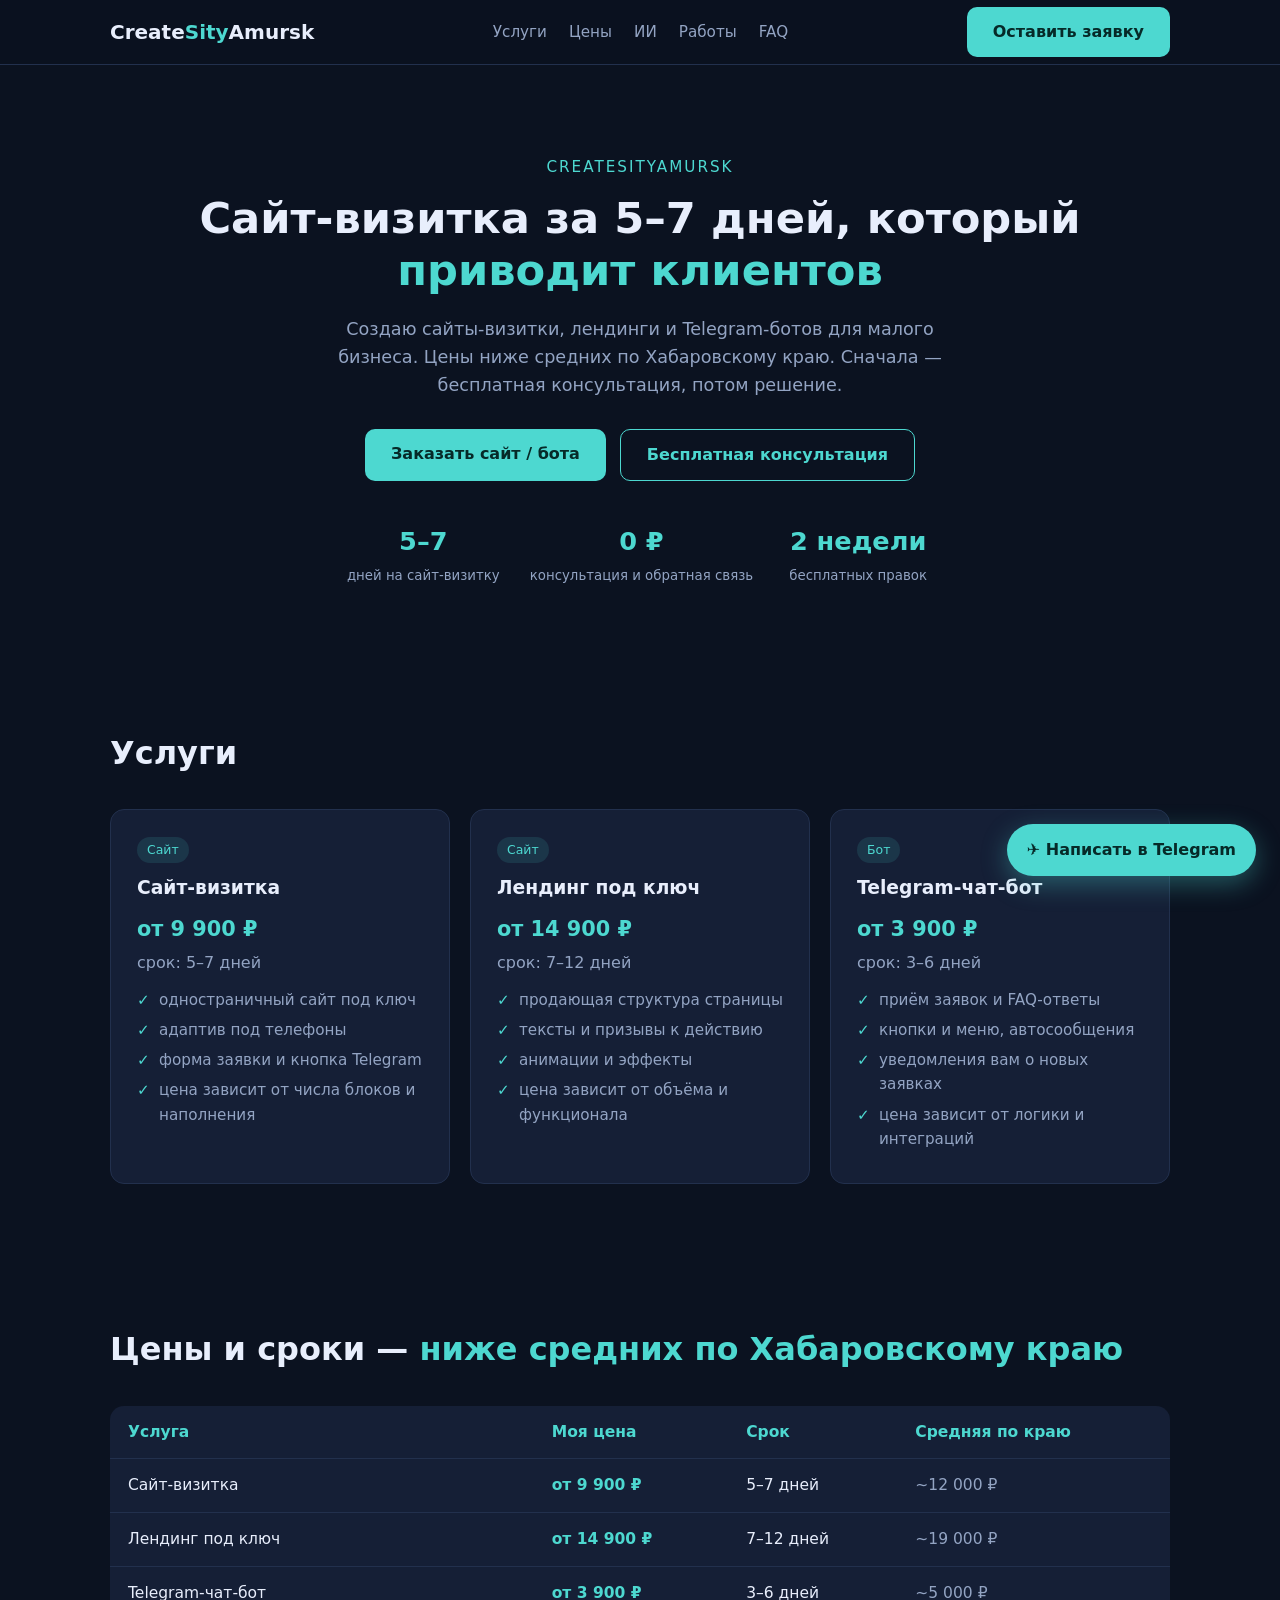
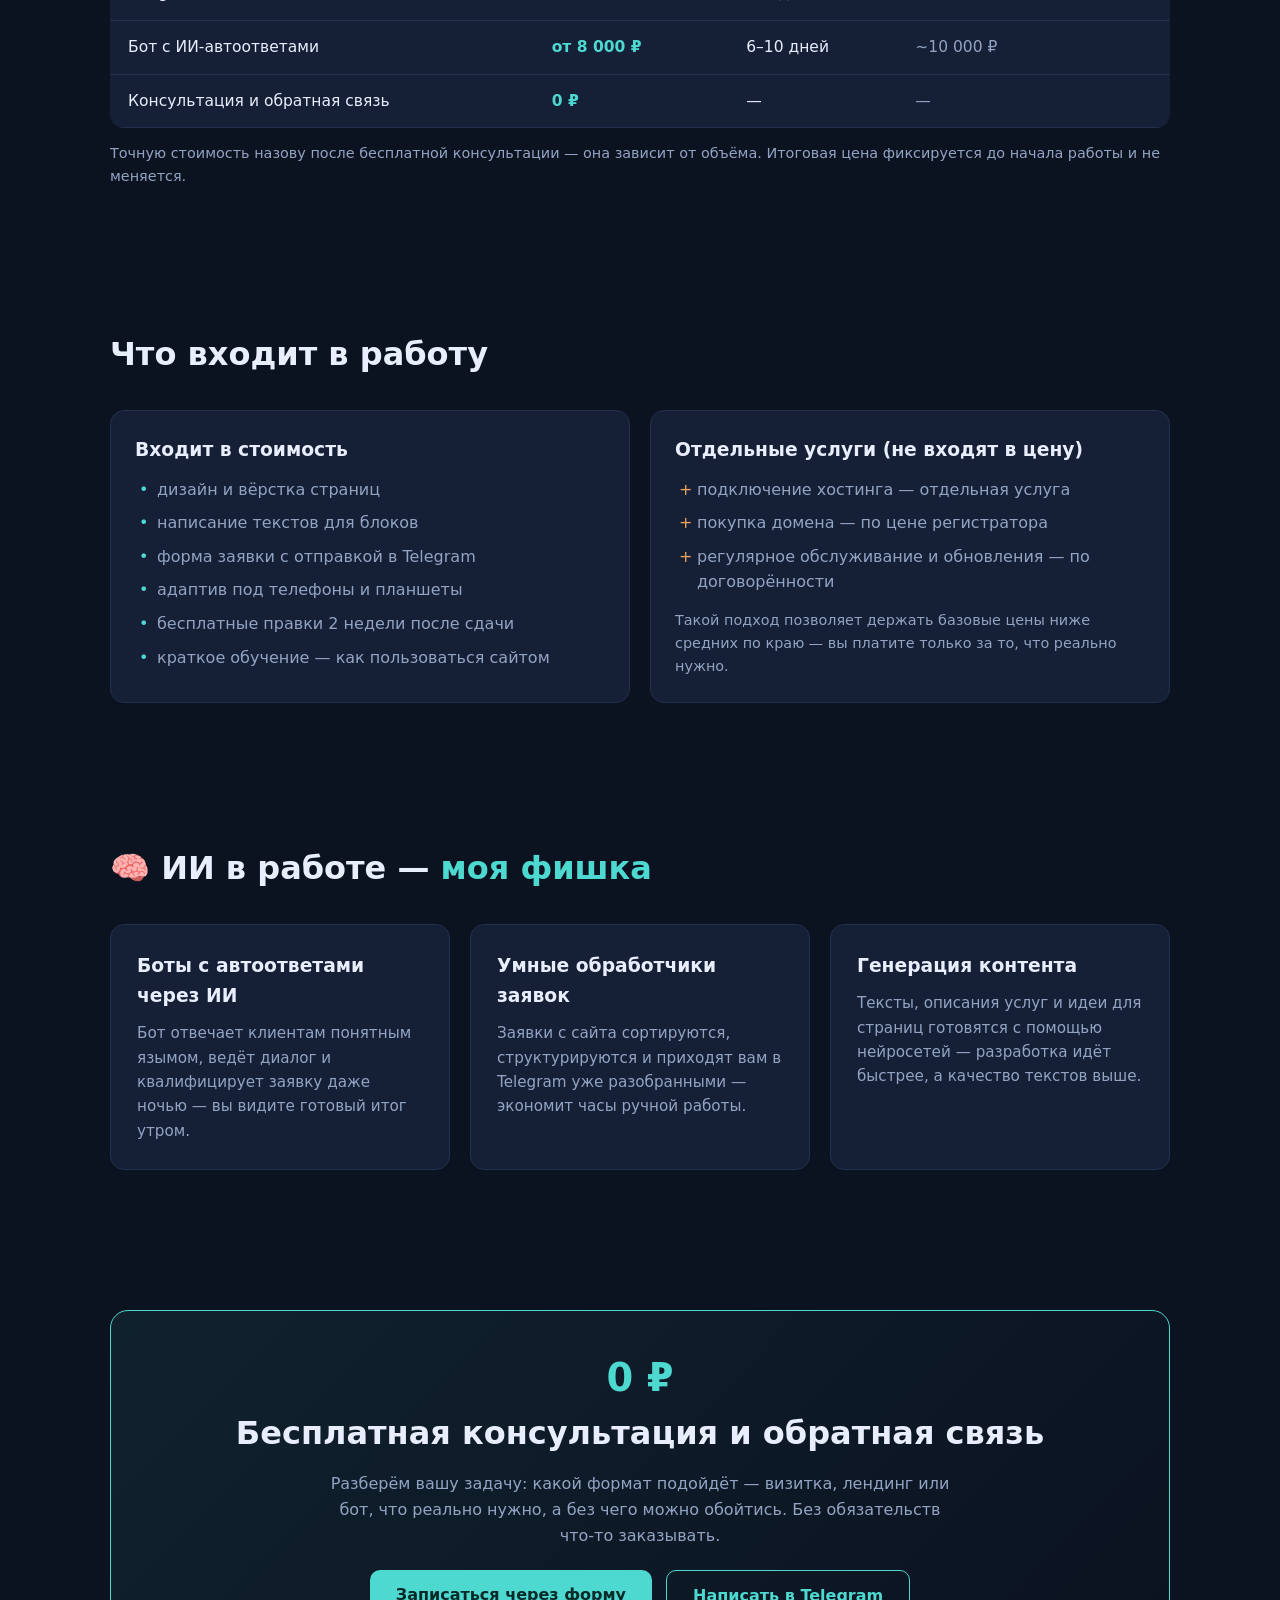
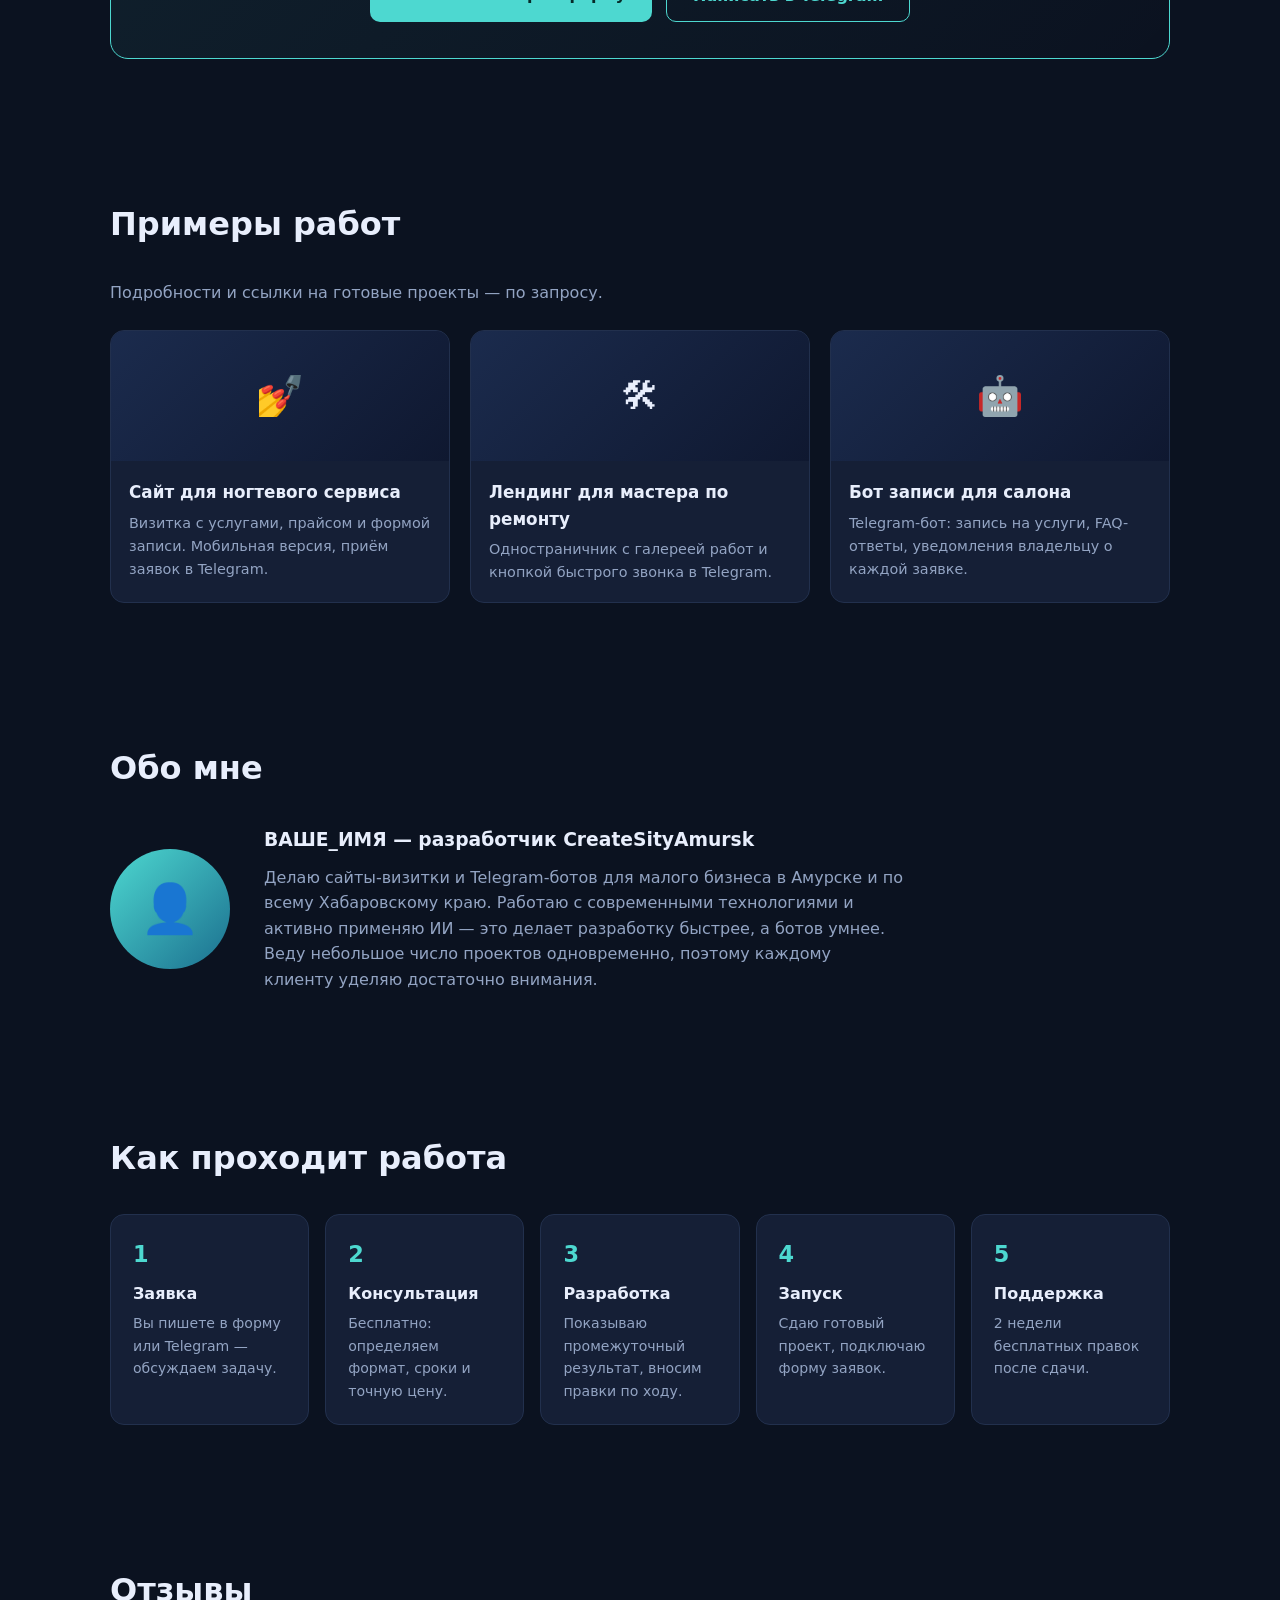
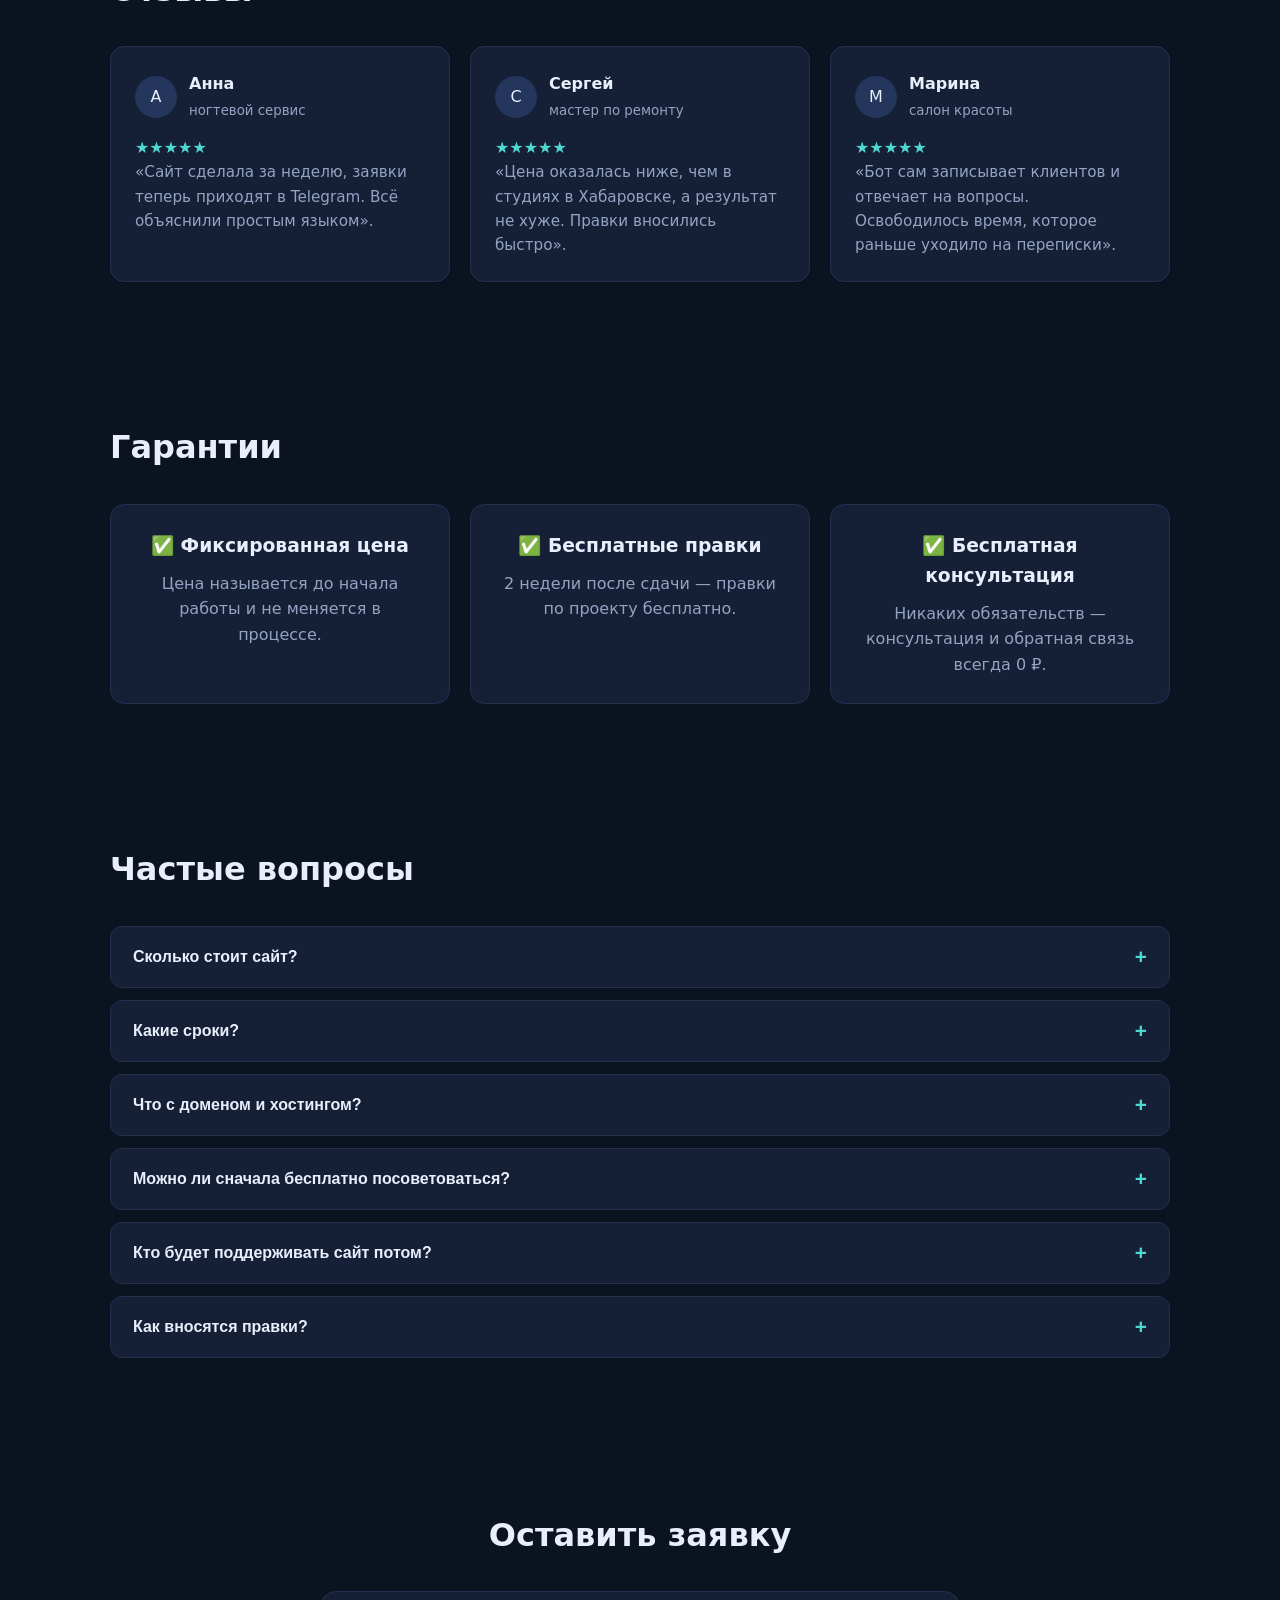
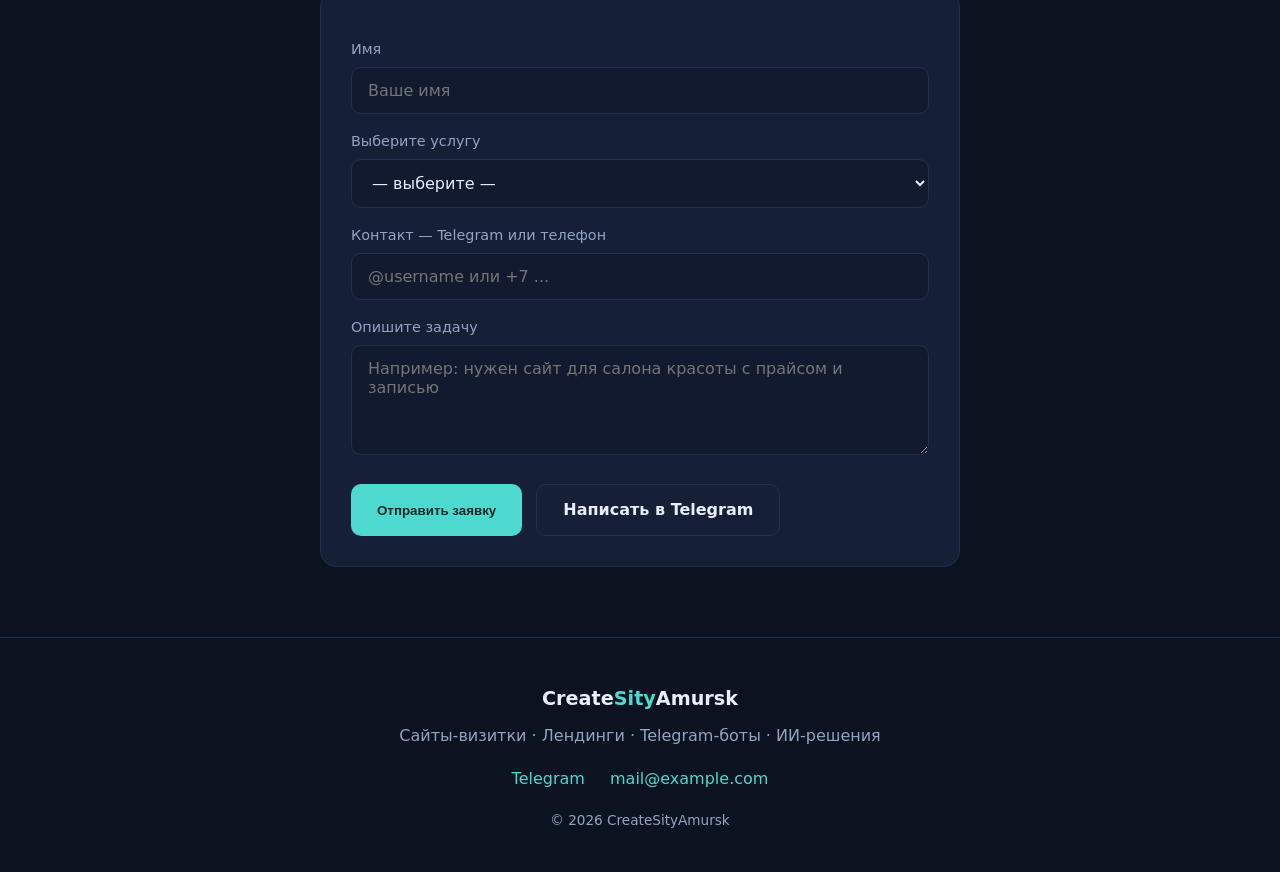
==== index.html @ b7671801 "Add files via upload" ====
<!DOCTYPE html>
<html lang="ru">
<head>
<meta charset="UTF-8">
<meta name="viewport" content="width=device-width, initial-scale=1.0">
<title>CreateSityAmursk — сайты-визитки, лендинги и Telegram-боты в Амурске</title>
<meta name="description" content="Разработка сайтов-визиток, лендингов и Telegram-ботов. ИИ-решения. Цены ниже средних по Хабаровскому краю. Бесплатная консультация.">
<style>
  :root{
    --bg:#0b1220; --bg2:#111a2e; --card:#151f36; --line:#22304d;
    --text:#e8eefc; --muted:#93a4c3; --accent:#4dd8d0; --accent2:#2bb8b0;
  }
  *{margin:0;padding:0;box-sizing:border-box}
  html{scroll-behavior:smooth}
  body{background:var(--bg);color:var(--text);font-family:'Segoe UI',system-ui,Arial,sans-serif;line-height:1.6}
  .wrap{max-width:1100px;margin:0 auto;padding:0 20px}
  section{padding:70px 0}
  h2{font-size:2rem;margin-bottom:30px}
  .accent{color:var(--accent)}
  .muted{color:var(--muted)}

  /* header */
  header{position:sticky;top:0;z-index:50;background:rgba(11,18,32,.92);backdrop-filter:blur(8px);border-bottom:1px solid var(--line)}
  .nav{display:flex;align-items:center;justify-content:space-between;height:64px}
  .logo{font-weight:800;font-size:1.25rem;text-decoration:none;color:var(--text)}
  .logo span{color:var(--accent)}
  .nav-links{display:flex;gap:22px}
  .nav-links a{color:var(--muted);text-decoration:none;font-size:.95rem}
  .nav-links a:hover{color:var(--text)}
  .btn{display:inline-block;background:var(--accent);color:#062a28;font-weight:700;padding:12px 26px;border-radius:10px;text-decoration:none;border:none;cursor:pointer;transition:transform .2s, box-shadow .2s}
  .btn:hover{transform:translateY(-2px);box-shadow:0 8px 24px rgba(77,216,208,.25)}
  .btn-outline{background:transparent;color:var(--accent);border:1.5px solid var(--accent)}
  .btn-ghost{background:transparent;color:var(--text);border:1.5px solid var(--line)}

  /* hero */
  .hero{padding:90px 0 70px;text-align:center}
  .hero .brand{font-size:.95rem;letter-spacing:2px;color:var(--accent);text-transform:uppercase;margin-bottom:14px}
  .hero h1{font-size:2.7rem;line-height:1.2;margin-bottom:18px}
  .hero p{max-width:640px;margin:0 auto 30px;color:var(--muted);font-size:1.1rem}
  .hero-btns{display:flex;gap:14px;justify-content:center;flex-wrap:wrap;margin-bottom:40px}
  .trust{display:flex;gap:30px;justify-content:center;flex-wrap:wrap}
  .trust div{min-width:150px}
  .trust b{display:block;font-size:1.6rem;color:var(--accent)}
  .trust small{color:var(--muted)}

  /* cards */
  .grid3{display:grid;grid-template-columns:repeat(auto-fit,minmax(280px,1fr));gap:20px}
  .card{background:var(--card);border:1px solid var(--line);border-radius:14px;padding:26px;transition:transform .25s, border-color .25s}
  .card:hover{transform:translateY(-4px);border-color:var(--accent)}
  .card h3{margin-bottom:10px}
  .card .price{font-size:1.3rem;font-weight:800;color:var(--accent);margin:10px 0 4px}
  .card ul{list-style:none;margin-top:12px}
  .card li{padding-left:22px;position:relative;margin-bottom:6px;color:var(--muted);font-size:.95rem}
  .card li::before{content:"✓";position:absolute;left:0;color:var(--accent)}
  .card .badge{display:inline-block;background:rgba(77,216,208,.12);color:var(--accent);font-size:.78rem;padding:3px 10px;border-radius:20px;margin-bottom:10px}

  /* table */
  table{width:100%;border-collapse:collapse;background:var(--card);border-radius:14px;overflow:hidden}
  th,td{padding:14px 18px;text-align:left;border-bottom:1px solid var(--line);font-size:.97rem}
  th{color:var(--accent);font-weight:700}
  td b{color:var(--accent)}
  .note{color:var(--muted);font-size:.9rem;margin-top:14px}

  /* two cols */
  .cols2{display:grid;grid-template-columns:1fr 1fr;gap:20px}
  @media(max-width:760px){.cols2{grid-template-columns:1fr}}
  .panel{background:var(--card);border:1px solid var(--line);border-radius:14px;padding:24px}
  .panel h3{margin-bottom:12px}
  .panel ul{list-style:none}
  .panel li{padding-left:22px;position:relative;margin-bottom:8px;color:var(--muted)}
  .panel li::before{content:"•";position:absolute;left:4px;color:var(--accent)}
  .panel.off li::before{content:"+";color:#f0a35e}

  /* ai */
  .ai-feat{display:grid;grid-template-columns:repeat(auto-fit,minmax(260px,1fr));gap:20px}
  .ai-feat .card p{color:var(--muted);font-size:.95rem}

  /* free consult */
  .free{background:linear-gradient(135deg,rgba(77,216,208,.08),rgba(77,216,208,0));border:1px solid var(--accent);border-radius:18px;padding:36px;text-align:center}
  .free .zero{font-size:2.4rem;font-weight:800;color:var(--accent)}
  .free p{max-width:620px;margin:12px auto 22px;color:var(--muted)}
  .free-btns{display:flex;gap:14px;justify-content:center;flex-wrap:wrap}

  /* works */
  .work{background:var(--card);border:1px solid var(--line);border-radius:14px;overflow:hidden}
  .work .thumb{height:130px;background:linear-gradient(135deg,#1b2b4d,#0f1830);display:flex;align-items:center;justify-content:center;font-size:2.4rem}
  .work .body{padding:18px}
  .work h3{font-size:1.05rem;margin-bottom:6px}
  .work p{color:var(--muted);font-size:.9rem}

  /* steps */
  .steps{display:grid;grid-template-columns:repeat(auto-fit,minmax(180px,1fr));gap:16px}
  .step{background:var(--card);border:1px solid var(--line);border-radius:14px;padding:22px}
  .step b{color:var(--accent);font-size:1.4rem;display:block;margin-bottom:8px}
  .step h4{font-size:1rem;margin-bottom:6px}
  .step p{color:var(--muted);font-size:.88rem}

  /* about */
  .about{display:flex;gap:34px;align-items:center;flex-wrap:wrap}
  .avatar{width:120px;height:120px;border-radius:50%;background:linear-gradient(135deg,var(--accent),#1b6f8f);display:flex;align-items:center;justify-content:center;font-size:3rem;flex-shrink:0}
  .about p{color:var(--muted);max-width:640px}

  /* reviews */
  .review{background:var(--card);border:1px solid var(--line);border-radius:14px;padding:24px}
  .review .who{display:flex;align-items:center;gap:12px;margin-bottom:12px}
  .review .ava{width:42px;height:42px;border-radius:50%;background:#24365c;display:flex;align-items:center;justify-content:center}
  .review p{color:var(--muted);font-size:.95rem}
  .review .stars{color:var(--accent)}

  /* faq */
  .faq-item{background:var(--card);border:1px solid var(--line);border-radius:12px;margin-bottom:12px;overflow:hidden}
  .faq-q{width:100%;background:none;border:none;color:var(--text);font-size:1rem;font-weight:600;padding:18px 22px;text-align:left;cursor:pointer;display:flex;justify-content:space-between;align-items:center}
  .faq-q::after{content:"+";color:var(--accent);font-size:1.3rem}
  .faq-item.open .faq-q::after{content:"−"}
  .faq-a{max-height:0;overflow:hidden;transition:max-height .3s ease;color:var(--muted);padding:0 22px}
  .faq-item.open .faq-a{padding-bottom:18px;max-height:300px}

  /* guarantee */
  .guar{display:grid;grid-template-columns:repeat(auto-fit,minmax(240px,1fr));gap:20px}
  .guar .card{text-align:center}

  /* form */
  .form-wrap{max-width:640px;margin:0 auto}
  form{background:var(--card);border:1px solid var(--line);border-radius:16px;padding:30px}
  label{display:block;color:var(--muted);font-size:.9rem;margin:16px 0 6px}
  input,select,textarea{width:100%;background:var(--bg2);border:1px solid var(--line);color:var(--text);border-radius:10px;padding:13px 16px;font-size:1rem;font-family:inherit}
  input:focus,select:focus,textarea:focus{outline:none;border-color:var(--accent)}
  textarea{min-height:110px;resize:vertical}
  .form-btns{display:flex;gap:14px;margin-top:22px;flex-wrap:wrap}
  .form-success{text-align:center;padding:30px 10px;color:var(--accent);font-size:1.05rem}

  /* footer */
  footer{border-top:1px solid var(--line);padding:46px 0 40px;text-align:center}
  footer .flogo{font-weight:800;font-size:1.2rem;margin-bottom:8px}
  footer .flogo span{color:var(--accent)}
  footer .tags{color:var(--muted);margin-bottom:18px}
  footer .flinks{margin-bottom:18px}
  footer .flinks a{color:var(--accent);text-decoration:none;margin:0 10px}
  footer .copy{color:var(--muted);font-size:.85rem}

  /* floating TG */
  .tg-float{position:fixed;bottom:24px;right:24px;z-index:60;background:var(--accent);color:#062a28;font-weight:700;padding:13px 20px;border-radius:30px;text-decoration:none;box-shadow:0 8px 26px rgba(77,216,208,.35);transition:transform .2s}
  .tg-float:hover{transform:scale(1.05)}

  /* reveal */
  .reveal{opacity:0;transform:translateY(26px);transition:opacity .6s ease, transform .6s ease}
  .reveal.on{opacity:1;transform:none}

  @media(max-width:760px){
    .nav-links{display:none}
    .hero h1{font-size:1.9rem}
    h2{font-size:1.55rem}
  }
</style>
</head>
<body>

<!-- ============================================================
  ИНСТРУКЦИЯ ПО НАСТРОЙКЕ (этот текст посетители не видят)

  1) ЗАЯВКИ В TELEGRAM — найдите ниже блок с пометкой
     >>> НАСТРОЙКА ЗАЯВОК <<< и вставьте туда:
       BOT_TOKEN — токен от @BotFather (вашего бота-приёмника)
       CHAT_ID   — ваш chat_id (узнать: @userinfobot)

  2) ССЫЛКА НА TELEGRAM — ГОТОВО: ваш ник Bloor_ujooce уже
     вписан во все ссылки (форма, футер, консультация,
     плавающая кнопка). Ничего менять не нужно.

  3) ПОЧТА — найдите mail@example.com и замените на свою.

  4) ИМЯ И ФОТО — секция «Обо мне» (найдите ВАШЕ_ИМЯ).

  5) Публикация: загрузите файл на GitHub как index.html,
     включите GitHub Pages — сайт заработает автоматически.
============================================================ -->

<header>
  <div class="wrap nav">
    <a class="logo" href="#">Create<span>Sity</span>Amursk</a>
    <nav class="nav-links">
      <a href="#services">Услуги</a>
      <a href="#prices">Цены</a>
      <a href="#ai">ИИ</a>
      <a href="#works">Работы</a>
      <a href="#faq">FAQ</a>
    </nav>
    <a class="btn" href="#order">Оставить заявку</a>
  </div>
</header>

<section class="hero">
  <div class="wrap">
    <div class="brand">CreateSityAmursk</div>
    <h1>Сайт-визитка за 5–7 дней, который <span class="accent">приводит клиентов</span></h1>
    <p>Создаю сайты-визитки, лендинги и Telegram-ботов для малого бизнеса. Цены ниже средних по Хабаровскому краю. Сначала — бесплатная консультация, потом решение.</p>
    <div class="hero-btns">
      <a class="btn" href="#order">Заказать сайт / бота</a>
      <a class="btn btn-outline" href="#free">Бесплатная консультация</a>
    </div>
    <div class="trust">
      <div><b>5–7</b><small>дней на сайт-визитку</small></div>
      <div><b>0 ₽</b><small>консультация и обратная связь</small></div>
      <div><b>2 недели</b><small>бесплатных правок</small></div>
    </div>
  </div>
</section>

<section id="services">
  <div class="wrap">
    <h2>Услуги</h2>
    <div class="grid3">
      <div class="card reveal">
        <span class="badge">Сайт</span>
        <h3>Сайт-визитка</h3>
        <div class="price">от 9 900 ₽</div>
        <div class="muted">срок: 5–7 дней</div>
        <ul>
          <li>одностраничный сайт под ключ</li>
          <li>адаптив под телефоны</li>
          <li>форма заявки и кнопка Telegram</li>
          <li>цена зависит от числа блоков и наполнения</li>
        </ul>
      </div>
      <div class="card reveal">
        <span class="badge">Сайт</span>
        <h3>Лендинг под ключ</h3>
        <div class="price">от 14 900 ₽</div>
        <div class="muted">срок: 7–12 дней</div>
        <ul>
          <li>продающая структура страницы</li>
          <li>тексты и призывы к действию</li>
          <li>анимации и эффекты</li>
          <li>цена зависит от объёма и функционала</li>
        </ul>
      </div>
      <div class="card reveal">
        <span class="badge">Бот</span>
        <h3>Telegram-чат-бот</h3>
        <div class="price">от 3 900 ₽</div>
        <div class="muted">срок: 3–6 дней</div>
        <ul>
          <li>приём заявок и FAQ-ответы</li>
          <li>кнопки и меню, автосообщения</li>
          <li>уведомления вам о новых заявках</li>
          <li>цена зависит от логики и интеграций</li>
        </ul>
      </div>
    </div>
  </div>
</section>

<section id="prices">
  <div class="wrap">
    <h2>Цены и сроки — <span class="accent">ниже средних по Хабаровскому краю</span></h2>
    <div class="reveal">
      <table>
        <tr><th>Услуга</th><th>Моя цена</th><th>Срок</th><th>Средняя по краю</th></tr>
        <tr><td>Сайт-визитка</td><td><b>от 9 900 ₽</b></td><td>5–7 дней</td><td class="muted">~12 000 ₽</td></tr>
        <tr><td>Лендинг под ключ</td><td><b>от 14 900 ₽</b></td><td>7–12 дней</td><td class="muted">~19 000 ₽</td></tr>
        <tr><td>Telegram-чат-бот</td><td><b>от 3 900 ₽</b></td><td>3–6 дней</td><td class="muted">~5 000 ₽</td></tr>
        <tr><td>Бот с ИИ-автоответами</td><td><b>от 8 000 ₽</b></td><td>6–10 дней</td><td class="muted">~10 000 ₽</td></tr>
        <tr><td>Консультация и обратная связь</td><td><b>0 ₽</b></td><td>—</td><td class="muted">—</td></tr>
      </table>
      <p class="note">Точную стоимость назову после бесплатной консультации — она зависит от объёма. Итоговая цена фиксируется до начала работы и не меняется.</p>
    </div>
  </div>
</section>

<section>
  <div class="wrap">
    <h2>Что входит в работу</h2>
    <div class="cols2">
      <div class="panel reveal">
        <h3>Входит в стоимость</h3>
        <ul>
          <li>дизайн и вёрстка страниц</li>
          <li>написание текстов для блоков</li>
          <li>форма заявки с отправкой в Telegram</li>
          <li>адаптив под телефоны и планшеты</li>
          <li>бесплатные правки 2 недели после сдачи</li>
          <li>краткое обучение — как пользоваться сайтом</li>
        </ul>
      </div>
      <div class="panel off reveal">
        <h3>Отдельные услуги (не входят в цену)</h3>
        <ul>
          <li>подключение хостинга — отдельная услуга</li>
          <li>покупка домена — по цене регистратора</li>
          <li>регулярное обслуживание и обновления — по договорённости</li>
        </ul>
        <p class="note">Такой подход позволяет держать базовые цены ниже средних по краю — вы платите только за то, что реально нужно.</p>
      </div>
    </div>
  </div>
</section>

<section id="ai">
  <div class="wrap">
    <h2>🧠 ИИ в работе — <span class="accent">моя фишка</span></h2>
    <div class="ai-feat">
      <div class="card reveal">
        <h3>Боты с автоответами через ИИ</h3>
        <p>Бот отвечает клиентам понятным язымом, ведёт диалог и квалифицирует заявку даже ночью — вы видите готовый итог утром.</p>
      </div>
      <div class="card reveal">
        <h3>Умные обработчики заявок</h3>
        <p>Заявки с сайта сортируются, структурируются и приходят вам в Telegram уже разобранными — экономит часы ручной работы.</p>
      </div>
      <div class="card reveal">
        <h3>Генерация контента</h3>
        <p>Тексты, описания услуг и идеи для страниц готовятся с помощью нейросетей — разработка идёт быстрее, а качество текстов выше.</p>
      </div>
    </div>
  </div>
</section>

<section id="free">
  <div class="wrap">
    <div class="free reveal">
      <div class="zero">0 ₽</div>
      <h2 style="margin-bottom:8px">Бесплатная консультация и обратная связь</h2>
      <p>Разберём вашу задачу: какой формат подойдёт — визитка, лендинг или бот, что реально нужно, а без чего можно обойтись. Без обязательств что-то заказывать.</p>
      <div class="free-btns">
        <a class="btn" href="#order">Записаться через форму</a>
        <a class="btn btn-outline" href="https://t.me/Bloor_ujooce" target="_blank">Написать в Telegram</a>
      </div>
    </div>
  </div>
</section>

<section id="works">
  <div class="wrap">
    <h2>Примеры работ</h2>
    <p class="muted" style="margin-bottom:24px">Подробности и ссылки на готовые проекты — по запросу.</p>
    <div class="grid3">
      <div class="work reveal">
        <div class="thumb">💅</div>
        <div class="body"><h3>Сайт для ногтевого сервиса</h3><p>Визитка с услугами, прайсом и формой записи. Мобильная версия, приём заявок в Telegram.</p></div>
      </div>
      <div class="work reveal">
        <div class="thumb">🛠</div>
        <div class="body"><h3>Лендинг для мастера по ремонту</h3><p>Одностраничник с галереей работ и кнопкой быстрого звонка в Telegram.</p></div>
      </div>
      <div class="work reveal">
        <div class="thumb">🤖</div>
        <div class="body"><h3>Бот записи для салона</h3><p>Telegram-бот: запись на услуги, FAQ-ответы, уведомления владельцу о каждой заявке.</p></div>
      </div>
    </div>
  </div>
</section>

<section>
  <div class="wrap">
    <h2>Обо мне</h2>
    <div class="about reveal">
      <div class="avatar">👤</div>
      <div>
        <h3 style="margin-bottom:10px">ВАШЕ_ИМЯ — разработчик CreateSityAmursk</h3>
        <p>Делаю сайты-визитки и Telegram-ботов для малого бизнеса в Амурске и по всему Хабаровскому краю. Работаю с современными технологиями и активно применяю ИИ — это делает разработку быстрее, а ботов умнее. Веду небольшое число проектов одновременно, поэтому каждому клиенту уделяю достаточно внимания.</p>
      </div>
    </div>
  </div>
</section>

<section>
  <div class="wrap">
    <h2>Как проходит работа</h2>
    <div class="steps">
      <div class="step reveal"><b>1</b><h4>Заявка</h4><p>Вы пишете в форму или Telegram — обсуждаем задачу.</p></div>
      <div class="step reveal"><b>2</b><h4>Консультация</h4><p>Бесплатно: определяем формат, сроки и точную цену.</p></div>
      <div class="step reveal"><b>3</b><h4>Разработка</h4><p>Показываю промежуточный результат, вносим правки по ходу.</p></div>
      <div class="step reveal"><b>4</b><h4>Запуск</h4><p>Сдаю готовый проект, подключаю форму заявок.</p></div>
      <div class="step reveal"><b>5</b><h4>Поддержка</h4><p>2 недели бесплатных правок после сдачи.</p></div>
    </div>
  </div>
</section>

<section>
  <div class="wrap">
    <h2>Отзывы</h2>
    <div class="grid3">
      <div class="review reveal">
        <div class="who"><div class="ava">А</div><div><b>Анна</b><br><small class="muted">ногтевой сервис</small></div></div>
        <div class="stars">★★★★★</div>
        <p>«Сайт сделала за неделю, заявки теперь приходят в Telegram. Всё объяснили простым языком».</p>
      </div>
      <div class="review reveal">
        <div class="who"><div class="ava">С</div><div><b>Сергей</b><br><small class="muted">мастер по ремонту</small></div></div>
        <div class="stars">★★★★★</div>
        <p>«Цена оказалась ниже, чем в студиях в Хабаровске, а результат не хуже. Правки вносились быстро».</p>
      </div>
      <div class="review reveal">
        <div class="who"><div class="ava">М</div><div><b>Марина</b><br><small class="muted">салон красоты</small></div></div>
        <div class="stars">★★★★★</div>
        <p>«Бот сам записывает клиентов и отвечает на вопросы. Освободилось время, которое раньше уходило на переписки».</p>
      </div>
    </div>
  </div>
</section>

<section>
  <div class="wrap">
    <h2>Гарантии</h2>
    <div class="guar">
      <div class="card reveal"><h3>✅ Фиксированная цена</h3><p class="muted">Цена называется до начала работы и не меняется в процессе.</p></div>
      <div class="card reveal"><h3>✅ Бесплатные правки</h3><p class="muted">2 недели после сдачи — правки по проекту бесплатно.</p></div>
      <div class="card reveal"><h3>✅ Бесплатная консультация</h3><p class="muted">Никаких обязательств — консультация и обратная связь всегда 0 ₽.</p></div>
    </div>
  </div>
</section>

<section id="faq">
  <div class="wrap">
    <h2>Частые вопросы</h2>
    <div class="faq-item reveal"><button class="faq-q">Сколько стоит сайт?</button><div class="faq-a"><p>Сайт-визитка — от 9 900 ₽, лендинг — от 14 900 ₽, бот — от 3 900 ₽. Точная цена зависит от объёма и называется после консультации. Итог фиксируется до старта и не меняется.</p></div></div>
    <div class="faq-item reveal"><button class="faq-q">Какие сроки?</button><div class="faq-a"><p>Сайт-визитка — 5–7 дней, лендинг — 7–12 дней, бот — 3–6 дней. Точные сроки фиксируем в начале работы.</p></div></div>
    <div class="faq-item reveal"><button class="faq-q">Что с доменом и хостингом?</button><div class="faq-a"><p>Подключение хостинга — отдельная услуга, домен приобретается по цене регистратора. Это позволяет держать базовые цены ниже средних по краю — вы платите только за то, что нужно.</p></div></div>
    <div class="faq-item reveal"><button class="faq-q">Можно ли сначала бесплатно посоветоваться?</button><div class="faq-a"><p>Да. Консультация и обратная связь — всегда бесплатные (0 ₽) и без обязательств что-то заказывать. Напишите в форму или Telegram.</p></div></div>
    <div class="faq-item reveal"><button class="faq-q">Кто будет поддерживать сайт потом?</button><div class="faq-a"><p>Я веду небольшое число проектов одновременно, поэтому качественно поддерживаю каждого клиента. Обслуживание — по договорённости, отдельным соглашением.</p></div></div>
    <div class="faq-item reveal"><button class="faq-q">Как вносятся правки?</button><div class="faq-a"><p>2 недели после сдачи — бесплатно и без ограничений по количеству. Дальше — по договорённости.</p></div></div>
  </div>
</section>

<section id="order">
  <div class="wrap">
    <h2 style="text-align:center">Оставить заявку</h2>
    <div class="form-wrap">
      <form id="leadForm">
        <label for="name">Имя</label>
        <input type="text" id="name" name="name" placeholder="Ваше имя" required>
        <label for="service">Выберите услугу</label>
        <select id="service" name="service" required>
          <option value="">— выберите —</option>
          <option>🌐 Сайт-визитка</option>
          <option>🚀 Лендинг под ключ</option>
          <option>🤖 Telegram-чат-бот</option>
          <option>🧠 Бот с ИИ-автоответами</option>
          <option>💬 Бесплатная консультация</option>
          <option>❔ Другое / пока не знаю</option>
        </select>
        <label for="contact">Контакт — Telegram или телефон</label>
        <input type="text" id="contact" name="contact" placeholder="@username или +7 ..." required>
        <label for="message">Опишите задачу</label>
        <textarea id="message" name="message" placeholder="Например: нужен сайт для салона красоты с прайсом и записью"></textarea>
        <div class="form-btns">
          <button type="submit" class="btn">Отправить заявку</button>
          <a class="btn btn-ghost" href="https://t.me/Bloor_ujooce" target="_blank">Написать в Telegram</a>
        </div>
      </form>
    </div>
  </div>
</section>

<footer>
  <div class="wrap">
    <div class="flogo">Create<span>Sity</span>Amursk</div>
    <div class="tags">Сайты-визитки · Лендинги · Telegram-боты · ИИ-решения</div>
    <div class="flinks">
      <a href="https://t.me/Bloor_ujooce" target="_blank">Telegram</a>
      <a href="mailto:mail@example.com">mail@example.com</a>
    </div>
    <div class="copy">© 2026 CreateSityAmursk</div>
  </div>
</footer>

<a class="tg-float" href="https://t.me/Bloor_ujooce" target="_blank">✈️ Написать в Telegram</a>

<script>
/* ============================================================
   >>> НАСТРОЙКА ЗАЯВОК <<<

   1. BOT_TOKEN: создайте бота через @BotFather (/newbot),
      скопируйте токен вида 123456789:AA... и вставьте ниже.

   2. CHAT_ID: напишите своему новому боту любое сообщение,
      затем узнайте свой ID через @userinfobot и вставьте ниже.

   3. Откройте сайт, отправьте тестовую заявку — она придёт
      вам в Telegram от бота-приёмника.
============================================================ */
const BOT_TOKEN = "9072290804:AAHaHcsl7CM1Yi4NHt_j0_JkLChgW71d9_I";
const CHAT_ID   = "7760185057";

document.getElementById("leadForm").addEventListener("submit", async function(e){
  e.preventDefault();
  const f = e.target;
  const text =
    "🔔 Новая заявка с сайта CreateSityAmursk\n\n" +
    "Услуга: " + f.service.value + "\n" +
    "Имя: " + f.name.value + "\n" +
    "Контакт: " + f.contact.value + "\n" +
    "Задача: " + f.message.value;

  const btn = f.querySelector("button[type=submit]");
  btn.disabled = true; btn.textContent = "Отправляю…";

  try{
    const res = await fetch("https://api.telegram.org/bot" + BOT_TOKEN + "/sendMessage", {
      method: "POST",
      headers: {"Content-Type": "application/json"},
      body: JSON.stringify({chat_id: CHAT_ID, text: text})
    });
    if(!res.ok) throw new Error("send failed");
    f.innerHTML = '<p class="form-success">✅ Заявка отправлена! Отвечу в ближайшее время.</p>';
  }catch(err){
    btn.disabled = false; btn.textContent = "Отправить заявку";
    alert("Не удалось отправить заявку. Напишите мне напрямую в Telegram.");
  }
});

/* FAQ аккордеон */
document.querySelectorAll(".faq-q").forEach(function(q){
  q.addEventListener("click", function(){
    q.parentElement.classList.toggle("open");
  });
});

/* анимация при прокрутке */
const io = new IntersectionObserver(function(entries){
  entries.forEach(function(en){
    if(en.isIntersecting){ en.target.classList.add("on"); io.unobserve(en.target); }
  });
},{threshold:.12});
document.querySelectorAll(".reveal").forEach(function(el){ io.observe(el); });
</script>
</body>
</html>
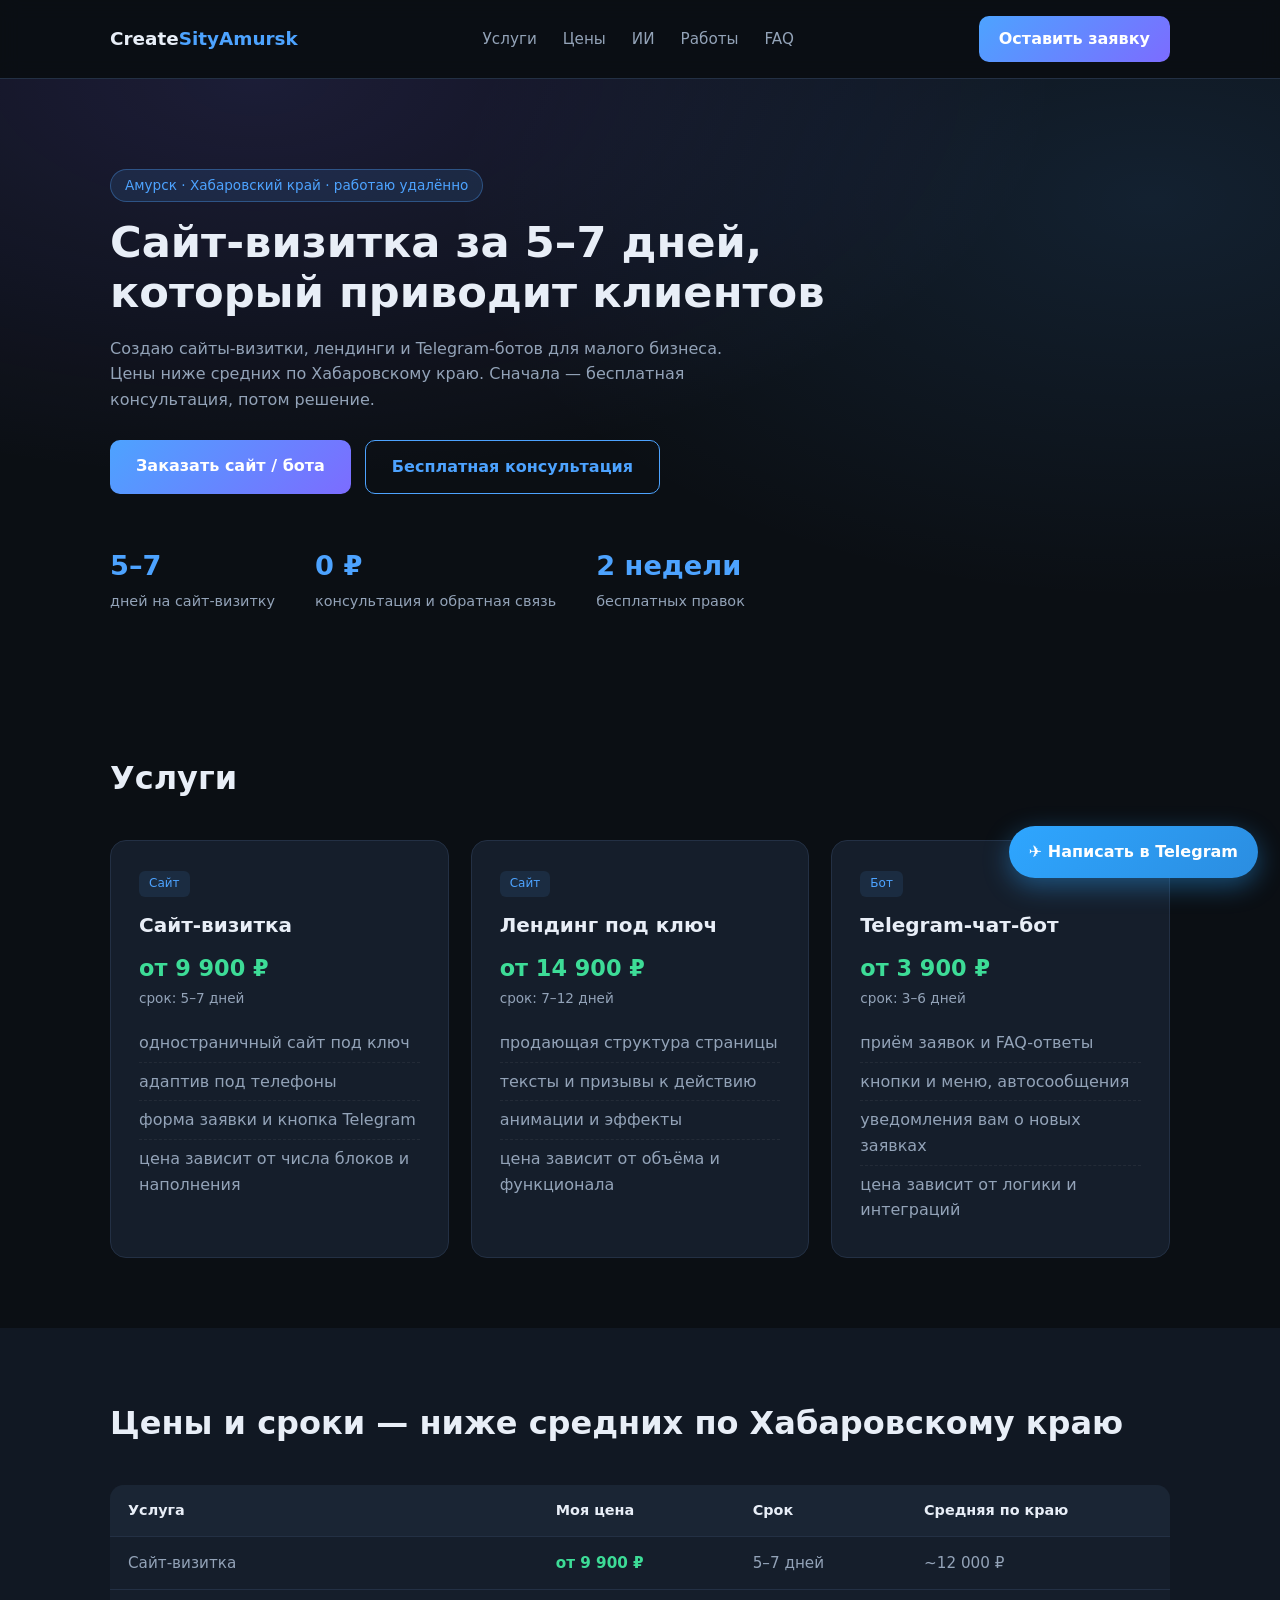
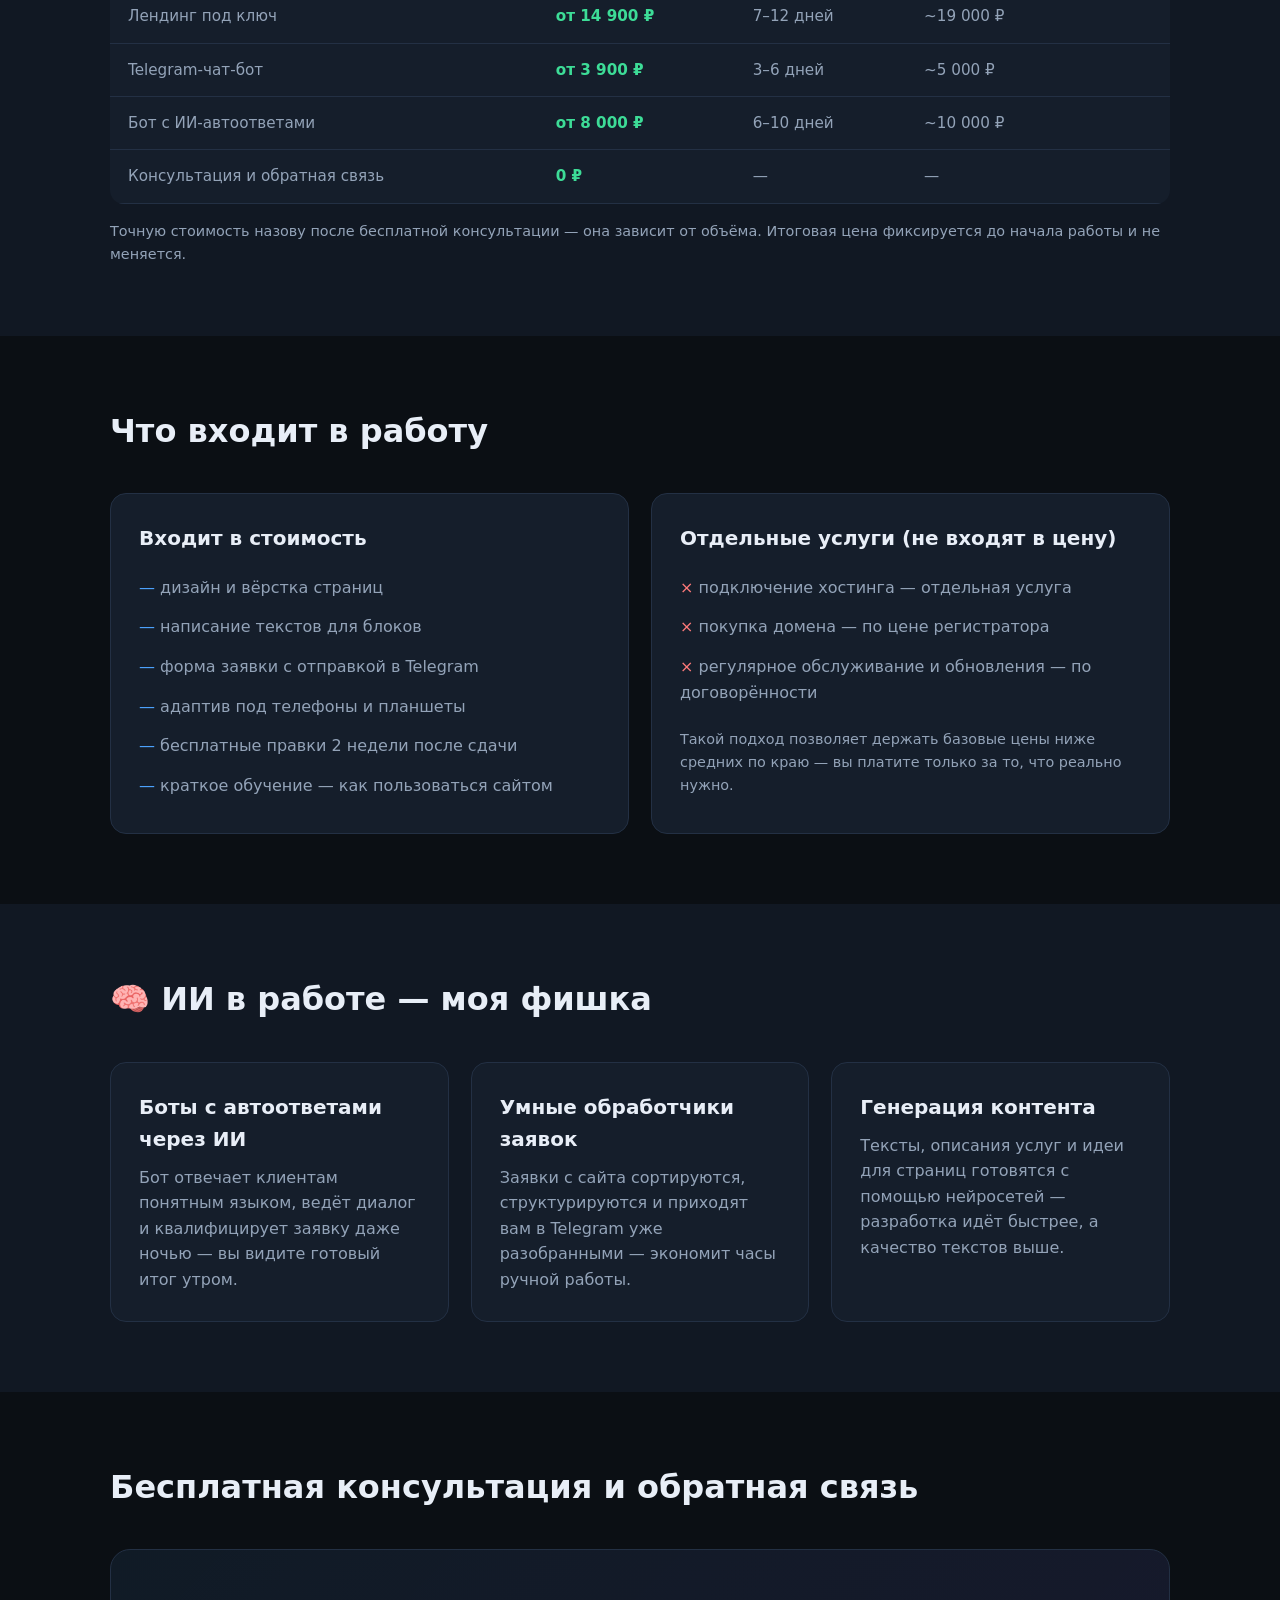
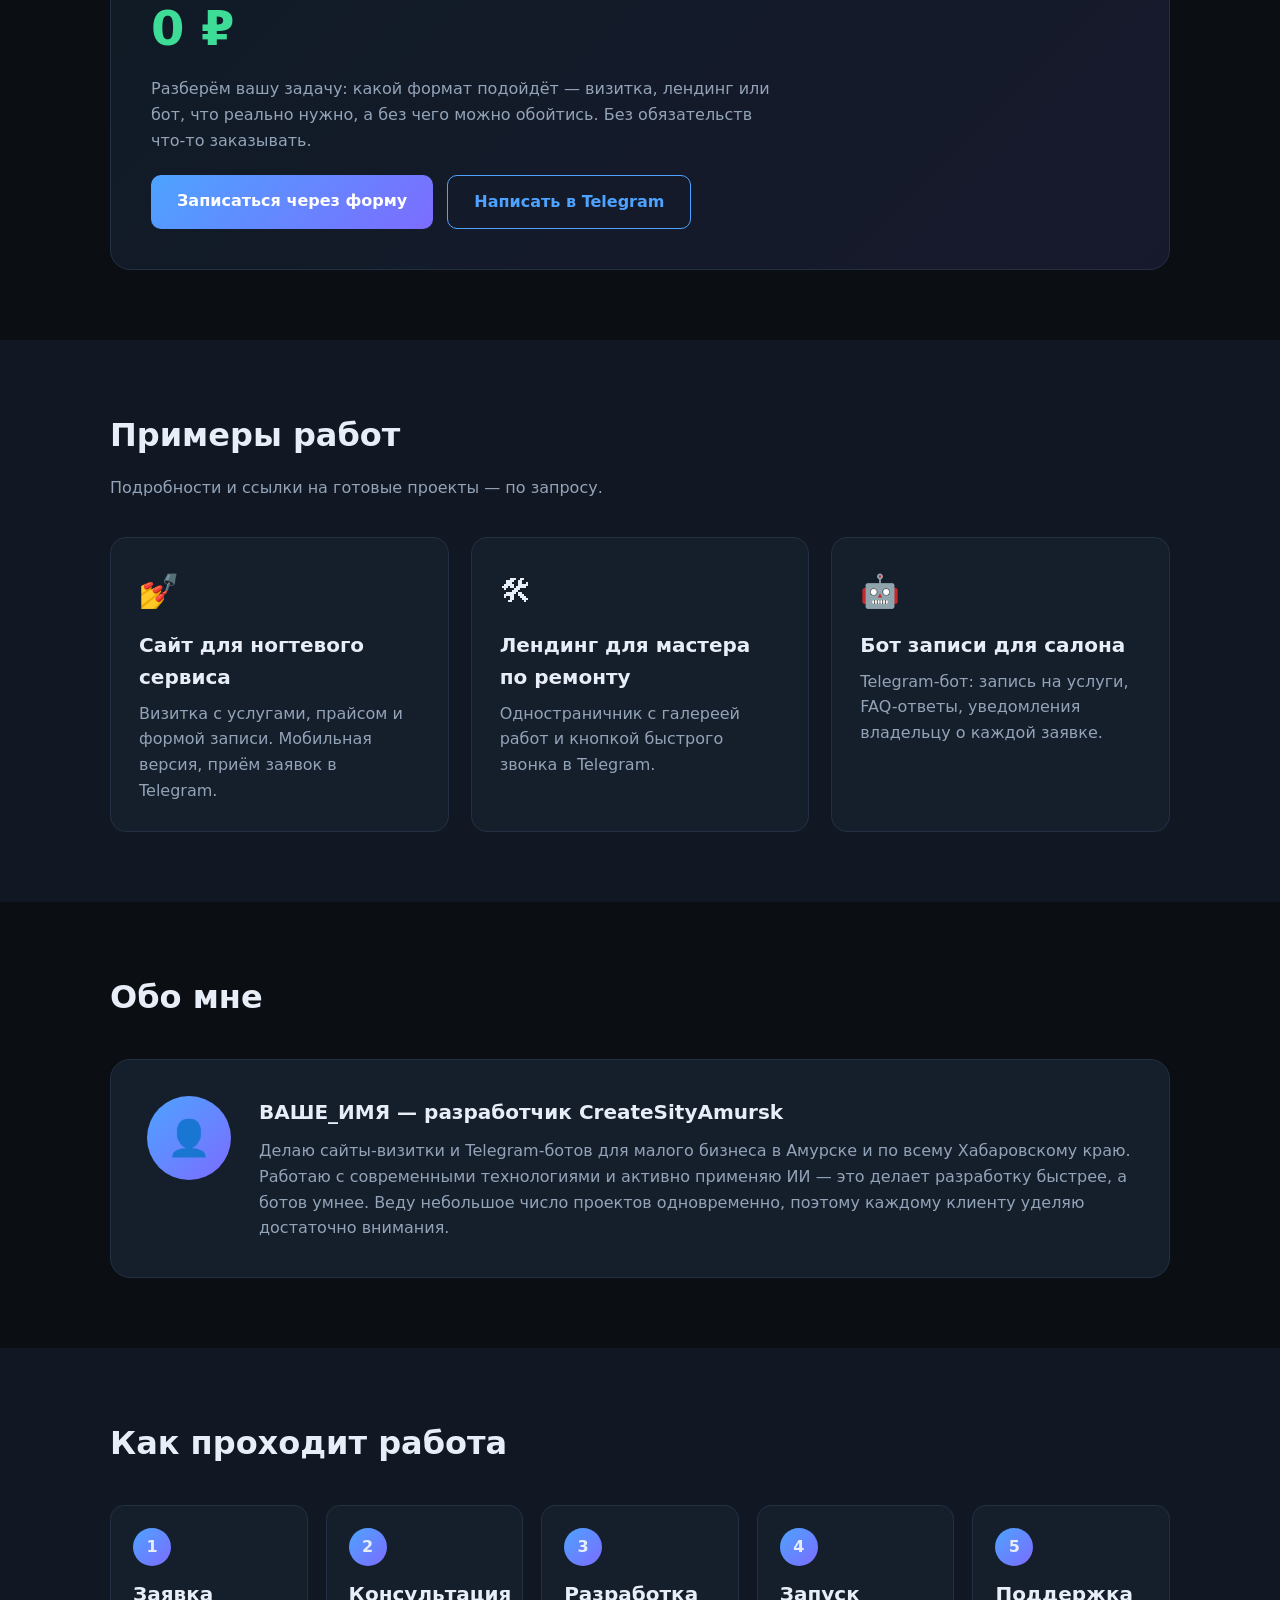
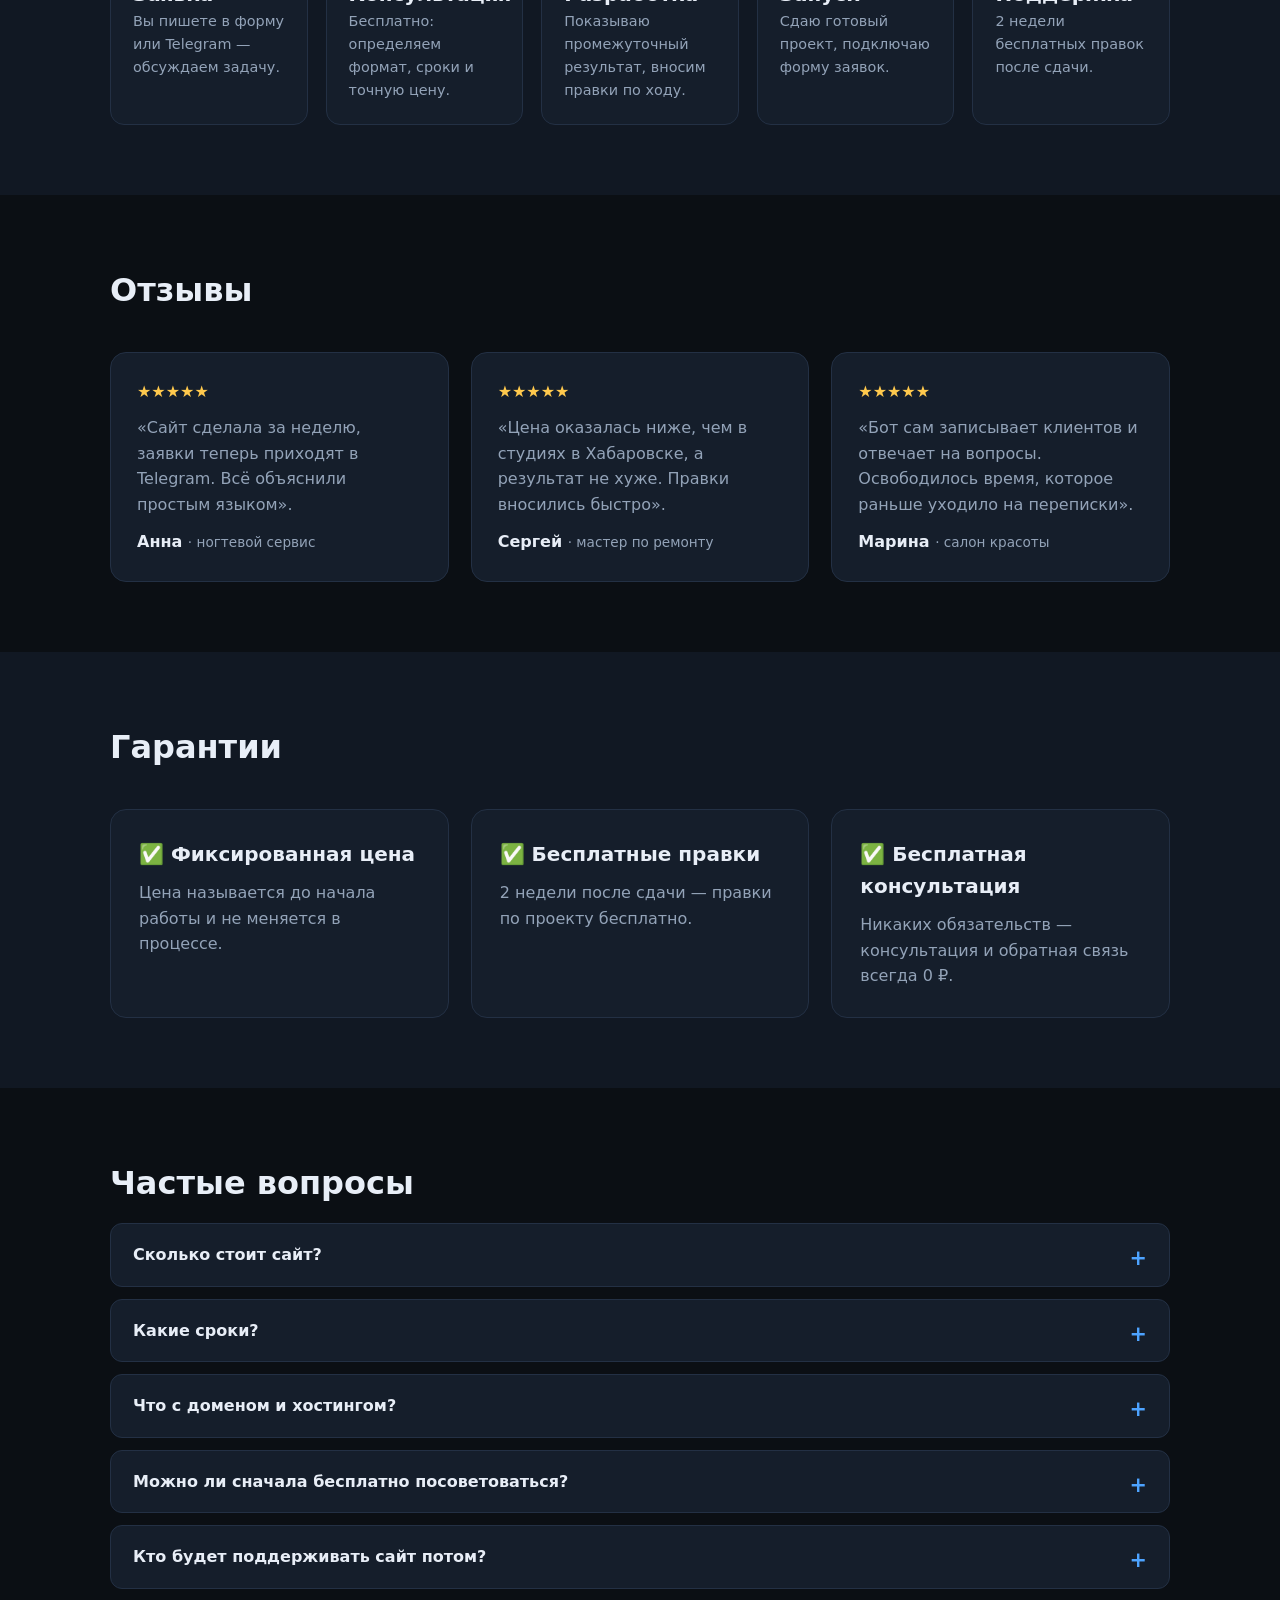
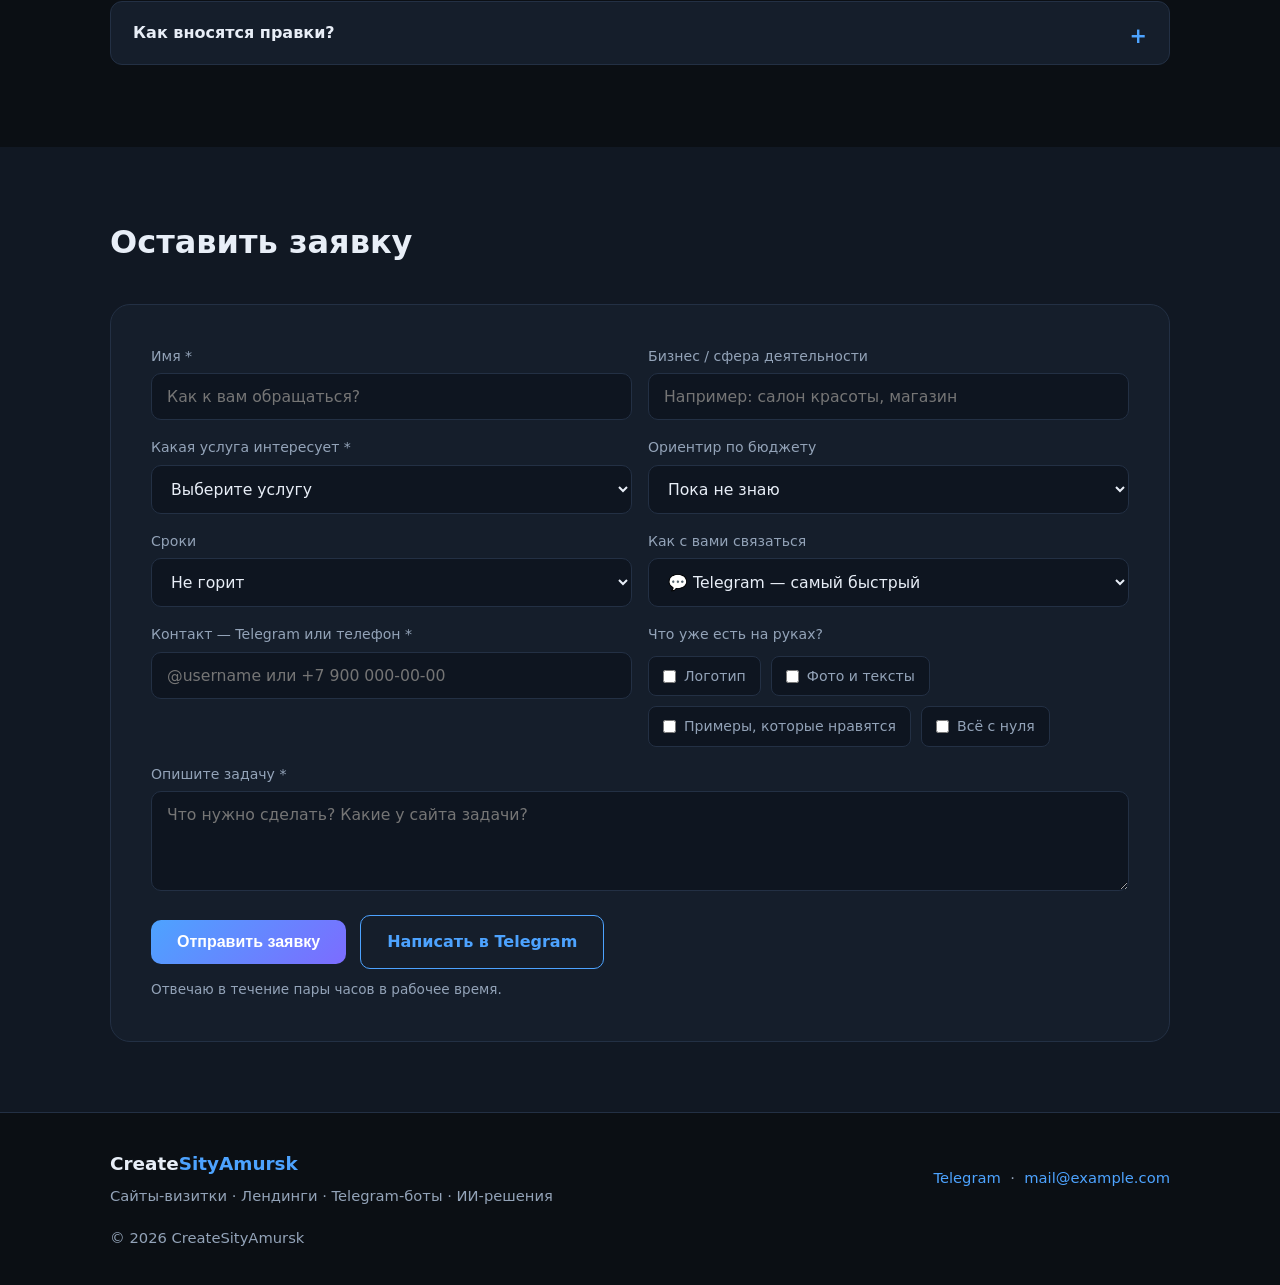
==== commit 2b10ddf5: "Add files via upload" ====
--- a/index.html
+++ b/index.html
@@ -4,217 +4,211 @@
 <meta charset="UTF-8">
 <meta name="viewport" content="width=device-width, initial-scale=1.0">
 <title>CreateSityAmursk — сайты-визитки, лендинги и Telegram-боты в Амурске</title>
-<meta name="description" content="Разработка сайтов-визиток, лендингов и Telegram-ботов. ИИ-решения. Цены ниже средних по Хабаровскому краю. Бесплатная консультация.">
+
+<!-- ================= SEO-БЛОК ================= -->
+<meta name="description" content="Создаю сайты-визитки, лендинги и Telegram-ботов для малого бизнеса в Амурске и Хабаровском крае. Сайт от 9 900 ₽ за 5–7 дней. Бесплатная консультация.">
+<meta name="keywords" content="создание сайтов Амурск, сайт-визитка Амурск, лендинг Хабаровский край, telegram бот Амурск, заказать сайт недорого Хабаровск">
+<meta name="geo.region" content="RU-KHA">
+<meta name="geo.placename" content="Амурск, Хабаровский край">
+<meta property="og:title" content="CreateSityAmursk — сайты и боты для малого бизнеса в Амурске">
+<meta property="og:description" content="Сайт-визитка от 9 900 ₽ за 5–7 дней. Лендинги, Telegram-боты. Бесплатная консультация — 0 ₽.">
+<meta property="og:type" content="website">
+<meta property="og:locale" content="ru_RU">
+<script type="application/ld+json">
+{
+  "@context": "https://schema.org",
+  "@type": "ProfessionalService",
+  "name": "CreateSityAmursk",
+  "description": "Разработка сайтов-визиток, лендингов и Telegram-ботов для малого бизнеса",
+  "areaServed": "Хабаровский край",
+  "address": {
+    "@type": "PostalAddress",
+    "addressLocality": "Амурск",
+    "addressRegion": "Хабаровский край",
+    "addressCountry": "RU"
+  },
+  "priceRange": "от 3 900 ₽"
+}
+</script>
+<!-- =============== КОНЕЦ SEO-БЛОКА ============ -->
+
 <style>
-  :root{
-    --bg:#0b1220; --bg2:#111a2e; --card:#151f36; --line:#22304d;
-    --text:#e8eefc; --muted:#93a4c3; --accent:#4dd8d0; --accent2:#2bb8b0;
-  }
-  *{margin:0;padding:0;box-sizing:border-box}
-  html{scroll-behavior:smooth}
-  body{background:var(--bg);color:var(--text);font-family:'Segoe UI',system-ui,Arial,sans-serif;line-height:1.6}
-  .wrap{max-width:1100px;margin:0 auto;padding:0 20px}
-  section{padding:70px 0}
-  h2{font-size:2rem;margin-bottom:30px}
-  .accent{color:var(--accent)}
-  .muted{color:var(--muted)}
-
-  /* header */
-  header{position:sticky;top:0;z-index:50;background:rgba(11,18,32,.92);backdrop-filter:blur(8px);border-bottom:1px solid var(--line)}
-  .nav{display:flex;align-items:center;justify-content:space-between;height:64px}
-  .logo{font-weight:800;font-size:1.25rem;text-decoration:none;color:var(--text)}
-  .logo span{color:var(--accent)}
-  .nav-links{display:flex;gap:22px}
-  .nav-links a{color:var(--muted);text-decoration:none;font-size:.95rem}
-  .nav-links a:hover{color:var(--text)}
-  .btn{display:inline-block;background:var(--accent);color:#062a28;font-weight:700;padding:12px 26px;border-radius:10px;text-decoration:none;border:none;cursor:pointer;transition:transform .2s, box-shadow .2s}
-  .btn:hover{transform:translateY(-2px);box-shadow:0 8px 24px rgba(77,216,208,.25)}
-  .btn-outline{background:transparent;color:var(--accent);border:1.5px solid var(--accent)}
-  .btn-ghost{background:transparent;color:var(--text);border:1.5px solid var(--line)}
-
-  /* hero */
-  .hero{padding:90px 0 70px;text-align:center}
-  .hero .brand{font-size:.95rem;letter-spacing:2px;color:var(--accent);text-transform:uppercase;margin-bottom:14px}
-  .hero h1{font-size:2.7rem;line-height:1.2;margin-bottom:18px}
-  .hero p{max-width:640px;margin:0 auto 30px;color:var(--muted);font-size:1.1rem}
-  .hero-btns{display:flex;gap:14px;justify-content:center;flex-wrap:wrap;margin-bottom:40px}
-  .trust{display:flex;gap:30px;justify-content:center;flex-wrap:wrap}
-  .trust div{min-width:150px}
-  .trust b{display:block;font-size:1.6rem;color:var(--accent)}
-  .trust small{color:var(--muted)}
-
-  /* cards */
-  .grid3{display:grid;grid-template-columns:repeat(auto-fit,minmax(280px,1fr));gap:20px}
-  .card{background:var(--card);border:1px solid var(--line);border-radius:14px;padding:26px;transition:transform .25s, border-color .25s}
-  .card:hover{transform:translateY(-4px);border-color:var(--accent)}
-  .card h3{margin-bottom:10px}
-  .card .price{font-size:1.3rem;font-weight:800;color:var(--accent);margin:10px 0 4px}
-  .card ul{list-style:none;margin-top:12px}
-  .card li{padding-left:22px;position:relative;margin-bottom:6px;color:var(--muted);font-size:.95rem}
-  .card li::before{content:"✓";position:absolute;left:0;color:var(--accent)}
-  .card .badge{display:inline-block;background:rgba(77,216,208,.12);color:var(--accent);font-size:.78rem;padding:3px 10px;border-radius:20px;margin-bottom:10px}
-
-  /* table */
-  table{width:100%;border-collapse:collapse;background:var(--card);border-radius:14px;overflow:hidden}
-  th,td{padding:14px 18px;text-align:left;border-bottom:1px solid var(--line);font-size:.97rem}
-  th{color:var(--accent);font-weight:700}
-  td b{color:var(--accent)}
-  .note{color:var(--muted);font-size:.9rem;margin-top:14px}
-
-  /* two cols */
-  .cols2{display:grid;grid-template-columns:1fr 1fr;gap:20px}
-  @media(max-width:760px){.cols2{grid-template-columns:1fr}}
-  .panel{background:var(--card);border:1px solid var(--line);border-radius:14px;padding:24px}
-  .panel h3{margin-bottom:12px}
-  .panel ul{list-style:none}
-  .panel li{padding-left:22px;position:relative;margin-bottom:8px;color:var(--muted)}
-  .panel li::before{content:"•";position:absolute;left:4px;color:var(--accent)}
-  .panel.off li::before{content:"+";color:#f0a35e}
-
-  /* ai */
-  .ai-feat{display:grid;grid-template-columns:repeat(auto-fit,minmax(260px,1fr));gap:20px}
-  .ai-feat .card p{color:var(--muted);font-size:.95rem}
-
-  /* free consult */
-  .free{background:linear-gradient(135deg,rgba(77,216,208,.08),rgba(77,216,208,0));border:1px solid var(--accent);border-radius:18px;padding:36px;text-align:center}
-  .free .zero{font-size:2.4rem;font-weight:800;color:var(--accent)}
-  .free p{max-width:620px;margin:12px auto 22px;color:var(--muted)}
-  .free-btns{display:flex;gap:14px;justify-content:center;flex-wrap:wrap}
-
-  /* works */
-  .work{background:var(--card);border:1px solid var(--line);border-radius:14px;overflow:hidden}
-  .work .thumb{height:130px;background:linear-gradient(135deg,#1b2b4d,#0f1830);display:flex;align-items:center;justify-content:center;font-size:2.4rem}
-  .work .body{padding:18px}
-  .work h3{font-size:1.05rem;margin-bottom:6px}
-  .work p{color:var(--muted);font-size:.9rem}
-
-  /* steps */
-  .steps{display:grid;grid-template-columns:repeat(auto-fit,minmax(180px,1fr));gap:16px}
-  .step{background:var(--card);border:1px solid var(--line);border-radius:14px;padding:22px}
-  .step b{color:var(--accent);font-size:1.4rem;display:block;margin-bottom:8px}
-  .step h4{font-size:1rem;margin-bottom:6px}
-  .step p{color:var(--muted);font-size:.88rem}
-
-  /* about */
-  .about{display:flex;gap:34px;align-items:center;flex-wrap:wrap}
-  .avatar{width:120px;height:120px;border-radius:50%;background:linear-gradient(135deg,var(--accent),#1b6f8f);display:flex;align-items:center;justify-content:center;font-size:3rem;flex-shrink:0}
-  .about p{color:var(--muted);max-width:640px}
-
-  /* reviews */
-  .review{background:var(--card);border:1px solid var(--line);border-radius:14px;padding:24px}
-  .review .who{display:flex;align-items:center;gap:12px;margin-bottom:12px}
-  .review .ava{width:42px;height:42px;border-radius:50%;background:#24365c;display:flex;align-items:center;justify-content:center}
-  .review p{color:var(--muted);font-size:.95rem}
-  .review .stars{color:var(--accent)}
-
-  /* faq */
-  .faq-item{background:var(--card);border:1px solid var(--line);border-radius:12px;margin-bottom:12px;overflow:hidden}
-  .faq-q{width:100%;background:none;border:none;color:var(--text);font-size:1rem;font-weight:600;padding:18px 22px;text-align:left;cursor:pointer;display:flex;justify-content:space-between;align-items:center}
-  .faq-q::after{content:"+";color:var(--accent);font-size:1.3rem}
-  .faq-item.open .faq-q::after{content:"−"}
-  .faq-a{max-height:0;overflow:hidden;transition:max-height .3s ease;color:var(--muted);padding:0 22px}
-  .faq-item.open .faq-a{padding-bottom:18px;max-height:300px}
-
-  /* guarantee */
-  .guar{display:grid;grid-template-columns:repeat(auto-fit,minmax(240px,1fr));gap:20px}
-  .guar .card{text-align:center}
-
-  /* form */
-  .form-wrap{max-width:640px;margin:0 auto}
-  form{background:var(--card);border:1px solid var(--line);border-radius:16px;padding:30px}
-  label{display:block;color:var(--muted);font-size:.9rem;margin:16px 0 6px}
-  input,select,textarea{width:100%;background:var(--bg2);border:1px solid var(--line);color:var(--text);border-radius:10px;padding:13px 16px;font-size:1rem;font-family:inherit}
-  input:focus,select:focus,textarea:focus{outline:none;border-color:var(--accent)}
-  textarea{min-height:110px;resize:vertical}
-  .form-btns{display:flex;gap:14px;margin-top:22px;flex-wrap:wrap}
-  .form-success{text-align:center;padding:30px 10px;color:var(--accent);font-size:1.05rem}
-
-  /* footer */
-  footer{border-top:1px solid var(--line);padding:46px 0 40px;text-align:center}
-  footer .flogo{font-weight:800;font-size:1.2rem;margin-bottom:8px}
-  footer .flogo span{color:var(--accent)}
-  footer .tags{color:var(--muted);margin-bottom:18px}
-  footer .flinks{margin-bottom:18px}
-  footer .flinks a{color:var(--accent);text-decoration:none;margin:0 10px}
-  footer .copy{color:var(--muted);font-size:.85rem}
-
-  /* floating TG */
-  .tg-float{position:fixed;bottom:24px;right:24px;z-index:60;background:var(--accent);color:#062a28;font-weight:700;padding:13px 20px;border-radius:30px;text-decoration:none;box-shadow:0 8px 26px rgba(77,216,208,.35);transition:transform .2s}
-  .tg-float:hover{transform:scale(1.05)}
-
-  /* reveal */
-  .reveal{opacity:0;transform:translateY(26px);transition:opacity .6s ease, transform .6s ease}
-  .reveal.on{opacity:1;transform:none}
-
-  @media(max-width:760px){
-    .nav-links{display:none}
-    .hero h1{font-size:1.9rem}
-    h2{font-size:1.55rem}
-  }
+:root{
+  --bg:#0b0f14; --bg2:#111823; --card:#151e2b; --border:#233044;
+  --text:#e8eef7; --muted:#93a3b8; --accent:#4da3ff; --accent2:#7c6cff; --green:#3ddc97;
+}
+*{margin:0;padding:0;box-sizing:border-box}
+html{scroll-behavior:smooth}
+body{background:var(--bg);color:var(--text);font-family:'Segoe UI',system-ui,Arial,sans-serif;line-height:1.6}
+a{color:var(--accent);text-decoration:none}
+img{max-width:100%}
+.container{max-width:1100px;margin:0 auto;padding:0 20px}
+section{padding:70px 0}
+h2{font-size:2rem;margin-bottom:14px}
+h3{font-size:1.25rem}
+.lead{color:var(--muted);max-width:640px}
+.badge{display:inline-block;background:rgba(77,163,255,.12);color:var(--accent);border:1px solid rgba(77,163,255,.35);padding:5px 14px;border-radius:999px;font-size:.85rem;margin-bottom:16px}
+
+header{position:sticky;top:0;z-index:50;background:rgba(11,15,20,.85);backdrop-filter:blur(10px);border-bottom:1px solid var(--border)}
+.nav{display:flex;align-items:center;justify-content:space-between;padding:16px 20px;max-width:1100px;margin:0 auto}
+.logo{font-weight:700;font-size:1.15rem;color:var(--text)}
+.logo span{color:var(--accent)}
+nav ul{display:flex;gap:26px;list-style:none}
+nav a{color:var(--muted);font-size:.95rem}
+nav a:hover{color:var(--text)}
+.btn{display:inline-block;padding:13px 26px;border-radius:10px;font-weight:600;border:none;cursor:pointer;font-size:1rem;transition:.2s}
+.btn-primary{background:linear-gradient(135deg,var(--accent),var(--accent2));color:#fff}
+.btn-primary:hover{transform:translateY(-2px);box-shadow:0 8px 24px rgba(77,163,255,.35)}
+.btn-outline{background:transparent;color:var(--accent);border:1.5px solid var(--accent)}
+.btn-outline:hover{background:rgba(77,163,255,.1)}
+.menu-btn{display:none;background:none;border:none;color:var(--text);font-size:1.6rem;cursor:pointer}
+
+.hero{padding:90px 0 70px;background:radial-gradient(800px 400px at 20% 0%,rgba(124,108,255,.15),transparent),radial-gradient(700px 400px at 90% 20%,rgba(77,163,255,.12),transparent)}
+.hero h1{font-size:2.7rem;line-height:1.15;margin-bottom:18px;max-width:760px}
+.hero .btns{display:flex;gap:14px;flex-wrap:wrap;margin-top:28px}
+.stats{display:flex;gap:40px;flex-wrap:wrap;margin-top:50px}
+.stat b{font-size:1.7rem;color:var(--accent);display:block}
+.stat span{color:var(--muted);font-size:.9rem}
+
+.grid3{display:grid;grid-template-columns:repeat(auto-fit,minmax(280px,1fr));gap:22px;margin-top:36px}
+.card{background:var(--card);border:1px solid var(--border);border-radius:16px;padding:28px;transition:.2s}
+.card:hover{transform:translateY(-4px);border-color:var(--accent)}
+.tag{display:inline-block;font-size:.75rem;color:var(--accent);background:rgba(77,163,255,.1);padding:3px 10px;border-radius:6px;margin-bottom:12px}
+.price{font-size:1.4rem;font-weight:700;color:var(--green);margin:10px 0 2px}
+.term{color:var(--muted);font-size:.85rem;margin-bottom:14px}
+.card ul{list-style:none;margin-top:6px}
+.card li{padding:6px 0;color:var(--muted);border-bottom:1px dashed rgba(255,255,255,.06)}
+.card li:last-child{border:none}
+
+.table-wrap{overflow-x:auto;margin-top:36px}
+table{width:100%;border-collapse:collapse;background:var(--card);border-radius:14px;overflow:hidden}
+th,td{padding:14px 18px;text-align:left;border-bottom:1px solid var(--border)}
+th{background:#1a2534;color:var(--text);font-size:.9rem}
+td{color:var(--muted);font-size:.95rem}
+td.my{color:var(--green);font-weight:600}
+.note{color:var(--muted);font-size:.9rem;margin-top:16px}
+
+.two{display:grid;grid-template-columns:1fr 1fr;gap:22px;margin-top:36px}
+.panel{background:var(--card);border:1px solid var(--border);border-radius:16px;padding:28px}
+.panel h3{margin-bottom:14px}
+.panel ul{list-style:none}
+.panel li{padding:7px 0;color:var(--muted)}
+.panel li::before{content:"— ";color:var(--accent)}
+.panel li.excl::before{content:"× ";color:#ff7a7a}
+
+.consult{background:linear-gradient(135deg,rgba(77,163,255,.08),rgba(124,108,255,.1));border:1px solid var(--border);border-radius:20px;padding:40px;margin-top:36px}
+.consult .zero{font-size:3rem;font-weight:800;color:var(--green)}
+.consult .btns{display:flex;gap:14px;flex-wrap:wrap;margin-top:22px}
+
+.works .card h3{margin-bottom:8px}
+.works .emoji{font-size:2rem;margin-bottom:12px;display:block}
+
+.about-card{display:flex;gap:28px;align-items:flex-start;background:var(--card);border:1px solid var(--border);border-radius:20px;padding:36px;margin-top:36px}
+.avatar{width:84px;height:84px;border-radius:50%;background:linear-gradient(135deg,var(--accent),var(--accent2));display:flex;align-items:center;justify-content:center;font-size:2.2rem;flex-shrink:0}
+.about-card p{color:var(--muted)}
+
+.steps{display:grid;grid-template-columns:repeat(auto-fit,minmax(180px,1fr));gap:18px;margin-top:36px}
+.step{background:var(--card);border:1px solid var(--border);border-radius:14px;padding:22px}
+.step .num{width:38px;height:38px;border-radius:50%;background:linear-gradient(135deg,var(--accent),var(--accent2));display:flex;align-items:center;justify-content:center;font-weight:700;margin-bottom:12px}
+.step p{color:var(--muted);font-size:.9rem}
+
+.review{background:var(--card);border:1px solid var(--border);border-radius:16px;padding:26px}
+.review .stars{color:#ffc94d;margin-bottom:10px}
+.review .who{font-weight:600;margin-top:12px}
+.review .who span{color:var(--muted);font-weight:400;font-size:.85rem}
+.review p{color:var(--muted)}
+
+details{background:var(--card);border:1px solid var(--border);border-radius:12px;margin-bottom:12px;overflow:hidden}
+summary{padding:18px 22px;cursor:pointer;font-weight:600;list-style:none}
+summary::after{content:"+";float:right;color:var(--accent);font-size:1.3rem}
+details[open] summary::after{content:"–"}
+details p{padding:0 22px 18px;color:var(--muted)}
+
+.form-wrap{background:var(--card);border:1px solid var(--border);border-radius:20px;padding:40px;margin-top:36px}
+.form-grid{display:grid;grid-template-columns:1fr 1fr;gap:16px}
+.fg{display:flex;flex-direction:column;gap:6px}
+.fg.full{grid-column:1/-1}
+.fg label{font-size:.88rem;color:var(--muted)}
+.fg input,.fg select,.fg textarea{background:#0e1520;border:1px solid var(--border);border-radius:10px;padding:13px 15px;color:var(--text);font-size:.98rem;font-family:inherit}
+.fg input:focus,.fg select:focus,.fg textarea:focus{outline:none;border-color:var(--accent)}
+.fg textarea{min-height:100px;resize:vertical}
+.checks{display:flex;flex-wrap:wrap;gap:10px;margin-top:4px}
+.checks label{display:flex;align-items:center;gap:8px;background:#0e1520;border:1px solid var(--border);border-radius:8px;padding:8px 14px;font-size:.88rem;color:var(--muted);cursor:pointer}
+.checks input{accent-color:var(--accent)}
+.form-actions{display:flex;gap:14px;flex-wrap:wrap;margin-top:24px;align-items:center}
+.form-success{color:var(--green);font-weight:600}
+.hint{color:var(--muted);font-size:.85rem;margin-top:10px}
+
+footer{border-top:1px solid var(--border);padding:36px 0;color:var(--muted);font-size:.92rem}
+footer .cols{display:flex;justify-content:space-between;flex-wrap:wrap;gap:18px;align-items:center}
+
+.fab{position:fixed;right:22px;bottom:22px;z-index:60;background:linear-gradient(135deg,#2ea6ff,#2b8de0);color:#fff;padding:13px 20px;border-radius:999px;font-weight:600;box-shadow:0 8px 26px rgba(46,166,255,.4);transition:.2s}
+.fab:hover{transform:translateY(-3px)}
+
+@media(max-width:820px){
+  .hero h1{font-size:2rem}
+  nav ul{display:none}
+  nav ul.open{display:flex;flex-direction:column;position:absolute;top:100%;left:0;right:0;background:var(--bg2);padding:20px;gap:16px;border-bottom:1px solid var(--border)}
+  .menu-btn{display:block}
+  .two,.form-grid{grid-template-columns:1fr}
+  .about-card{flex-direction:column}
+  section{padding:50px 0}
+}
 </style>
 </head>
 <body>
 
-<!-- ============================================================
-  ИНСТРУКЦИЯ ПО НАСТРОЙКЕ (этот текст посетители не видят)
-
-  1) ЗАЯВКИ В TELEGRAM — найдите ниже блок с пометкой
-     >>> НАСТРОЙКА ЗАЯВОК <<< и вставьте туда:
-       BOT_TOKEN — токен от @BotFather (вашего бота-приёмника)
-       CHAT_ID   — ваш chat_id (узнать: @userinfobot)
-
-  2) ССЫЛКА НА TELEGRAM — ГОТОВО: ваш ник Bloor_ujooce уже
-     вписан во все ссылки (форма, футер, консультация,
-     плавающая кнопка). Ничего менять не нужно.
-
-  3) ПОЧТА — найдите mail@example.com и замените на свою.
-
-  4) ИМЯ И ФОТО — секция «Обо мне» (найдите ВАШЕ_ИМЯ).
-
-  5) Публикация: загрузите файл на GitHub как index.html,
-     включите GitHub Pages — сайт заработает автоматически.
-============================================================ -->
-
+<!-- >>> НАСТРОЙКА ЗАЯВОК <<<
+     Токен бота и chat_id уже вшиты ниже (в блоке скрипта LEAD FORM).
+     Если поменяете бота — обновите BOT_TOKEN и CHAT_ID там. -->
+
+<!-- HEADER SECTION -->
 <header>
-  <div class="wrap nav">
-    <a class="logo" href="#">Create<span>Sity</span>Amursk</a>
-    <nav class="nav-links">
-      <a href="#services">Услуги</a>
-      <a href="#prices">Цены</a>
-      <a href="#ai">ИИ</a>
-      <a href="#works">Работы</a>
-      <a href="#faq">FAQ</a>
+  <div class="nav">
+    <div class="logo">Create<span>SityAmursk</span></div>
+    <button class="menu-btn" id="menuBtn">☰</button>
+    <nav>
+      <ul id="menu">
+        <li><a href="#uslugi">Услуги</a></li>
+        <li><a href="#ceny">Цены</a></li>
+        <li><a href="#ai">ИИ</a></li>
+        <li><a href="#raboty">Работы</a></li>
+        <li><a href="#faq">FAQ</a></li>
+      </ul>
     </nav>
-    <a class="btn" href="#order">Оставить заявку</a>
+    <a href="#zayavka" class="btn btn-primary" style="padding:10px 20px">Оставить заявку</a>
   </div>
 </header>
-
+<!-- END NAV SECTION -->
+
+<!-- HERO -->
 <section class="hero">
-  <div class="wrap">
-    <div class="brand">CreateSityAmursk</div>
-    <h1>Сайт-визитка за 5–7 дней, который <span class="accent">приводит клиентов</span></h1>
-    <p>Создаю сайты-визитки, лендинги и Telegram-ботов для малого бизнеса. Цены ниже средних по Хабаровскому краю. Сначала — бесплатная консультация, потом решение.</p>
-    <div class="hero-btns">
-      <a class="btn" href="#order">Заказать сайт / бота</a>
-      <a class="btn btn-outline" href="#free">Бесплатная консультация</a>
-    </div>
-    <div class="trust">
-      <div><b>5–7</b><small>дней на сайт-визитку</small></div>
-      <div><b>0 ₽</b><small>консультация и обратная связь</small></div>
-      <div><b>2 недели</b><small>бесплатных правок</small></div>
-    </div>
-  </div>
-</section>
-
-<section id="services">
-  <div class="wrap">
+  <div class="container">
+    <span class="badge">Амурск · Хабаровский край · работаю удалённо</span>
+    <h1>Сайт-визитка за 5–7 дней, который приводит клиентов</h1>
+    <p class="lead">Создаю сайты-визитки, лендинги и Telegram-ботов для малого бизнеса. Цены ниже средних по Хабаровскому краю. Сначала — бесплатная консультация, потом решение.</p>
+    <div class="btns">
+      <a href="#zayavka" class="btn btn-primary">Заказать сайт / бота</a>
+      <a href="#consult" class="btn btn-outline">Бесплатная консультация</a>
+    </div>
+    <div class="stats">
+      <div class="stat"><b>5–7</b><span>дней на сайт-визитку</span></div>
+      <div class="stat"><b>0 ₽</b><span>консультация и обратная связь</span></div>
+      <div class="stat"><b>2 недели</b><span>бесплатных правок</span></div>
+    </div>
+  </div>
+</section>
+
+<!-- УСЛУГИ -->
+<section id="uslugi">
+  <div class="container">
     <h2>Услуги</h2>
     <div class="grid3">
-      <div class="card reveal">
-        <span class="badge">Сайт</span>
+      <div class="card">
+        <span class="tag">Сайт</span>
         <h3>Сайт-визитка</h3>
         <div class="price">от 9 900 ₽</div>
-        <div class="muted">срок: 5–7 дней</div>
+        <div class="term">срок: 5–7 дней</div>
         <ul>
           <li>одностраничный сайт под ключ</li>
           <li>адаптив под телефоны</li>
@@ -222,11 +216,11 @@
           <li>цена зависит от числа блоков и наполнения</li>
         </ul>
       </div>
-      <div class="card reveal">
-        <span class="badge">Сайт</span>
+      <div class="card">
+        <span class="tag">Сайт</span>
         <h3>Лендинг под ключ</h3>
         <div class="price">от 14 900 ₽</div>
-        <div class="muted">срок: 7–12 дней</div>
+        <div class="term">срок: 7–12 дней</div>
         <ul>
           <li>продающая структура страницы</li>
           <li>тексты и призывы к действию</li>
@@ -234,11 +228,11 @@
           <li>цена зависит от объёма и функционала</li>
         </ul>
       </div>
-      <div class="card reveal">
-        <span class="badge">Бот</span>
+      <div class="card">
+        <span class="tag">Бот</span>
         <h3>Telegram-чат-бот</h3>
         <div class="price">от 3 900 ₽</div>
-        <div class="muted">срок: 3–6 дней</div>
+        <div class="term">срок: 3–6 дней</div>
         <ul>
           <li>приём заявок и FAQ-ответы</li>
           <li>кнопки и меню, автосообщения</li>
@@ -250,28 +244,30 @@
   </div>
 </section>
 
-<section id="prices">
-  <div class="wrap">
-    <h2>Цены и сроки — <span class="accent">ниже средних по Хабаровскому краю</span></h2>
-    <div class="reveal">
+<!-- ЦЕНЫ -->
+<section id="ceny" style="background:var(--bg2)">
+  <div class="container">
+    <h2>Цены и сроки — ниже средних по Хабаровскому краю</h2>
+    <div class="table-wrap">
       <table>
         <tr><th>Услуга</th><th>Моя цена</th><th>Срок</th><th>Средняя по краю</th></tr>
-        <tr><td>Сайт-визитка</td><td><b>от 9 900 ₽</b></td><td>5–7 дней</td><td class="muted">~12 000 ₽</td></tr>
-        <tr><td>Лендинг под ключ</td><td><b>от 14 900 ₽</b></td><td>7–12 дней</td><td class="muted">~19 000 ₽</td></tr>
-        <tr><td>Telegram-чат-бот</td><td><b>от 3 900 ₽</b></td><td>3–6 дней</td><td class="muted">~5 000 ₽</td></tr>
-        <tr><td>Бот с ИИ-автоответами</td><td><b>от 8 000 ₽</b></td><td>6–10 дней</td><td class="muted">~10 000 ₽</td></tr>
-        <tr><td>Консультация и обратная связь</td><td><b>0 ₽</b></td><td>—</td><td class="muted">—</td></tr>
+        <tr><td>Сайт-визитка</td><td class="my">от 9 900 ₽</td><td>5–7 дней</td><td>~12 000 ₽</td></tr>
+        <tr><td>Лендинг под ключ</td><td class="my">от 14 900 ₽</td><td>7–12 дней</td><td>~19 000 ₽</td></tr>
+        <tr><td>Telegram-чат-бот</td><td class="my">от 3 900 ₽</td><td>3–6 дней</td><td>~5 000 ₽</td></tr>
+        <tr><td>Бот с ИИ-автоответами</td><td class="my">от 8 000 ₽</td><td>6–10 дней</td><td>~10 000 ₽</td></tr>
+        <tr><td>Консультация и обратная связь</td><td class="my">0 ₽</td><td>—</td><td>—</td></tr>
       </table>
-      <p class="note">Точную стоимость назову после бесплатной консультации — она зависит от объёма. Итоговая цена фиксируется до начала работы и не меняется.</p>
-    </div>
-  </div>
-</section>
-
+    </div>
+    <p class="note">Точную стоимость назову после бесплатной консультации — она зависит от объёма. Итоговая цена фиксируется до начала работы и не меняется.</p>
+  </div>
+</section>
+
+<!-- ЧТО ВХОДИТ -->
 <section>
-  <div class="wrap">
+  <div class="container">
     <h2>Что входит в работу</h2>
-    <div class="cols2">
-      <div class="panel reveal">
+    <div class="two">
+      <div class="panel">
         <h3>Входит в стоимость</h3>
         <ul>
           <li>дизайн и вёрстка страниц</li>
@@ -282,12 +278,12 @@
           <li>краткое обучение — как пользоваться сайтом</li>
         </ul>
       </div>
-      <div class="panel off reveal">
+      <div class="panel">
         <h3>Отдельные услуги (не входят в цену)</h3>
         <ul>
-          <li>подключение хостинга — отдельная услуга</li>
-          <li>покупка домена — по цене регистратора</li>
-          <li>регулярное обслуживание и обновления — по договорённости</li>
+          <li class="excl">подключение хостинга — отдельная услуга</li>
+          <li class="excl">покупка домена — по цене регистратора</li>
+          <li class="excl">регулярное обслуживание и обновления — по договорённости</li>
         </ul>
         <p class="note">Такой подход позволяет держать базовые цены ниже средних по краю — вы платите только за то, что реально нужно.</p>
       </div>
@@ -295,234 +291,291 @@
   </div>
 </section>
 
-<section id="ai">
-  <div class="wrap">
-    <h2>🧠 ИИ в работе — <span class="accent">моя фишка</span></h2>
-    <div class="ai-feat">
-      <div class="card reveal">
+<!-- ИИ -->
+<section id="ai" style="background:var(--bg2)">
+  <div class="container">
+    <h2>🧠 ИИ в работе — моя фишка</h2>
+    <div class="grid3">
+      <div class="card">
         <h3>Боты с автоответами через ИИ</h3>
-        <p>Бот отвечает клиентам понятным язымом, ведёт диалог и квалифицирует заявку даже ночью — вы видите готовый итог утром.</p>
-      </div>
-      <div class="card reveal">
+        <p style="color:var(--muted);margin-top:10px">Бот отвечает клиентам понятным языком, ведёт диалог и квалифицирует заявку даже ночью — вы видите готовый итог утром.</p>
+      </div>
+      <div class="card">
         <h3>Умные обработчики заявок</h3>
-        <p>Заявки с сайта сортируются, структурируются и приходят вам в Telegram уже разобранными — экономит часы ручной работы.</p>
-      </div>
-      <div class="card reveal">
+        <p style="color:var(--muted);margin-top:10px">Заявки с сайта сортируются, структурируются и приходят вам в Telegram уже разобранными — экономит часы ручной работы.</p>
+      </div>
+      <div class="card">
         <h3>Генерация контента</h3>
-        <p>Тексты, описания услуг и идеи для страниц готовятся с помощью нейросетей — разработка идёт быстрее, а качество текстов выше.</p>
-      </div>
-    </div>
-  </div>
-</section>
-
-<section id="free">
-  <div class="wrap">
-    <div class="free reveal">
+        <p style="color:var(--muted);margin-top:10px">Тексты, описания услуг и идеи для страниц готовятся с помощью нейросетей — разработка идёт быстрее, а качество текстов выше.</p>
+      </div>
+    </div>
+  </div>
+</section>
+
+<!-- БЕСПЛАТНАЯ КОНСУЛЬТАЦИЯ -->
+<section id="consult">
+  <div class="container">
+    <h2>Бесплатная консультация и обратная связь</h2>
+    <div class="consult">
       <div class="zero">0 ₽</div>
-      <h2 style="margin-bottom:8px">Бесплатная консультация и обратная связь</h2>
-      <p>Разберём вашу задачу: какой формат подойдёт — визитка, лендинг или бот, что реально нужно, а без чего можно обойтись. Без обязательств что-то заказывать.</p>
-      <div class="free-btns">
-        <a class="btn" href="#order">Записаться через форму</a>
-        <a class="btn btn-outline" href="https://t.me/Bloor_ujooce" target="_blank">Написать в Telegram</a>
-      </div>
-    </div>
-  </div>
-</section>
-
-<section id="works">
-  <div class="wrap">
+      <p class="lead" style="margin-top:10px">Разберём вашу задачу: какой формат подойдёт — визитка, лендинг или бот, что реально нужно, а без чего можно обойтись. Без обязательств что-то заказывать.</p>
+      <div class="btns">
+        <a href="#zayavka" class="btn btn-primary">Записаться через форму</a>
+        <a href="https://t.me/Bloor_ujooce" target="_blank" class="btn btn-outline">Написать в Telegram</a>
+      </div>
+    </div>
+  </div>
+</section>
+
+<!-- ПРИМЕРЫ РАБОТ -->
+<section id="raboty" class="works" style="background:var(--bg2)">
+  <div class="container">
     <h2>Примеры работ</h2>
-    <p class="muted" style="margin-bottom:24px">Подробности и ссылки на готовые проекты — по запросу.</p>
+    <p class="lead">Подробности и ссылки на готовые проекты — по запросу.</p>
     <div class="grid3">
-      <div class="work reveal">
-        <div class="thumb">💅</div>
-        <div class="body"><h3>Сайт для ногтевого сервиса</h3><p>Визитка с услугами, прайсом и формой записи. Мобильная версия, приём заявок в Telegram.</p></div>
-      </div>
-      <div class="work reveal">
-        <div class="thumb">🛠</div>
-        <div class="body"><h3>Лендинг для мастера по ремонту</h3><p>Одностраничник с галереей работ и кнопкой быстрого звонка в Telegram.</p></div>
-      </div>
-      <div class="work reveal">
-        <div class="thumb">🤖</div>
-        <div class="body"><h3>Бот записи для салона</h3><p>Telegram-бот: запись на услуги, FAQ-ответы, уведомления владельцу о каждой заявке.</p></div>
-      </div>
-    </div>
-  </div>
-</section>
-
-<section>
-  <div class="wrap">
+      <div class="card">
+        <span class="emoji">💅</span>
+        <h3>Сайт для ногтевого сервиса</h3>
+        <p style="color:var(--muted)">Визитка с услугами, прайсом и формой записи. Мобильная версия, приём заявок в Telegram.</p>
+      </div>
+      <div class="card">
+        <span class="emoji">🛠</span>
+        <h3>Лендинг для мастера по ремонту</h3>
+        <p style="color:var(--muted)">Одностраничник с галереей работ и кнопкой быстрого звонка в Telegram.</p>
+      </div>
+      <div class="card">
+        <span class="emoji">🤖</span>
+        <h3>Бот записи для салона</h3>
+        <p style="color:var(--muted)">Telegram-бот: запись на услуги, FAQ-ответы, уведомления владельцу о каждой заявке.</p>
+      </div>
+    </div>
+  </div>
+</section>
+
+<!-- ОБО МНЕ -->
+<section id="about">
+  <div class="container">
     <h2>Обо мне</h2>
-    <div class="about reveal">
+    <div class="about-card">
       <div class="avatar">👤</div>
       <div>
-        <h3 style="margin-bottom:10px">ВАШЕ_ИМЯ — разработчик CreateSityAmursk</h3>
-        <p>Делаю сайты-визитки и Telegram-ботов для малого бизнеса в Амурске и по всему Хабаровскому краю. Работаю с современными технологиями и активно применяю ИИ — это делает разработку быстрее, а ботов умнее. Веду небольшое число проектов одновременно, поэтому каждому клиенту уделяю достаточно внимания.</p>
-      </div>
-    </div>
-  </div>
-</section>
-
-<section>
-  <div class="wrap">
+        <h3>ВАШЕ_ИМЯ — разработчик CreateSityAmursk</h3>
+        <p style="margin-top:10px">Делаю сайты-визитки и Telegram-ботов для малого бизнеса в Амурске и по всему Хабаровскому краю. Работаю с современными технологиями и активно применяю ИИ — это делает разработку быстрее, а ботов умнее. Веду небольшое число проектов одновременно, поэтому каждому клиенту уделяю достаточно внимания.</p>
+      </div>
+    </div>
+  </div>
+</section>
+
+<!-- КАК ПРОХОДИТ РАБОТА -->
+<section style="background:var(--bg2)">
+  <div class="container">
     <h2>Как проходит работа</h2>
     <div class="steps">
-      <div class="step reveal"><b>1</b><h4>Заявка</h4><p>Вы пишете в форму или Telegram — обсуждаем задачу.</p></div>
-      <div class="step reveal"><b>2</b><h4>Консультация</h4><p>Бесплатно: определяем формат, сроки и точную цену.</p></div>
-      <div class="step reveal"><b>3</b><h4>Разработка</h4><p>Показываю промежуточный результат, вносим правки по ходу.</p></div>
-      <div class="step reveal"><b>4</b><h4>Запуск</h4><p>Сдаю готовый проект, подключаю форму заявок.</p></div>
-      <div class="step reveal"><b>5</b><h4>Поддержка</h4><p>2 недели бесплатных правок после сдачи.</p></div>
-    </div>
-  </div>
-</section>
-
+      <div class="step"><div class="num">1</div><h3>Заявка</h3><p>Вы пишете в форму или Telegram — обсуждаем задачу.</p></div>
+      <div class="step"><div class="num">2</div><h3>Консультация</h3><p>Бесплатно: определяем формат, сроки и точную цену.</p></div>
+      <div class="step"><div class="num">3</div><h3>Разработка</h3><p>Показываю промежуточный результат, вносим правки по ходу.</p></div>
+      <div class="step"><div class="num">4</div><h3>Запуск</h3><p>Сдаю готовый проект, подключаю форму заявок.</p></div>
+      <div class="step"><div class="num">5</div><h3>Поддержка</h3><p>2 недели бесплатных правок после сдачи.</p></div>
+    </div>
+  </div>
+</section>
+
+<!-- ОТЗЫВЫ -->
 <section>
-  <div class="wrap">
+  <div class="container">
     <h2>Отзывы</h2>
     <div class="grid3">
-      <div class="review reveal">
-        <div class="who"><div class="ava">А</div><div><b>Анна</b><br><small class="muted">ногтевой сервис</small></div></div>
+      <div class="review">
         <div class="stars">★★★★★</div>
         <p>«Сайт сделала за неделю, заявки теперь приходят в Telegram. Всё объяснили простым языком».</p>
-      </div>
-      <div class="review reveal">
-        <div class="who"><div class="ava">С</div><div><b>Сергей</b><br><small class="muted">мастер по ремонту</small></div></div>
+        <div class="who">Анна <span>· ногтевой сервис</span></div>
+      </div>
+      <div class="review">
         <div class="stars">★★★★★</div>
         <p>«Цена оказалась ниже, чем в студиях в Хабаровске, а результат не хуже. Правки вносились быстро».</p>
-      </div>
-      <div class="review reveal">
-        <div class="who"><div class="ava">М</div><div><b>Марина</b><br><small class="muted">салон красоты</small></div></div>
+        <div class="who">Сергей <span>· мастер по ремонту</span></div>
+      </div>
+      <div class="review">
         <div class="stars">★★★★★</div>
         <p>«Бот сам записывает клиентов и отвечает на вопросы. Освободилось время, которое раньше уходило на переписки».</p>
-      </div>
-    </div>
-  </div>
-</section>
-
-<section>
-  <div class="wrap">
+        <div class="who">Марина <span>· салон красоты</span></div>
+      </div>
+    </div>
+  </div>
+</section>
+
+<!-- ГАРАНТИИ -->
+<section style="background:var(--bg2)">
+  <div class="container">
     <h2>Гарантии</h2>
-    <div class="guar">
-      <div class="card reveal"><h3>✅ Фиксированная цена</h3><p class="muted">Цена называется до начала работы и не меняется в процессе.</p></div>
-      <div class="card reveal"><h3>✅ Бесплатные правки</h3><p class="muted">2 недели после сдачи — правки по проекту бесплатно.</p></div>
-      <div class="card reveal"><h3>✅ Бесплатная консультация</h3><p class="muted">Никаких обязательств — консультация и обратная связь всегда 0 ₽.</p></div>
-    </div>
-  </div>
-</section>
-
+    <div class="grid3">
+      <div class="card"><h3>✅ Фиксированная цена</h3><p style="color:var(--muted);margin-top:10px">Цена называется до начала работы и не меняется в процессе.</p></div>
+      <div class="card"><h3>✅ Бесплатные правки</h3><p style="color:var(--muted);margin-top:10px">2 недели после сдачи — правки по проекту бесплатно.</p></div>
+      <div class="card"><h3>✅ Бесплатная консультация</h3><p style="color:var(--muted);margin-top:10px">Никаких обязательств — консультация и обратная связь всегда 0 ₽.</p></div>
+    </div>
+  </div>
+</section>
+
+<!-- FAQ -->
 <section id="faq">
-  <div class="wrap">
+  <div class="container">
     <h2>Частые вопросы</h2>
-    <div class="faq-item reveal"><button class="faq-q">Сколько стоит сайт?</button><div class="faq-a"><p>Сайт-визитка — от 9 900 ₽, лендинг — от 14 900 ₽, бот — от 3 900 ₽. Точная цена зависит от объёма и называется после консультации. Итог фиксируется до старта и не меняется.</p></div></div>
-    <div class="faq-item reveal"><button class="faq-q">Какие сроки?</button><div class="faq-a"><p>Сайт-визитка — 5–7 дней, лендинг — 7–12 дней, бот — 3–6 дней. Точные сроки фиксируем в начале работы.</p></div></div>
-    <div class="faq-item reveal"><button class="faq-q">Что с доменом и хостингом?</button><div class="faq-a"><p>Подключение хостинга — отдельная услуга, домен приобретается по цене регистратора. Это позволяет держать базовые цены ниже средних по краю — вы платите только за то, что нужно.</p></div></div>
-    <div class="faq-item reveal"><button class="faq-q">Можно ли сначала бесплатно посоветоваться?</button><div class="faq-a"><p>Да. Консультация и обратная связь — всегда бесплатные (0 ₽) и без обязательств что-то заказывать. Напишите в форму или Telegram.</p></div></div>
-    <div class="faq-item reveal"><button class="faq-q">Кто будет поддерживать сайт потом?</button><div class="faq-a"><p>Я веду небольшое число проектов одновременно, поэтому качественно поддерживаю каждого клиента. Обслуживание — по договорённости, отдельным соглашением.</p></div></div>
-    <div class="faq-item reveal"><button class="faq-q">Как вносятся правки?</button><div class="faq-a"><p>2 недели после сдачи — бесплатно и без ограничений по количеству. Дальше — по договорённости.</p></div></div>
-  </div>
-</section>
-
-<section id="order">
-  <div class="wrap">
-    <h2 style="text-align:center">Оставить заявку</h2>
+    <details><summary>Сколько стоит сайт?</summary><p>Сайт-визитка — от 9 900 ₽, лендинг — от 14 900 ₽, бот — от 3 900 ₽. Точная цена зависит от объёма и называется после консультации. Итог фиксируется до старта и не меняется.</p></details>
+    <details><summary>Какие сроки?</summary><p>Сайт-визитка — 5–7 дней, лендинг — 7–12 дней, бот — 3–6 дней. Точные сроки фиксируем в начале работы.</p></details>
+    <details><summary>Что с доменом и хостингом?</summary><p>Подключение хостинга — отдельная услуга, домен приобретается по цене регистратора. Это позволяет держать базовые цены ниже средних по краю — вы платите только за то, что нужно.</p></details>
+    <details><summary>Можно ли сначала бесплатно посоветоваться?</summary><p>Да. Консультация и обратная связь — всегда бесплатные (0 ₽) и без обязательств что-то заказывать. Напишите в форму или <a href="https://t.me/Bloor_ujooce" target="_blank">Telegram</a>.</p></details>
+    <details><summary>Кто будет поддерживать сайт потом?</summary><p>Я веду небольшое число проектов одновременно, поэтому качественно поддерживаю каждого клиента. Обслуживание — по договорённости, отдельным соглашением.</p></details>
+    <details><summary>Как вносятся правки?</summary><p>2 недели после сдачи — бесплатно и без ограничений по количеству. Дальше — по договорённости.</p></details>
+  </div>
+</section>
+
+<!-- ЗАЯВКА -->
+<section id="zayavka" style="background:var(--bg2)">
+  <div class="container">
+    <h2>Оставить заявку</h2>
     <div class="form-wrap">
       <form id="leadForm">
-        <label for="name">Имя</label>
-        <input type="text" id="name" name="name" placeholder="Ваше имя" required>
-        <label for="service">Выберите услугу</label>
-        <select id="service" name="service" required>
-          <option value="">— выберите —</option>
-          <option>🌐 Сайт-визитка</option>
-          <option>🚀 Лендинг под ключ</option>
-          <option>🤖 Telegram-чат-бот</option>
-          <option>🧠 Бот с ИИ-автоответами</option>
-          <option>💬 Бесплатная консультация</option>
-          <option>❔ Другое / пока не знаю</option>
-        </select>
-        <label for="contact">Контакт — Telegram или телефон</label>
-        <input type="text" id="contact" name="contact" placeholder="@username или +7 ..." required>
-        <label for="message">Опишите задачу</label>
-        <textarea id="message" name="message" placeholder="Например: нужен сайт для салона красоты с прайсом и записью"></textarea>
-        <div class="form-btns">
-          <button type="submit" class="btn">Отправить заявку</button>
-          <a class="btn btn-ghost" href="https://t.me/Bloor_ujooce" target="_blank">Написать в Telegram</a>
+        <div class="form-grid">
+          <div class="fg">
+            <label for="f-name">Имя *</label>
+            <input id="f-name" name="name" type="text" placeholder="Как к вам обращаться?" required>
+          </div>
+          <div class="fg">
+            <label for="f-sphere">Бизнес / сфера деятельности</label>
+            <input id="f-sphere" name="sphere" type="text" placeholder="Например: салон красоты, магазин">
+          </div>
+          <div class="fg">
+            <label for="f-service">Какая услуга интересует *</label>
+            <select id="f-service" name="service" required>
+              <option value="">Выберите услугу</option>
+              <option>💬 Бесплатная консультация</option>
+              <option>🌐 Сайт-визитка</option>
+              <option>🚀 Лендинг под ключ</option>
+              <option>🤖 Telegram-чат-бот</option>
+              <option>🧠 Бот с ИИ-автоответами</option>
+              <option>🔧 Правки / доработка сайта</option>
+              <option>❓ Пока не знаю — нужен совет</option>
+            </select>
+          </div>
+          <div class="fg">
+            <label for="f-budget">Ориентир по бюджету</label>
+            <select id="f-budget" name="budget">
+              <option value="Пока не знаю">Пока не знаю</option>
+              <option>до 10 000 ₽</option>
+              <option>10 000 – 20 000 ₽</option>
+              <option>больше 20 000 ₽</option>
+            </select>
+          </div>
+          <div class="fg">
+            <label for="f-timing">Сроки</label>
+            <select id="f-timing" name="timing">
+              <option value="Не горит">Не горит</option>
+              <option>🔥 Срочно (в ближайшие дни)</option>
+              <option>В течение недели</option>
+              <option>В течение месяца</option>
+            </select>
+          </div>
+          <div class="fg">
+            <label for="f-method">Как с вами связаться</label>
+            <select id="f-method" name="method">
+              <option value="Telegram">💬 Telegram — самый быстрый</option>
+              <option value="Звонок">📞 Позвонить на телефон</option>
+              <option value="WhatsApp">🟢 WhatsApp</option>
+              <option value="Любой способ">✨ На ваш выбор</option>
+            </select>
+          </div>
+          <div class="fg">
+            <label for="f-contact">Контакт — Telegram или телефон *</label>
+            <input id="f-contact" name="contact" type="text" placeholder="@username или +7 900 000-00-00" required>
+          </div>
+          <div class="fg">
+            <label>Что уже есть на руках?</label>
+            <div class="checks">
+              <label><input type="checkbox" name="have" value="логотип"> Логотип</label>
+              <label><input type="checkbox" name="have" value="фото и тексты"> Фото и тексты</label>
+              <label><input type="checkbox" name="have" value="примеры, которые нравятся"> Примеры, которые нравятся</label>
+              <label><input type="checkbox" name="have" value="всё с нуля"> Всё с нуля</label>
+            </div>
+          </div>
+          <div class="fg full">
+            <label for="f-msg">Опишите задачу *</label>
+            <textarea id="f-msg" name="message" placeholder="Что нужно сделать? Какие у сайта задачи?" required></textarea>
+          </div>
         </div>
+        <div class="form-actions">
+          <button type="submit" class="btn btn-primary">Отправить заявку</button>
+          <a href="https://t.me/Bloor_ujooce" target="_blank" class="btn btn-outline">Написать в Telegram</a>
+        </div>
+        <p class="hint">Отвечаю в течение пары часов в рабочее время.</p>
       </form>
     </div>
   </div>
 </section>
 
+<!-- FOOTER -->
 <footer>
-  <div class="wrap">
-    <div class="flogo">Create<span>Sity</span>Amursk</div>
-    <div class="tags">Сайты-визитки · Лендинги · Telegram-боты · ИИ-решения</div>
-    <div class="flinks">
-      <a href="https://t.me/Bloor_ujooce" target="_blank">Telegram</a>
+  <div class="container cols">
+    <div>
+      <div class="logo">Create<span>SityAmursk</span></div>
+      <p style="margin-top:6px">Сайты-визитки · Лендинги · Telegram-боты · ИИ-решения</p>
+    </div>
+    <div>
+      <a href="https://t.me/Bloor_ujooce" target="_blank">Telegram</a> &nbsp;·&nbsp;
       <a href="mailto:mail@example.com">mail@example.com</a>
     </div>
-    <div class="copy">© 2026 CreateSityAmursk</div>
-  </div>
+  </div>
+  <div class="container" style="margin-top:18px">© 2026 CreateSityAmursk</div>
 </footer>
 
-<a class="tg-float" href="https://t.me/Bloor_ujooce" target="_blank">✈️ Написать в Telegram</a>
+<!-- ПЛАВАЮЩАЯ КНОПКА -->
+<a href="https://t.me/Bloor_ujooce" target="_blank" class="fab">✈️ Написать в Telegram</a>
 
 <script>
-/* ============================================================
-   >>> НАСТРОЙКА ЗАЯВОК <<<
-
-   1. BOT_TOKEN: создайте бота через @BotFather (/newbot),
-      скопируйте токен вида 123456789:AA... и вставьте ниже.
-
-   2. CHAT_ID: напишите своему новому боту любое сообщение,
-      затем узнайте свой ID через @userinfobot и вставьте ниже.
-
-   3. Откройте сайт, отправьте тестовую заявку — она придёт
-      вам в Telegram от бота-приёмника.
-============================================================ */
-const BOT_TOKEN = "9072290804:AAHaHcsl7CM1Yi4NHt_j0_JkLChgW71d9_I";
-const CHAT_ID   = "7760185057";
-
-document.getElementById("leadForm").addEventListener("submit", async function(e){
+// Мобильное меню
+document.getElementById('menuBtn').addEventListener('click', () => {
+  document.getElementById('menu').classList.toggle('open');
+});
+document.querySelectorAll('#menu a').forEach(a =>
+  a.addEventListener('click', () => document.getElementById('menu').classList.remove('open'))
+);
+
+// ================= LEAD FORM → TELEGRAM =================
+// >>> НАСТРОЙКА ЗАЯВОК <<<
+const BOT_TOKEN = '9072290804:AAHaHcsl7CM1Yi4NHt_j0_JkLChgW71d9_I';
+const CHAT_ID   = '7760185057';
+
+document.getElementById('leadForm').addEventListener('submit', async (e) => {
   e.preventDefault();
   const f = e.target;
+  const have = [...f.querySelectorAll('[name="have"]:checked')].map(c => c.value).join(', ') || 'ничего нет — всё с нуля';
   const text =
-    "🔔 Новая заявка с сайта CreateSityAmursk\n\n" +
-    "Услуга: " + f.service.value + "\n" +
-    "Имя: " + f.name.value + "\n" +
-    "Контакт: " + f.contact.value + "\n" +
-    "Задача: " + f.message.value;
-
-  const btn = f.querySelector("button[type=submit]");
-  btn.disabled = true; btn.textContent = "Отправляю…";
-
-  try{
-    const res = await fetch("https://api.telegram.org/bot" + BOT_TOKEN + "/sendMessage", {
-      method: "POST",
-      headers: {"Content-Type": "application/json"},
-      body: JSON.stringify({chat_id: CHAT_ID, text: text})
+    `🔔 Новая заявка с сайта CreateSityAmursk\n\n` +
+    `👤 Имя: ${f.name.value}\n` +
+    `🏢 Сфера/бизнес: ${f.sphere.value || '—'}\n` +
+    `🛠 Услуга: ${f.service.value}\n` +
+    `💰 Бюджет: ${f.budget.value}\n` +
+    `⏰ Сроки: ${f.timing.value}\n` +
+    `📞 Связаться: ${f.method.value}\n` +
+    `✉️ Контакт: ${f.contact.value}\n` +
+    `📦 Есть на руках: ${have}\n\n` +
+    `📝 Задача: ${f.message.value}`;
+
+  const btn = f.querySelector('button[type="submit"]');
+  btn.disabled = true; btn.textContent = 'Отправляю…';
+
+  try {
+    const res = await fetch(`https://api.telegram.org/bot${BOT_TOKEN}/sendMessage`, {
+      method: 'POST',
+      headers: { 'Content-Type': 'application/json' },
+      body: JSON.stringify({ chat_id: CHAT_ID, text: text })
     });
-    if(!res.ok) throw new Error("send failed");
+    if (!res.ok) throw new Error('HTTP ' + res.status);
     f.innerHTML = '<p class="form-success">✅ Заявка отправлена! Отвечу в ближайшее время.</p>';
-  }catch(err){
-    btn.disabled = false; btn.textContent = "Отправить заявку";
-    alert("Не удалось отправить заявку. Напишите мне напрямую в Telegram.");
+  } catch (err) {
+    btn.disabled = false; btn.textContent = 'Отправить заявку';
+    alert('Не удалось отправить заявку. Напишите мне напрямую в Telegram: @Bloor_ujooce');
   }
 });
-
-/* FAQ аккордеон */
-document.querySelectorAll(".faq-q").forEach(function(q){
-  q.addEventListener("click", function(){
-    q.parentElement.classList.toggle("open");
-  });
-});
-
-/* анимация при прокрутке */
-const io = new IntersectionObserver(function(entries){
-  entries.forEach(function(en){
-    if(en.isIntersecting){ en.target.classList.add("on"); io.unobserve(en.target); }
-  });
-},{threshold:.12});
-document.querySelectorAll(".reveal").forEach(function(el){ io.observe(el); });
 </script>
 </body>
 </html>
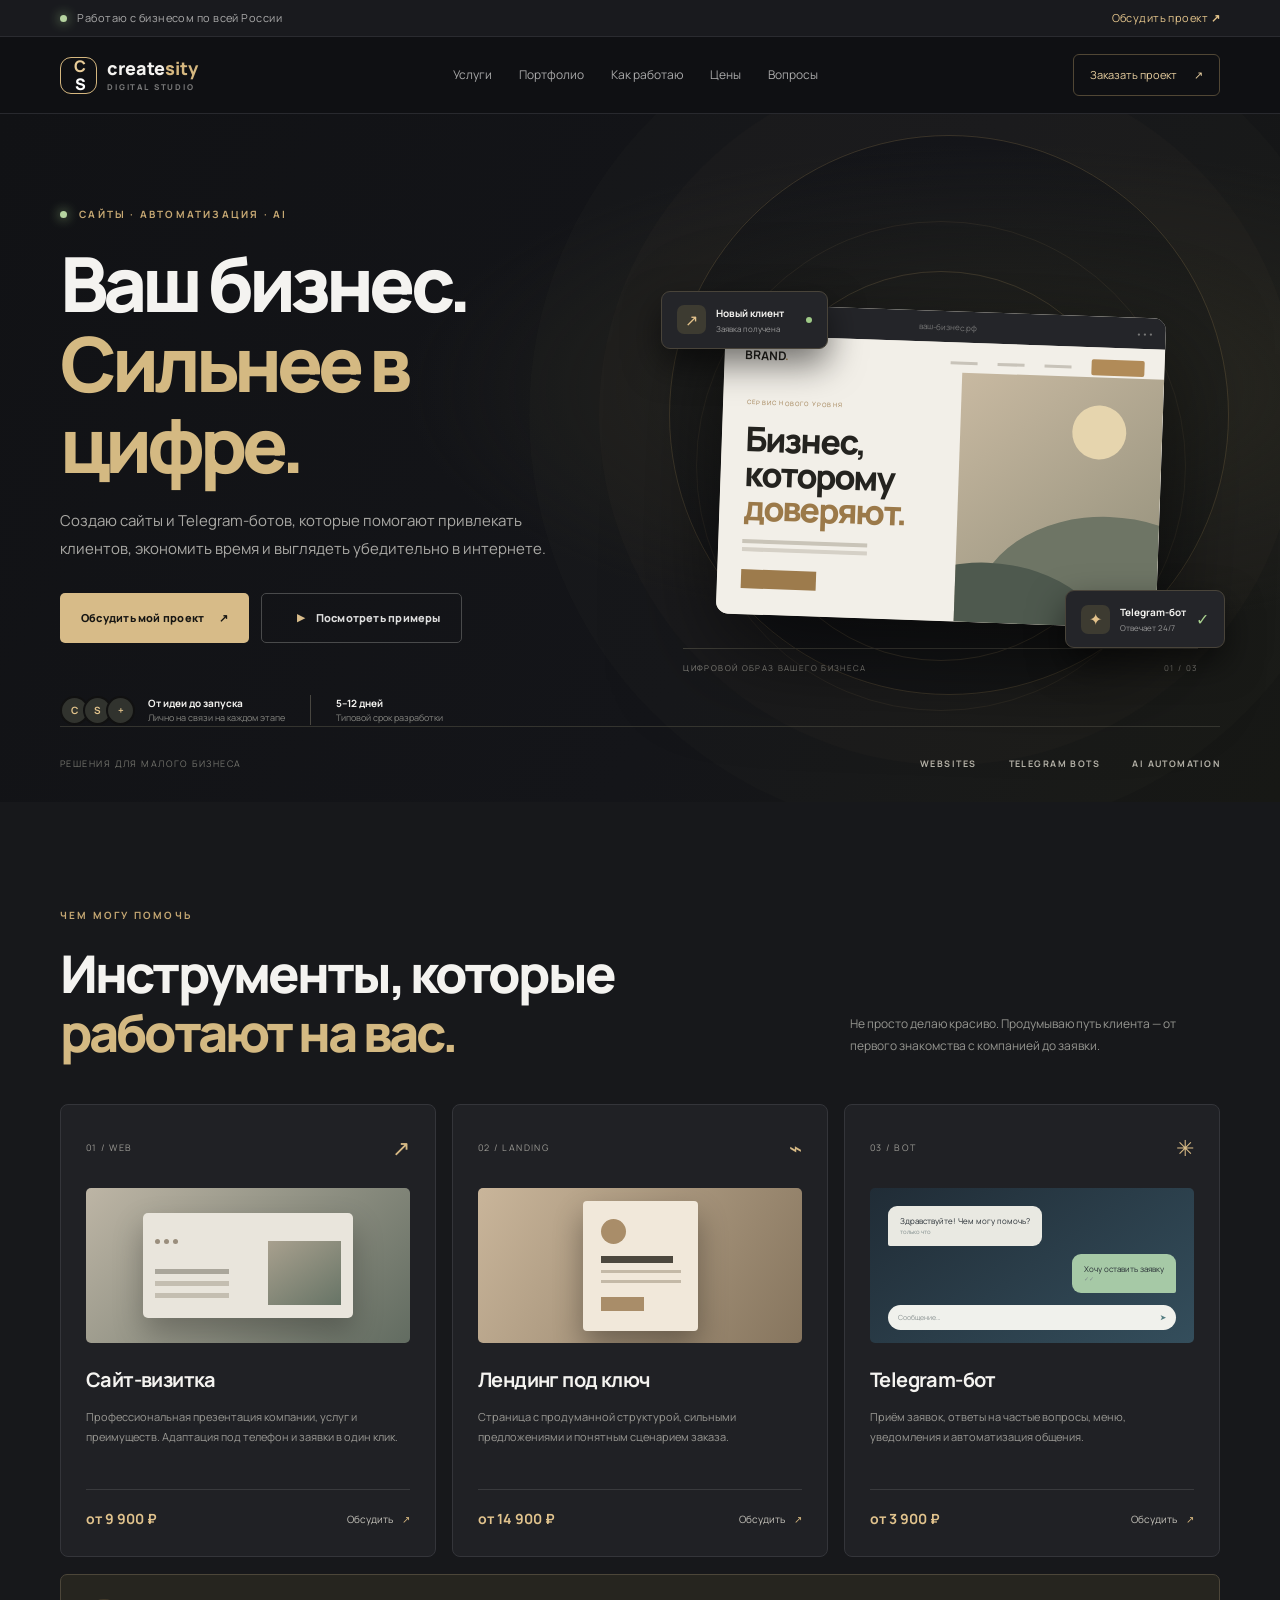
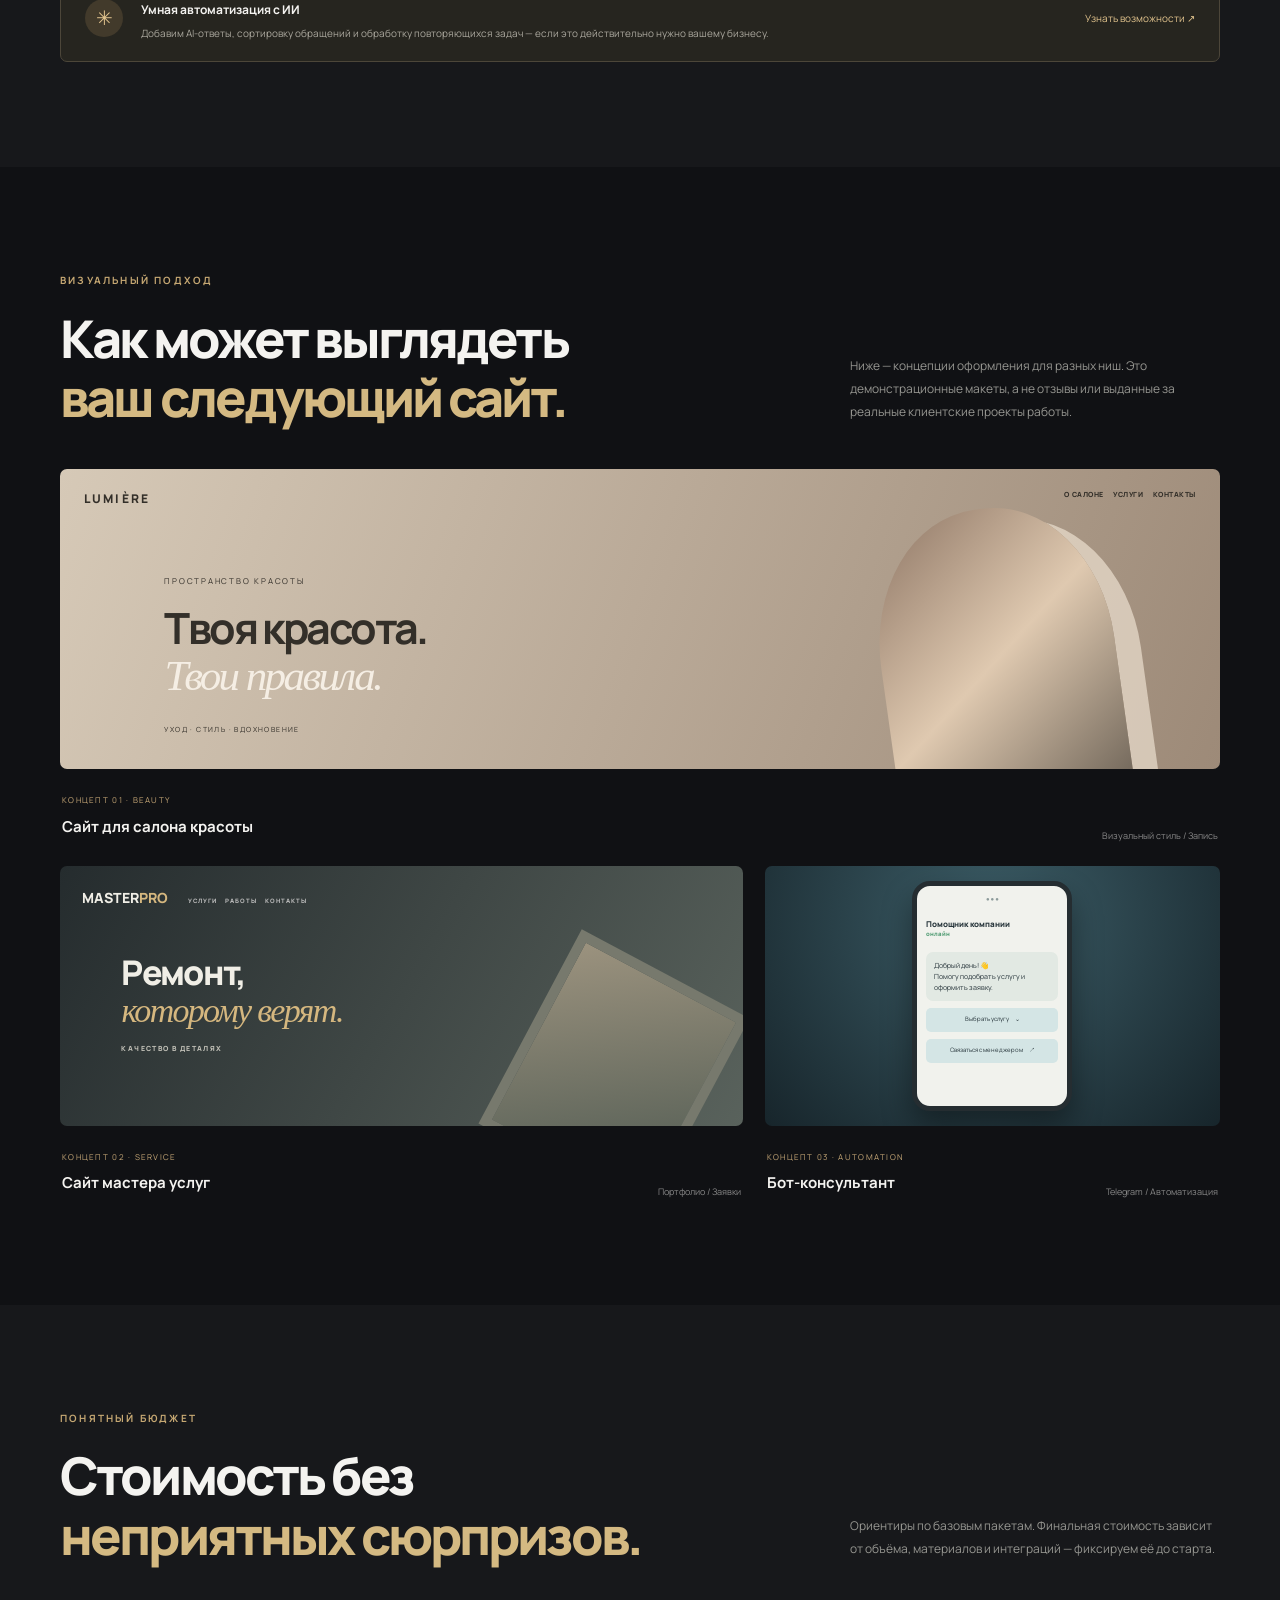
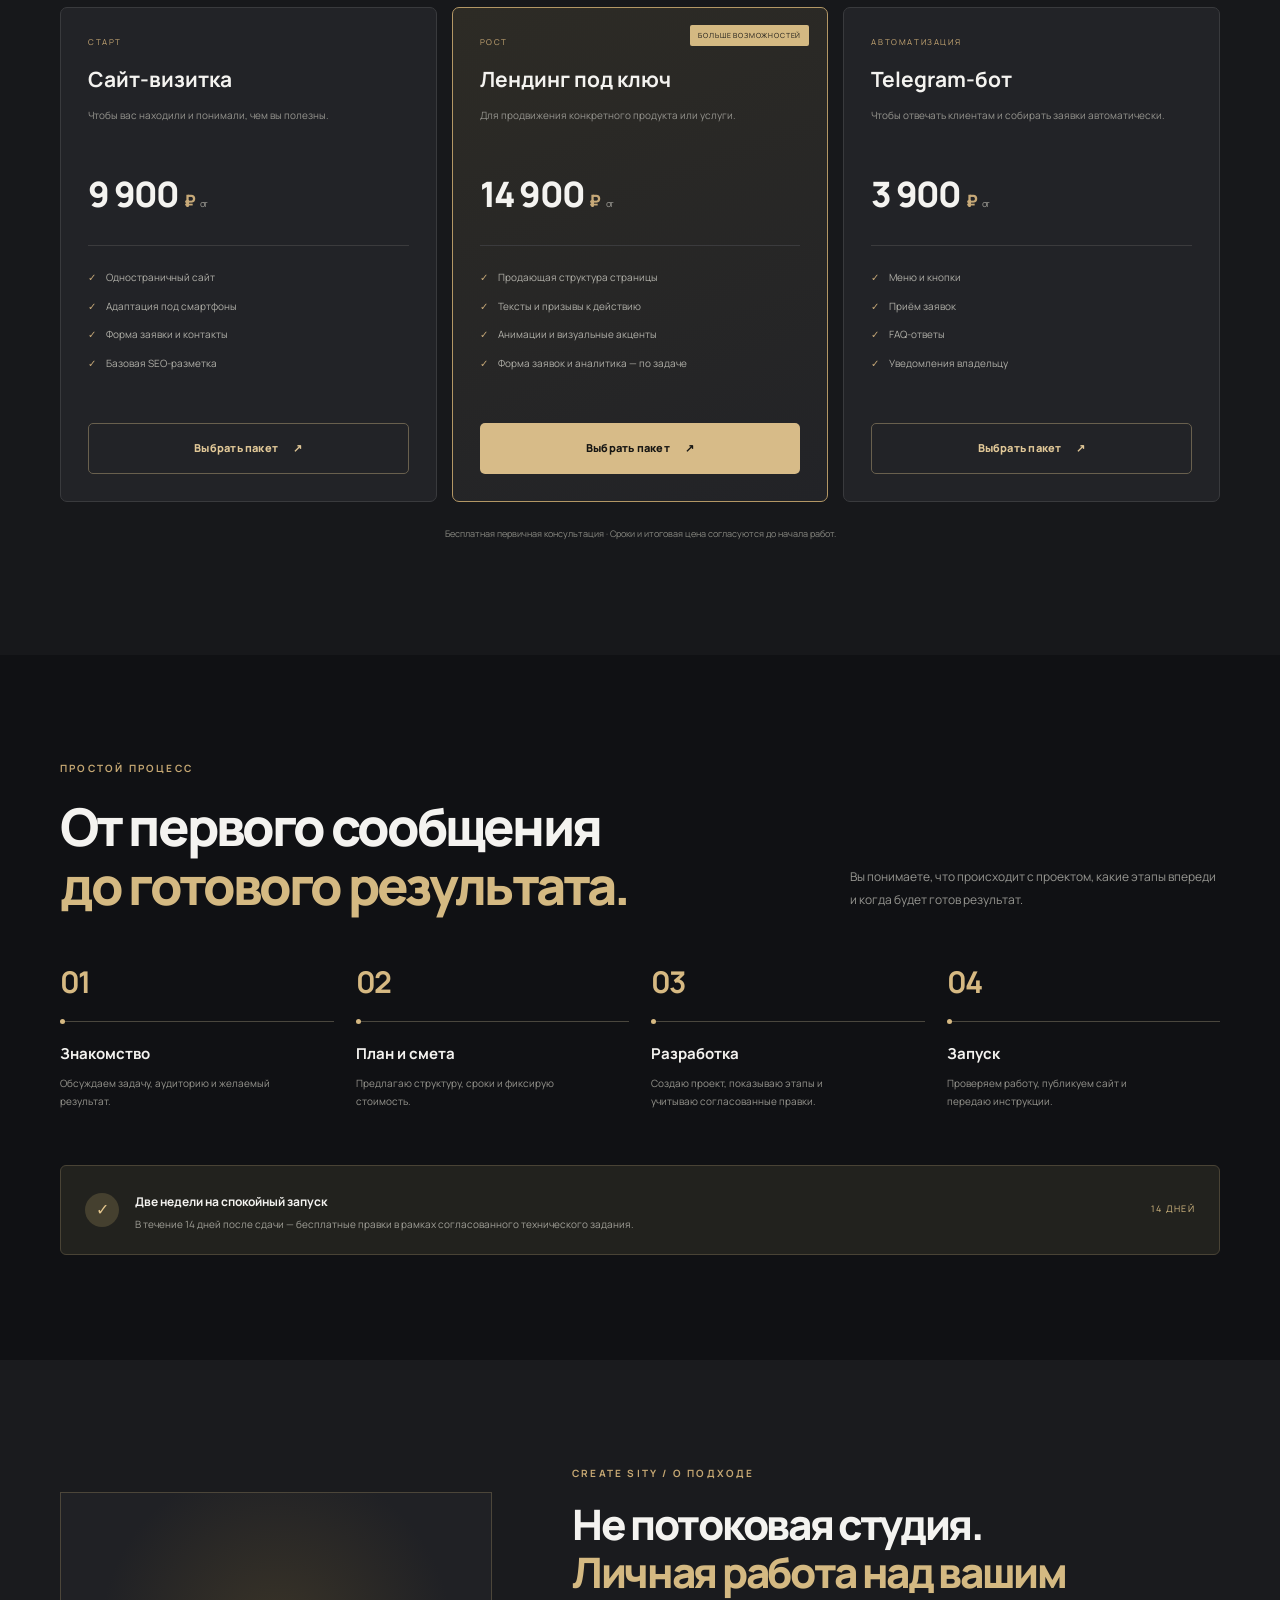
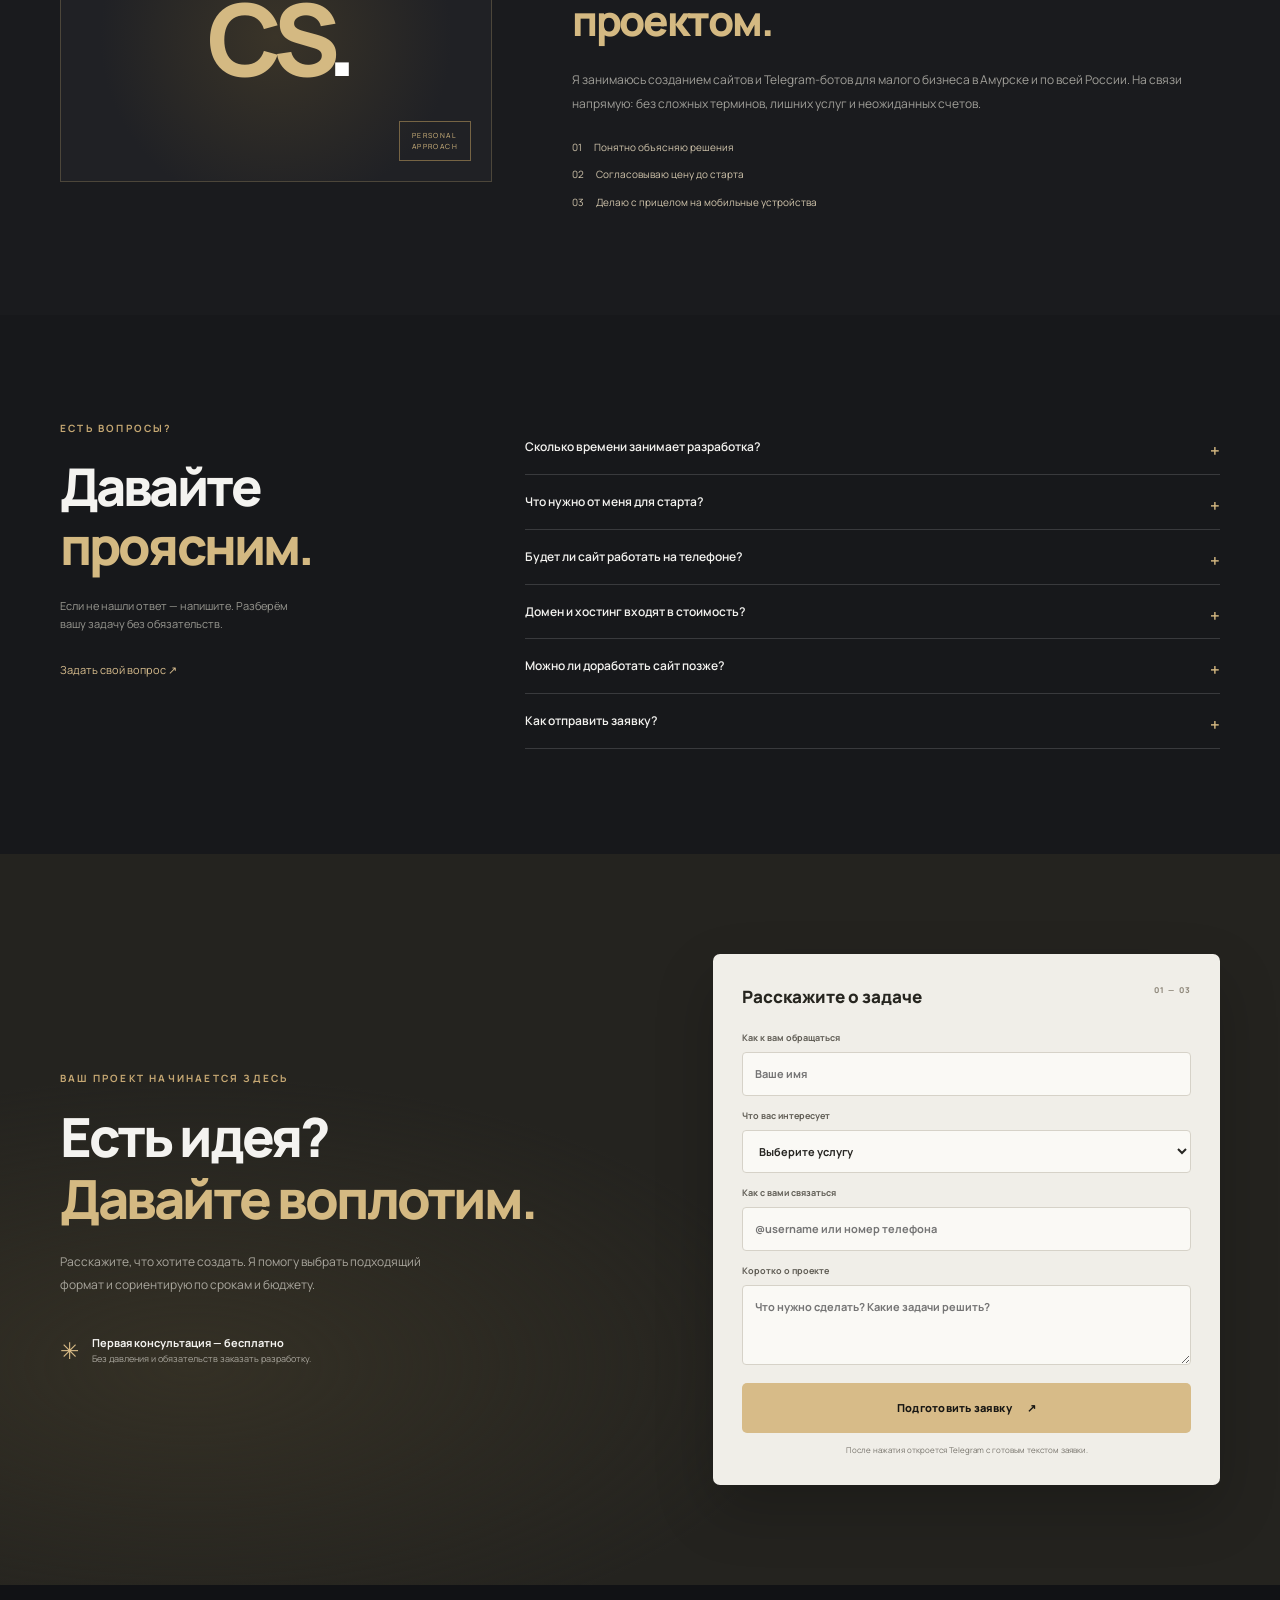
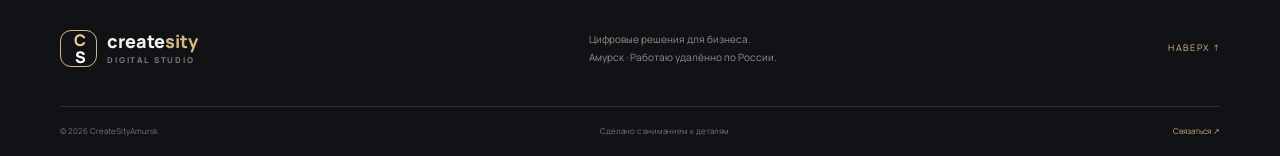
==== commit fa55f252: "Add files via upload" ====
--- a/index.html
+++ b/index.html
@@ -1,581 +1,132 @@
-<!DOCTYPE html>
+<!doctype html>
 <html lang="ru">
 <head>
-<meta charset="UTF-8">
-<meta name="viewport" content="width=device-width, initial-scale=1.0">
-<title>CreateSityAmursk — сайты-визитки, лендинги и Telegram-боты в Амурске</title>
-
-<!-- ================= SEO-БЛОК ================= -->
-<meta name="description" content="Создаю сайты-визитки, лендинги и Telegram-ботов для малого бизнеса в Амурске и Хабаровском крае. Сайт от 9 900 ₽ за 5–7 дней. Бесплатная консультация.">
-<meta name="keywords" content="создание сайтов Амурск, сайт-визитка Амурск, лендинг Хабаровский край, telegram бот Амурск, заказать сайт недорого Хабаровск">
-<meta name="geo.region" content="RU-KHA">
-<meta name="geo.placename" content="Амурск, Хабаровский край">
-<meta property="og:title" content="CreateSityAmursk — сайты и боты для малого бизнеса в Амурске">
-<meta property="og:description" content="Сайт-визитка от 9 900 ₽ за 5–7 дней. Лендинги, Telegram-боты. Бесплатная консультация — 0 ₽.">
-<meta property="og:type" content="website">
-<meta property="og:locale" content="ru_RU">
-<script type="application/ld+json">
-{
-  "@context": "https://schema.org",
-  "@type": "ProfessionalService",
-  "name": "CreateSityAmursk",
-  "description": "Разработка сайтов-визиток, лендингов и Telegram-ботов для малого бизнеса",
-  "areaServed": "Хабаровский край",
-  "address": {
-    "@type": "PostalAddress",
-    "addressLocality": "Амурск",
-    "addressRegion": "Хабаровский край",
-    "addressCountry": "RU"
-  },
-  "priceRange": "от 3 900 ₽"
-}
-</script>
-<!-- =============== КОНЕЦ SEO-БЛОКА ============ -->
-
-<style>
-:root{
-  --bg:#0b0f14; --bg2:#111823; --card:#151e2b; --border:#233044;
-  --text:#e8eef7; --muted:#93a3b8; --accent:#4da3ff; --accent2:#7c6cff; --green:#3ddc97;
-}
-*{margin:0;padding:0;box-sizing:border-box}
-html{scroll-behavior:smooth}
-body{background:var(--bg);color:var(--text);font-family:'Segoe UI',system-ui,Arial,sans-serif;line-height:1.6}
-a{color:var(--accent);text-decoration:none}
-img{max-width:100%}
-.container{max-width:1100px;margin:0 auto;padding:0 20px}
-section{padding:70px 0}
-h2{font-size:2rem;margin-bottom:14px}
-h3{font-size:1.25rem}
-.lead{color:var(--muted);max-width:640px}
-.badge{display:inline-block;background:rgba(77,163,255,.12);color:var(--accent);border:1px solid rgba(77,163,255,.35);padding:5px 14px;border-radius:999px;font-size:.85rem;margin-bottom:16px}
-
-header{position:sticky;top:0;z-index:50;background:rgba(11,15,20,.85);backdrop-filter:blur(10px);border-bottom:1px solid var(--border)}
-.nav{display:flex;align-items:center;justify-content:space-between;padding:16px 20px;max-width:1100px;margin:0 auto}
-.logo{font-weight:700;font-size:1.15rem;color:var(--text)}
-.logo span{color:var(--accent)}
-nav ul{display:flex;gap:26px;list-style:none}
-nav a{color:var(--muted);font-size:.95rem}
-nav a:hover{color:var(--text)}
-.btn{display:inline-block;padding:13px 26px;border-radius:10px;font-weight:600;border:none;cursor:pointer;font-size:1rem;transition:.2s}
-.btn-primary{background:linear-gradient(135deg,var(--accent),var(--accent2));color:#fff}
-.btn-primary:hover{transform:translateY(-2px);box-shadow:0 8px 24px rgba(77,163,255,.35)}
-.btn-outline{background:transparent;color:var(--accent);border:1.5px solid var(--accent)}
-.btn-outline:hover{background:rgba(77,163,255,.1)}
-.menu-btn{display:none;background:none;border:none;color:var(--text);font-size:1.6rem;cursor:pointer}
-
-.hero{padding:90px 0 70px;background:radial-gradient(800px 400px at 20% 0%,rgba(124,108,255,.15),transparent),radial-gradient(700px 400px at 90% 20%,rgba(77,163,255,.12),transparent)}
-.hero h1{font-size:2.7rem;line-height:1.15;margin-bottom:18px;max-width:760px}
-.hero .btns{display:flex;gap:14px;flex-wrap:wrap;margin-top:28px}
-.stats{display:flex;gap:40px;flex-wrap:wrap;margin-top:50px}
-.stat b{font-size:1.7rem;color:var(--accent);display:block}
-.stat span{color:var(--muted);font-size:.9rem}
-
-.grid3{display:grid;grid-template-columns:repeat(auto-fit,minmax(280px,1fr));gap:22px;margin-top:36px}
-.card{background:var(--card);border:1px solid var(--border);border-radius:16px;padding:28px;transition:.2s}
-.card:hover{transform:translateY(-4px);border-color:var(--accent)}
-.tag{display:inline-block;font-size:.75rem;color:var(--accent);background:rgba(77,163,255,.1);padding:3px 10px;border-radius:6px;margin-bottom:12px}
-.price{font-size:1.4rem;font-weight:700;color:var(--green);margin:10px 0 2px}
-.term{color:var(--muted);font-size:.85rem;margin-bottom:14px}
-.card ul{list-style:none;margin-top:6px}
-.card li{padding:6px 0;color:var(--muted);border-bottom:1px dashed rgba(255,255,255,.06)}
-.card li:last-child{border:none}
-
-.table-wrap{overflow-x:auto;margin-top:36px}
-table{width:100%;border-collapse:collapse;background:var(--card);border-radius:14px;overflow:hidden}
-th,td{padding:14px 18px;text-align:left;border-bottom:1px solid var(--border)}
-th{background:#1a2534;color:var(--text);font-size:.9rem}
-td{color:var(--muted);font-size:.95rem}
-td.my{color:var(--green);font-weight:600}
-.note{color:var(--muted);font-size:.9rem;margin-top:16px}
-
-.two{display:grid;grid-template-columns:1fr 1fr;gap:22px;margin-top:36px}
-.panel{background:var(--card);border:1px solid var(--border);border-radius:16px;padding:28px}
-.panel h3{margin-bottom:14px}
-.panel ul{list-style:none}
-.panel li{padding:7px 0;color:var(--muted)}
-.panel li::before{content:"— ";color:var(--accent)}
-.panel li.excl::before{content:"× ";color:#ff7a7a}
-
-.consult{background:linear-gradient(135deg,rgba(77,163,255,.08),rgba(124,108,255,.1));border:1px solid var(--border);border-radius:20px;padding:40px;margin-top:36px}
-.consult .zero{font-size:3rem;font-weight:800;color:var(--green)}
-.consult .btns{display:flex;gap:14px;flex-wrap:wrap;margin-top:22px}
-
-.works .card h3{margin-bottom:8px}
-.works .emoji{font-size:2rem;margin-bottom:12px;display:block}
-
-.about-card{display:flex;gap:28px;align-items:flex-start;background:var(--card);border:1px solid var(--border);border-radius:20px;padding:36px;margin-top:36px}
-.avatar{width:84px;height:84px;border-radius:50%;background:linear-gradient(135deg,var(--accent),var(--accent2));display:flex;align-items:center;justify-content:center;font-size:2.2rem;flex-shrink:0}
-.about-card p{color:var(--muted)}
-
-.steps{display:grid;grid-template-columns:repeat(auto-fit,minmax(180px,1fr));gap:18px;margin-top:36px}
-.step{background:var(--card);border:1px solid var(--border);border-radius:14px;padding:22px}
-.step .num{width:38px;height:38px;border-radius:50%;background:linear-gradient(135deg,var(--accent),var(--accent2));display:flex;align-items:center;justify-content:center;font-weight:700;margin-bottom:12px}
-.step p{color:var(--muted);font-size:.9rem}
-
-.review{background:var(--card);border:1px solid var(--border);border-radius:16px;padding:26px}
-.review .stars{color:#ffc94d;margin-bottom:10px}
-.review .who{font-weight:600;margin-top:12px}
-.review .who span{color:var(--muted);font-weight:400;font-size:.85rem}
-.review p{color:var(--muted)}
-
-details{background:var(--card);border:1px solid var(--border);border-radius:12px;margin-bottom:12px;overflow:hidden}
-summary{padding:18px 22px;cursor:pointer;font-weight:600;list-style:none}
-summary::after{content:"+";float:right;color:var(--accent);font-size:1.3rem}
-details[open] summary::after{content:"–"}
-details p{padding:0 22px 18px;color:var(--muted)}
-
-.form-wrap{background:var(--card);border:1px solid var(--border);border-radius:20px;padding:40px;margin-top:36px}
-.form-grid{display:grid;grid-template-columns:1fr 1fr;gap:16px}
-.fg{display:flex;flex-direction:column;gap:6px}
-.fg.full{grid-column:1/-1}
-.fg label{font-size:.88rem;color:var(--muted)}
-.fg input,.fg select,.fg textarea{background:#0e1520;border:1px solid var(--border);border-radius:10px;padding:13px 15px;color:var(--text);font-size:.98rem;font-family:inherit}
-.fg input:focus,.fg select:focus,.fg textarea:focus{outline:none;border-color:var(--accent)}
-.fg textarea{min-height:100px;resize:vertical}
-.checks{display:flex;flex-wrap:wrap;gap:10px;margin-top:4px}
-.checks label{display:flex;align-items:center;gap:8px;background:#0e1520;border:1px solid var(--border);border-radius:8px;padding:8px 14px;font-size:.88rem;color:var(--muted);cursor:pointer}
-.checks input{accent-color:var(--accent)}
-.form-actions{display:flex;gap:14px;flex-wrap:wrap;margin-top:24px;align-items:center}
-.form-success{color:var(--green);font-weight:600}
-.hint{color:var(--muted);font-size:.85rem;margin-top:10px}
-
-footer{border-top:1px solid var(--border);padding:36px 0;color:var(--muted);font-size:.92rem}
-footer .cols{display:flex;justify-content:space-between;flex-wrap:wrap;gap:18px;align-items:center}
-
-.fab{position:fixed;right:22px;bottom:22px;z-index:60;background:linear-gradient(135deg,#2ea6ff,#2b8de0);color:#fff;padding:13px 20px;border-radius:999px;font-weight:600;box-shadow:0 8px 26px rgba(46,166,255,.4);transition:.2s}
-.fab:hover{transform:translateY(-3px)}
-
-@media(max-width:820px){
-  .hero h1{font-size:2rem}
-  nav ul{display:none}
-  nav ul.open{display:flex;flex-direction:column;position:absolute;top:100%;left:0;right:0;background:var(--bg2);padding:20px;gap:16px;border-bottom:1px solid var(--border)}
-  .menu-btn{display:block}
-  .two,.form-grid{grid-template-columns:1fr}
-  .about-card{flex-direction:column}
-  section{padding:50px 0}
-}
-</style>
+  <meta charset="utf-8">
+  <meta name="viewport" content="width=device-width,initial-scale=1">
+  <meta name="theme-color" content="#101114">
+  <meta name="description" content="CreateSityAmursk — сайты, лендинги и Telegram-боты для малого бизнеса. Разработка под ключ, понятные цены и бесплатная консультация.">
+  <meta property="og:title" content="CreateSity — цифровые решения для бизнеса">
+  <meta property="og:description" content="Сайты и Telegram-боты, которые помогают бизнесу получать клиентов.">
+  <meta property="og:type" content="website">
+  <title>CreateSity — сайты и Telegram-боты для бизнеса</title>
+  <link rel="preconnect" href="https://fonts.googleapis.com">
+  <link rel="preconnect" href="https://fonts.gstatic.com" crossorigin>
+  <link href="https://fonts.googleapis.com/css2?family=Manrope:wght@400;500;600;700;800&display=swap" rel="stylesheet">
+  <link rel="stylesheet" href="style.css">
+  <script src="config.js" defer></script>
+  <script src="script.js" defer></script>
 </head>
 <body>
+  <div class="topline"><div class="wrap topline-inner"><span><i class="pulse"></i> Работаю с бизнесом по всей России</span><a href="#contact">Обсудить проект <b>↗</b></a></div></div>
+  <header class="header">
+    <div class="wrap nav">
+      <a class="brand" href="#home" aria-label="CreateSity — главная"><span class="brand-mark">C<span>S</span></span><span>create<span class="brand-light">sity</span><small> DIGITAL STUDIO</small></span></a>
+      <button class="menu-toggle" aria-label="Открыть меню" aria-expanded="false">☰</button>
+      <nav class="nav-links" aria-label="Главная навигация">
+        <a href="#services">Услуги</a><a href="#work">Портфолио</a><a href="#process">Как работаю</a><a href="#pricing">Цены</a><a href="#faq">Вопросы</a>
+      </nav>
+      <a class="nav-cta" href="#contact">Заказать проект <span>↗</span></a>
+    </div>
+  </header>
 
-<!-- >>> НАСТРОЙКА ЗАЯВОК <<<
-     Токен бота и chat_id уже вшиты ниже (в блоке скрипта LEAD FORM).
-     Если поменяете бота — обновите BOT_TOKEN и CHAT_ID там. -->
+  <main>
+    <section class="hero" id="home">
+      <div class="hero-glow"></div>
+      <div class="wrap hero-grid">
+        <div class="hero-copy">
+          <div class="eyebrow"><span class="eyebrow-dot"></span> САЙТЫ · АВТОМАТИЗАЦИЯ · AI</div>
+          <h1>Ваш бизнес.<br><span>Сильнее в цифре.</span></h1>
+          <p class="hero-lead">Создаю сайты и Telegram-ботов, которые помогают привлекать клиентов, экономить время и выглядеть убедительно в интернете.</p>
+          <div class="hero-actions"><a class="btn btn-primary" href="#contact">Обсудить мой проект <span>↗</span></a><a class="btn btn-ghost" href="#work"><span class="play">▶</span> Посмотреть примеры</a></div>
+          <div class="hero-proof"><div class="proof-avatars"><b>C</b><b>S</b><b>+</b></div><div><strong>От идеи до запуска</strong><small>Лично на связи на каждом этапе</small></div><span class="proof-line"></span><div><strong>5–12 дней</strong><small>Типовой срок разработки</small></div></div>
+        </div>
+        <div class="hero-visual" aria-label="Иллюстрация цифрового проекта">
+          <div class="orbit orbit-one"></div><div class="orbit orbit-two"></div>
+          <div class="floating-card card-top"><span class="mini-icon">↗</span><div><b>Новый клиент</b><small>Заявка получена</small></div><span class="online"></span></div>
+          <div class="browser">
+            <div class="browser-bar"><div class="dots"><i></i><i></i><i></i></div><span>ваш-бизнес.рф</span><b>•••</b></div>
+            <div class="mock-site"><div class="mock-nav"><b>BRAND<span>.</span></b><i></i><i></i><i></i><em></em></div><div class="mock-content"><div class="mock-pill">СЕРВИС НОВОГО УРОВНЯ</div><div class="mock-title">Бизнес,<br>которому<br><span>доверяют.</span></div><div class="mock-text"></div><div class="mock-button"></div></div><div class="mock-photo"><div class="photo-sun"></div><div class="photo-hill h1"></div><div class="photo-hill h2"></div></div></div>
+          </div>
+          <div class="floating-card card-bottom"><span class="bot-icon">✦</span><div><b>Telegram-бот</b><small>Отвечает 24/7</small></div><span class="bot-check">✓</span></div>
+          <div class="visual-caption">ЦИФРОВОЙ ОБРАЗ ВАШЕГО БИЗНЕСА <span>01 / 03</span></div>
+        </div>
+      </div>
+      <div class="wrap hero-bottom"><span>РЕШЕНИЯ ДЛЯ МАЛОГО БИЗНЕСА</span><div><b>WEBSITES</b><b>TELEGRAM BOTS</b><b>AI AUTOMATION</b></div></div>
+    </section>
 
-<!-- HEADER SECTION -->
-<header>
-  <div class="nav">
-    <div class="logo">Create<span>SityAmursk</span></div>
-    <button class="menu-btn" id="menuBtn">☰</button>
-    <nav>
-      <ul id="menu">
-        <li><a href="#uslugi">Услуги</a></li>
-        <li><a href="#ceny">Цены</a></li>
-        <li><a href="#ai">ИИ</a></li>
-        <li><a href="#raboty">Работы</a></li>
-        <li><a href="#faq">FAQ</a></li>
-      </ul>
-    </nav>
-    <a href="#zayavka" class="btn btn-primary" style="padding:10px 20px">Оставить заявку</a>
-  </div>
-</header>
-<!-- END NAV SECTION -->
+    <section class="section services" id="services">
+      <div class="wrap">
+        <div class="section-head"><div><div class="eyebrow">ЧЕМ МОГУ ПОМОЧЬ</div><h2>Инструменты, которые<br><span>работают на вас.</span></h2></div><p>Не просто делаю красиво. Продумываю путь клиента — от первого знакомства с компанией до заявки.</p></div>
+        <div class="service-grid">
+          <article class="service-card featured"><div class="service-top"><span class="service-num">01 / WEB</span><span class="service-icon">↗</span></div><div class="service-art art-web"><div class="art-window"><i></i><i></i><i></i><div class="art-lines"></div><div class="art-block"></div></div></div><h3>Сайт-визитка</h3><p>Профессиональная презентация компании, услуг и преимуществ. Адаптация под телефон и заявки в один клик.</p><div class="service-foot"><b>от 9 900 ₽</b><a href="#contact" data-service="Сайт-визитка">Обсудить <span>↗</span></a></div></article>
+          <article class="service-card"><div class="service-top"><span class="service-num">02 / LANDING</span><span class="service-icon">⌁</span></div><div class="service-art art-land"><div class="land-card"><span></span><b></b><i></i><i></i><em></em></div></div><h3>Лендинг под ключ</h3><p>Страница с продуманной структурой, сильными предложениями и понятным сценарием заказа.</p><div class="service-foot"><b>от 14 900 ₽</b><a href="#contact" data-service="Лендинг под ключ">Обсудить <span>↗</span></a></div></article>
+          <article class="service-card"><div class="service-top"><span class="service-num">03 / BOT</span><span class="service-icon">✳</span></div><div class="service-art art-bot"><div class="chat-bubble">Здравствуйте! Чем могу помочь?<small>только что</small></div><div class="chat-bubble reply">Хочу оставить заявку<small>✓✓</small></div><div class="chat-input">Сообщение… <b>➤</b></div></div><h3>Telegram-бот</h3><p>Приём заявок, ответы на частые вопросы, меню, уведомления и автоматизация общения.</p><div class="service-foot"><b>от 3 900 ₽</b><a href="#contact" data-service="Telegram-бот">Обсудить <span>↗</span></a></div></article>
+        </div>
+        <div class="ai-strip"><div class="ai-symbol">✳</div><div><b>Умная автоматизация с ИИ</b><p>Добавим AI-ответы, сортировку обращений и обработку повторяющихся задач — если это действительно нужно вашему бизнесу.</p></div><a href="#contact">Узнать возможности <span>↗</span></a></div>
+      </div>
+    </section>
 
-<!-- HERO -->
-<section class="hero">
-  <div class="container">
-    <span class="badge">Амурск · Хабаровский край · работаю удалённо</span>
-    <h1>Сайт-визитка за 5–7 дней, который приводит клиентов</h1>
-    <p class="lead">Создаю сайты-визитки, лендинги и Telegram-ботов для малого бизнеса. Цены ниже средних по Хабаровскому краю. Сначала — бесплатная консультация, потом решение.</p>
-    <div class="btns">
-      <a href="#zayavka" class="btn btn-primary">Заказать сайт / бота</a>
-      <a href="#consult" class="btn btn-outline">Бесплатная консультация</a>
-    </div>
-    <div class="stats">
-      <div class="stat"><b>5–7</b><span>дней на сайт-визитку</span></div>
-      <div class="stat"><b>0 ₽</b><span>консультация и обратная связь</span></div>
-      <div class="stat"><b>2 недели</b><span>бесплатных правок</span></div>
-    </div>
-  </div>
-</section>
+    <section class="section work" id="work">
+      <div class="wrap">
+        <div class="section-head"><div><div class="eyebrow">ВИЗУАЛЬНЫЙ ПОДХОД</div><h2>Как может выглядеть<br><span>ваш следующий сайт.</span></h2></div><p>Ниже — концепции оформления для разных ниш. Это демонстрационные макеты, а не отзывы или выданные за реальные клиентские проекты работы.</p></div>
+        <div class="work-grid">
+          <article class="work-card work-wide"><div class="work-preview preview-beauty"><div class="preview-nav">LUMIÈRE <span>О САЛОНЕ　 УСЛУГИ　 КОНТАКТЫ</span></div><div class="beauty-content"><small>ПРОСТРАНСТВО КРАСОТЫ</small><b>Твоя красота.<br><i>Твои правила.</i></b><span>УХОД · СТИЛЬ · ВДОХНОВЕНИЕ</span></div><div class="beauty-shape"></div></div><div class="work-meta"><div><small>КОНЦЕПТ 01 · BEAUTY</small><h3>Сайт для салона красоты</h3></div><span>Визуальный стиль / Запись</span></div></article>
+          <article class="work-card"><div class="work-preview preview-repair"><div class="repair-nav">MASTER<span>PRO</span><small>УСЛУГИ　 РАБОТЫ　 КОНТАКТЫ</small></div><div class="repair-title">Ремонт,<br><i>которому верят.</i><small>КАЧЕСТВО В ДЕТАЛЯХ</small></div><div class="repair-shape"></div></div><div class="work-meta"><div><small>КОНЦЕПТ 02 · SERVICE</small><h3>Сайт мастера услуг</h3></div><span>Портфолио / Заявки</span></div></article>
+          <article class="work-card"><div class="work-preview preview-bot"><div class="phone"><div class="phone-top">● ● ●</div><div class="phone-head">Помощник компании <span>онлайн</span></div><div class="phone-msg">Добрый день! 👋<br>Помогу подобрать услугу и оформить заявку.</div><div class="phone-choice">Выбрать услугу　⌄</div><div class="phone-choice">Связаться с менеджером　↗</div></div></div><div class="work-meta"><div><small>КОНЦЕПТ 03 · AUTOMATION</small><h3>Бот-консультант</h3></div><span>Telegram / Автоматизация</span></div></article>
+        </div>
+      </div>
+    </section>
 
-<!-- УСЛУГИ -->
-<section id="uslugi">
-  <div class="container">
-    <h2>Услуги</h2>
-    <div class="grid3">
-      <div class="card">
-        <span class="tag">Сайт</span>
-        <h3>Сайт-визитка</h3>
-        <div class="price">от 9 900 ₽</div>
-        <div class="term">срок: 5–7 дней</div>
-        <ul>
-          <li>одностраничный сайт под ключ</li>
-          <li>адаптив под телефоны</li>
-          <li>форма заявки и кнопка Telegram</li>
-          <li>цена зависит от числа блоков и наполнения</li>
-        </ul>
+    <section class="section pricing" id="pricing">
+      <div class="wrap">
+        <div class="section-head"><div><div class="eyebrow">ПОНЯТНЫЙ БЮДЖЕТ</div><h2>Стоимость без<br><span>неприятных сюрпризов.</span></h2></div><p>Ориентиры по базовым пакетам. Финальная стоимость зависит от объёма, материалов и интеграций — фиксируем её до старта.</p></div>
+        <div class="price-grid">
+          <article class="price-card"><div class="price-label">СТАРТ</div><h3>Сайт-визитка</h3><p>Чтобы вас находили и понимали, чем вы полезны.</p><div class="price-value">9 900 <small>₽</small><em>от</em></div><ul><li>Одностраничный сайт</li><li>Адаптация под смартфоны</li><li>Форма заявки и контакты</li><li>Базовая SEO-разметка</li></ul><a class="btn btn-outline" href="#contact" data-service="Сайт-визитка">Выбрать пакет <span>↗</span></a></article>
+          <article class="price-card price-popular"><div class="popular-label">БОЛЬШЕ ВОЗМОЖНОСТЕЙ</div><div class="price-label">РОСТ</div><h3>Лендинг под ключ</h3><p>Для продвижения конкретного продукта или услуги.</p><div class="price-value">14 900 <small>₽</small><em>от</em></div><ul><li>Продающая структура страницы</li><li>Тексты и призывы к действию</li><li>Анимации и визуальные акценты</li><li>Форма заявок и аналитика — по задаче</li></ul><a class="btn btn-primary" href="#contact" data-service="Лендинг под ключ">Выбрать пакет <span>↗</span></a></article>
+          <article class="price-card"><div class="price-label">АВТОМАТИЗАЦИЯ</div><h3>Telegram-бот</h3><p>Чтобы отвечать клиентам и собирать заявки автоматически.</p><div class="price-value">3 900 <small>₽</small><em>от</em></div><ul><li>Меню и кнопки</li><li>Приём заявок</li><li>FAQ-ответы</li><li>Уведомления владельцу</li></ul><a class="btn btn-outline" href="#contact" data-service="Telegram-бот">Выбрать пакет <span>↗</span></a></article>
+        </div>
+        <p class="price-note">Бесплатная первичная консультация · Сроки и итоговая цена согласуются до начала работ.</p>
       </div>
-      <div class="card">
-        <span class="tag">Сайт</span>
-        <h3>Лендинг под ключ</h3>
-        <div class="price">от 14 900 ₽</div>
-        <div class="term">срок: 7–12 дней</div>
-        <ul>
-          <li>продающая структура страницы</li>
-          <li>тексты и призывы к действию</li>
-          <li>анимации и эффекты</li>
-          <li>цена зависит от объёма и функционала</li>
-        </ul>
+    </section>
+
+    <section class="section process" id="process">
+      <div class="wrap">
+        <div class="section-head"><div><div class="eyebrow">ПРОСТОЙ ПРОЦЕСС</div><h2>От первого сообщения<br><span>до готового результата.</span></h2></div><p>Вы понимаете, что происходит с проектом, какие этапы впереди и когда будет готов результат.</p></div>
+        <div class="steps"><article><b>01</b><span class="step-line"></span><h3>Знакомство</h3><p>Обсуждаем задачу, аудиторию и желаемый результат.</p></article><article><b>02</b><span class="step-line"></span><h3>План и смета</h3><p>Предлагаю структуру, сроки и фиксирую стоимость.</p></article><article><b>03</b><span class="step-line"></span><h3>Разработка</h3><p>Создаю проект, показываю этапы и учитываю согласованные правки.</p></article><article><b>04</b><span class="step-line"></span><h3>Запуск</h3><p>Проверяем работу, публикуем сайт и передаю инструкции.</p></article></div>
+        <div class="guarantee"><div class="guarantee-icon">✓</div><div><b>Две недели на спокойный запуск</b><p>В течение 14 дней после сдачи — бесплатные правки в рамках согласованного технического задания.</p></div><span>14 ДНЕЙ</span></div>
       </div>
-      <div class="card">
-        <span class="tag">Бот</span>
-        <h3>Telegram-чат-бот</h3>
-        <div class="price">от 3 900 ₽</div>
-        <div class="term">срок: 3–6 дней</div>
-        <ul>
-          <li>приём заявок и FAQ-ответы</li>
-          <li>кнопки и меню, автосообщения</li>
-          <li>уведомления вам о новых заявках</li>
-          <li>цена зависит от логики и интеграций</li>
-        </ul>
+    </section>
+
+    <section class="section about">
+      <div class="wrap about-grid"><div class="about-mark"><div class="big-monogram">CS<span>.</span></div><div class="about-stamp">PERSONAL<br>APPROACH</div></div><div><div class="eyebrow">CREATE SITY / О ПОДХОДЕ</div><h2>Не потоковая студия.<br><span>Личная работа над вашим проектом.</span></h2><p>Я занимаюсь созданием сайтов и Telegram-ботов для малого бизнеса в Амурске и по всей России. На связи напрямую: без сложных терминов, лишних услуг и неожиданных счетов.</p><div class="about-points"><span>01　 Понятно объясняю решения</span><span>02　 Согласовываю цену до старта</span><span>03　 Делаю с прицелом на мобильные устройства</span></div></div></div>
+    </section>
+
+    <section class="section faq" id="faq">
+      <div class="wrap faq-grid"><div><div class="eyebrow">ЕСТЬ ВОПРОСЫ?</div><h2>Давайте<br><span>проясним.</span></h2><p>Если не нашли ответ — напишите. Разберём вашу задачу без обязательств.</p><a href="#contact" class="text-link">Задать свой вопрос ↗</a></div><div class="faq-list">
+        <details><summary>Сколько времени занимает разработка?</summary><p>Сайт-визитка обычно занимает 5–7 дней, лендинг — 7–12 дней, Telegram-бот — 3–6 дней. Срок зависит от объёма и скорости согласования материалов.</p></details>
+        <details><summary>Что нужно от меня для старта?</summary><p>Кратко описать бизнес и задачу. Если есть логотип, фотографии, тексты и примеры сайтов, которые нравятся, — это поможет. Если материалов нет, обсудим, как подготовить основу.</p></details>
+        <details><summary>Будет ли сайт работать на телефоне?</summary><p>Да. Макет адаптируется под смартфоны, планшеты и компьютеры. Перед сдачей проверяются основные размеры экранов.</p></details>
+        <details><summary>Домен и хостинг входят в стоимость?</summary><p>Покупка домена и платный хостинг оплачиваются отдельно. Помогу подобрать и подключить подходящий вариант.</p></details>
+        <details><summary>Можно ли доработать сайт позже?</summary><p>Да. Можно добавлять страницы, новые услуги, формы, интеграции и автоматизацию по мере развития бизнеса.</p></details>
+        <details><summary>Как отправить заявку?</summary><p>Заполните форму ниже. Она подготовит сообщение для Telegram — останется выбрать чат и отправить его. Автоматическая доставка владельцу требует подключения Telegram-бота.</p></details>
+      </div></div>
+    </section>
+
+    <section class="contact-section" id="contact">
+      <div class="wrap contact-grid"><div><div class="eyebrow">ВАШ ПРОЕКТ НАЧИНАЕТСЯ ЗДЕСЬ</div><h2>Есть идея?<br><span>Давайте воплотим.</span></h2><p>Расскажите, что хотите создать. Я помогу выбрать подходящий формат и сориентирую по срокам и бюджету.</p><div class="contact-note"><span>✳</span><div><b>Первая консультация — бесплатно</b><small>Без давления и обязательств заказать разработку.</small></div></div></div>
+        <form class="contact-form" id="lead-form">
+          <div class="form-title">Расскажите о задаче <span>01 — 03</span></div>
+          <label>Как к вам обращаться<input name="name" placeholder="Ваше имя" required maxlength="80"></label>
+          <label>Что вас интересует<select name="service" id="service-select" required><option value="">Выберите услугу</option><option>Сайт-визитка</option><option>Лендинг под ключ</option><option>Telegram-бот</option><option>ИИ и автоматизация</option><option>Другое</option></select></label>
+          <label>Как с вами связаться<input name="contact" placeholder="@username или номер телефона" required maxlength="120"></label>
+          <label>Коротко о проекте<textarea name="message" rows="3" placeholder="Что нужно сделать? Какие задачи решить?" maxlength="1200"></textarea></label>
+          <button class="btn btn-primary form-submit" type="submit">Подготовить заявку <span>↗</span></button>
+          <p class="form-hint" id="form-status">После нажатия откроется Telegram с готовым текстом заявки.</p>
+        </form>
       </div>
-    </div>
-  </div>
-</section>
-
-<!-- ЦЕНЫ -->
-<section id="ceny" style="background:var(--bg2)">
-  <div class="container">
-    <h2>Цены и сроки — ниже средних по Хабаровскому краю</h2>
-    <div class="table-wrap">
-      <table>
-        <tr><th>Услуга</th><th>Моя цена</th><th>Срок</th><th>Средняя по краю</th></tr>
-        <tr><td>Сайт-визитка</td><td class="my">от 9 900 ₽</td><td>5–7 дней</td><td>~12 000 ₽</td></tr>
-        <tr><td>Лендинг под ключ</td><td class="my">от 14 900 ₽</td><td>7–12 дней</td><td>~19 000 ₽</td></tr>
-        <tr><td>Telegram-чат-бот</td><td class="my">от 3 900 ₽</td><td>3–6 дней</td><td>~5 000 ₽</td></tr>
-        <tr><td>Бот с ИИ-автоответами</td><td class="my">от 8 000 ₽</td><td>6–10 дней</td><td>~10 000 ₽</td></tr>
-        <tr><td>Консультация и обратная связь</td><td class="my">0 ₽</td><td>—</td><td>—</td></tr>
-      </table>
-    </div>
-    <p class="note">Точную стоимость назову после бесплатной консультации — она зависит от объёма. Итоговая цена фиксируется до начала работы и не меняется.</p>
-  </div>
-</section>
-
-<!-- ЧТО ВХОДИТ -->
-<section>
-  <div class="container">
-    <h2>Что входит в работу</h2>
-    <div class="two">
-      <div class="panel">
-        <h3>Входит в стоимость</h3>
-        <ul>
-          <li>дизайн и вёрстка страниц</li>
-          <li>написание текстов для блоков</li>
-          <li>форма заявки с отправкой в Telegram</li>
-          <li>адаптив под телефоны и планшеты</li>
-          <li>бесплатные правки 2 недели после сдачи</li>
-          <li>краткое обучение — как пользоваться сайтом</li>
-        </ul>
-      </div>
-      <div class="panel">
-        <h3>Отдельные услуги (не входят в цену)</h3>
-        <ul>
-          <li class="excl">подключение хостинга — отдельная услуга</li>
-          <li class="excl">покупка домена — по цене регистратора</li>
-          <li class="excl">регулярное обслуживание и обновления — по договорённости</li>
-        </ul>
-        <p class="note">Такой подход позволяет держать базовые цены ниже средних по краю — вы платите только за то, что реально нужно.</p>
-      </div>
-    </div>
-  </div>
-</section>
-
-<!-- ИИ -->
-<section id="ai" style="background:var(--bg2)">
-  <div class="container">
-    <h2>🧠 ИИ в работе — моя фишка</h2>
-    <div class="grid3">
-      <div class="card">
-        <h3>Боты с автоответами через ИИ</h3>
-        <p style="color:var(--muted);margin-top:10px">Бот отвечает клиентам понятным языком, ведёт диалог и квалифицирует заявку даже ночью — вы видите готовый итог утром.</p>
-      </div>
-      <div class="card">
-        <h3>Умные обработчики заявок</h3>
-        <p style="color:var(--muted);margin-top:10px">Заявки с сайта сортируются, структурируются и приходят вам в Telegram уже разобранными — экономит часы ручной работы.</p>
-      </div>
-      <div class="card">
-        <h3>Генерация контента</h3>
-        <p style="color:var(--muted);margin-top:10px">Тексты, описания услуг и идеи для страниц готовятся с помощью нейросетей — разработка идёт быстрее, а качество текстов выше.</p>
-      </div>
-    </div>
-  </div>
-</section>
-
-<!-- БЕСПЛАТНАЯ КОНСУЛЬТАЦИЯ -->
-<section id="consult">
-  <div class="container">
-    <h2>Бесплатная консультация и обратная связь</h2>
-    <div class="consult">
-      <div class="zero">0 ₽</div>
-      <p class="lead" style="margin-top:10px">Разберём вашу задачу: какой формат подойдёт — визитка, лендинг или бот, что реально нужно, а без чего можно обойтись. Без обязательств что-то заказывать.</p>
-      <div class="btns">
-        <a href="#zayavka" class="btn btn-primary">Записаться через форму</a>
-        <a href="https://t.me/Bloor_ujooce" target="_blank" class="btn btn-outline">Написать в Telegram</a>
-      </div>
-    </div>
-  </div>
-</section>
-
-<!-- ПРИМЕРЫ РАБОТ -->
-<section id="raboty" class="works" style="background:var(--bg2)">
-  <div class="container">
-    <h2>Примеры работ</h2>
-    <p class="lead">Подробности и ссылки на готовые проекты — по запросу.</p>
-    <div class="grid3">
-      <div class="card">
-        <span class="emoji">💅</span>
-        <h3>Сайт для ногтевого сервиса</h3>
-        <p style="color:var(--muted)">Визитка с услугами, прайсом и формой записи. Мобильная версия, приём заявок в Telegram.</p>
-      </div>
-      <div class="card">
-        <span class="emoji">🛠</span>
-        <h3>Лендинг для мастера по ремонту</h3>
-        <p style="color:var(--muted)">Одностраничник с галереей работ и кнопкой быстрого звонка в Telegram.</p>
-      </div>
-      <div class="card">
-        <span class="emoji">🤖</span>
-        <h3>Бот записи для салона</h3>
-        <p style="color:var(--muted)">Telegram-бот: запись на услуги, FAQ-ответы, уведомления владельцу о каждой заявке.</p>
-      </div>
-    </div>
-  </div>
-</section>
-
-<!-- ОБО МНЕ -->
-<section id="about">
-  <div class="container">
-    <h2>Обо мне</h2>
-    <div class="about-card">
-      <div class="avatar">👤</div>
-      <div>
-        <h3>ВАШЕ_ИМЯ — разработчик CreateSityAmursk</h3>
-        <p style="margin-top:10px">Делаю сайты-визитки и Telegram-ботов для малого бизнеса в Амурске и по всему Хабаровскому краю. Работаю с современными технологиями и активно применяю ИИ — это делает разработку быстрее, а ботов умнее. Веду небольшое число проектов одновременно, поэтому каждому клиенту уделяю достаточно внимания.</p>
-      </div>
-    </div>
-  </div>
-</section>
-
-<!-- КАК ПРОХОДИТ РАБОТА -->
-<section style="background:var(--bg2)">
-  <div class="container">
-    <h2>Как проходит работа</h2>
-    <div class="steps">
-      <div class="step"><div class="num">1</div><h3>Заявка</h3><p>Вы пишете в форму или Telegram — обсуждаем задачу.</p></div>
-      <div class="step"><div class="num">2</div><h3>Консультация</h3><p>Бесплатно: определяем формат, сроки и точную цену.</p></div>
-      <div class="step"><div class="num">3</div><h3>Разработка</h3><p>Показываю промежуточный результат, вносим правки по ходу.</p></div>
-      <div class="step"><div class="num">4</div><h3>Запуск</h3><p>Сдаю готовый проект, подключаю форму заявок.</p></div>
-      <div class="step"><div class="num">5</div><h3>Поддержка</h3><p>2 недели бесплатных правок после сдачи.</p></div>
-    </div>
-  </div>
-</section>
-
-<!-- ОТЗЫВЫ -->
-<section>
-  <div class="container">
-    <h2>Отзывы</h2>
-    <div class="grid3">
-      <div class="review">
-        <div class="stars">★★★★★</div>
-        <p>«Сайт сделала за неделю, заявки теперь приходят в Telegram. Всё объяснили простым языком».</p>
-        <div class="who">Анна <span>· ногтевой сервис</span></div>
-      </div>
-      <div class="review">
-        <div class="stars">★★★★★</div>
-        <p>«Цена оказалась ниже, чем в студиях в Хабаровске, а результат не хуже. Правки вносились быстро».</p>
-        <div class="who">Сергей <span>· мастер по ремонту</span></div>
-      </div>
-      <div class="review">
-        <div class="stars">★★★★★</div>
-        <p>«Бот сам записывает клиентов и отвечает на вопросы. Освободилось время, которое раньше уходило на переписки».</p>
-        <div class="who">Марина <span>· салон красоты</span></div>
-      </div>
-    </div>
-  </div>
-</section>
-
-<!-- ГАРАНТИИ -->
-<section style="background:var(--bg2)">
-  <div class="container">
-    <h2>Гарантии</h2>
-    <div class="grid3">
-      <div class="card"><h3>✅ Фиксированная цена</h3><p style="color:var(--muted);margin-top:10px">Цена называется до начала работы и не меняется в процессе.</p></div>
-      <div class="card"><h3>✅ Бесплатные правки</h3><p style="color:var(--muted);margin-top:10px">2 недели после сдачи — правки по проекту бесплатно.</p></div>
-      <div class="card"><h3>✅ Бесплатная консультация</h3><p style="color:var(--muted);margin-top:10px">Никаких обязательств — консультация и обратная связь всегда 0 ₽.</p></div>
-    </div>
-  </div>
-</section>
-
-<!-- FAQ -->
-<section id="faq">
-  <div class="container">
-    <h2>Частые вопросы</h2>
-    <details><summary>Сколько стоит сайт?</summary><p>Сайт-визитка — от 9 900 ₽, лендинг — от 14 900 ₽, бот — от 3 900 ₽. Точная цена зависит от объёма и называется после консультации. Итог фиксируется до старта и не меняется.</p></details>
-    <details><summary>Какие сроки?</summary><p>Сайт-визитка — 5–7 дней, лендинг — 7–12 дней, бот — 3–6 дней. Точные сроки фиксируем в начале работы.</p></details>
-    <details><summary>Что с доменом и хостингом?</summary><p>Подключение хостинга — отдельная услуга, домен приобретается по цене регистратора. Это позволяет держать базовые цены ниже средних по краю — вы платите только за то, что нужно.</p></details>
-    <details><summary>Можно ли сначала бесплатно посоветоваться?</summary><p>Да. Консультация и обратная связь — всегда бесплатные (0 ₽) и без обязательств что-то заказывать. Напишите в форму или <a href="https://t.me/Bloor_ujooce" target="_blank">Telegram</a>.</p></details>
-    <details><summary>Кто будет поддерживать сайт потом?</summary><p>Я веду небольшое число проектов одновременно, поэтому качественно поддерживаю каждого клиента. Обслуживание — по договорённости, отдельным соглашением.</p></details>
-    <details><summary>Как вносятся правки?</summary><p>2 недели после сдачи — бесплатно и без ограничений по количеству. Дальше — по договорённости.</p></details>
-  </div>
-</section>
-
-<!-- ЗАЯВКА -->
-<section id="zayavka" style="background:var(--bg2)">
-  <div class="container">
-    <h2>Оставить заявку</h2>
-    <div class="form-wrap">
-      <form id="leadForm">
-        <div class="form-grid">
-          <div class="fg">
-            <label for="f-name">Имя *</label>
-            <input id="f-name" name="name" type="text" placeholder="Как к вам обращаться?" required>
-          </div>
-          <div class="fg">
-            <label for="f-sphere">Бизнес / сфера деятельности</label>
-            <input id="f-sphere" name="sphere" type="text" placeholder="Например: салон красоты, магазин">
-          </div>
-          <div class="fg">
-            <label for="f-service">Какая услуга интересует *</label>
-            <select id="f-service" name="service" required>
-              <option value="">Выберите услугу</option>
-              <option>💬 Бесплатная консультация</option>
-              <option>🌐 Сайт-визитка</option>
-              <option>🚀 Лендинг под ключ</option>
-              <option>🤖 Telegram-чат-бот</option>
-              <option>🧠 Бот с ИИ-автоответами</option>
-              <option>🔧 Правки / доработка сайта</option>
-              <option>❓ Пока не знаю — нужен совет</option>
-            </select>
-          </div>
-          <div class="fg">
-            <label for="f-budget">Ориентир по бюджету</label>
-            <select id="f-budget" name="budget">
-              <option value="Пока не знаю">Пока не знаю</option>
-              <option>до 10 000 ₽</option>
-              <option>10 000 – 20 000 ₽</option>
-              <option>больше 20 000 ₽</option>
-            </select>
-          </div>
-          <div class="fg">
-            <label for="f-timing">Сроки</label>
-            <select id="f-timing" name="timing">
-              <option value="Не горит">Не горит</option>
-              <option>🔥 Срочно (в ближайшие дни)</option>
-              <option>В течение недели</option>
-              <option>В течение месяца</option>
-            </select>
-          </div>
-          <div class="fg">
-            <label for="f-method">Как с вами связаться</label>
-            <select id="f-method" name="method">
-              <option value="Telegram">💬 Telegram — самый быстрый</option>
-              <option value="Звонок">📞 Позвонить на телефон</option>
-              <option value="WhatsApp">🟢 WhatsApp</option>
-              <option value="Любой способ">✨ На ваш выбор</option>
-            </select>
-          </div>
-          <div class="fg">
-            <label for="f-contact">Контакт — Telegram или телефон *</label>
-            <input id="f-contact" name="contact" type="text" placeholder="@username или +7 900 000-00-00" required>
-          </div>
-          <div class="fg">
-            <label>Что уже есть на руках?</label>
-            <div class="checks">
-              <label><input type="checkbox" name="have" value="логотип"> Логотип</label>
-              <label><input type="checkbox" name="have" value="фото и тексты"> Фото и тексты</label>
-              <label><input type="checkbox" name="have" value="примеры, которые нравятся"> Примеры, которые нравятся</label>
-              <label><input type="checkbox" name="have" value="всё с нуля"> Всё с нуля</label>
-            </div>
-          </div>
-          <div class="fg full">
-            <label for="f-msg">Опишите задачу *</label>
-            <textarea id="f-msg" name="message" placeholder="Что нужно сделать? Какие у сайта задачи?" required></textarea>
-          </div>
-        </div>
-        <div class="form-actions">
-          <button type="submit" class="btn btn-primary">Отправить заявку</button>
-          <a href="https://t.me/Bloor_ujooce" target="_blank" class="btn btn-outline">Написать в Telegram</a>
-        </div>
-        <p class="hint">Отвечаю в течение пары часов в рабочее время.</p>
-      </form>
-    </div>
-  </div>
-</section>
-
-<!-- FOOTER -->
-<footer>
-  <div class="container cols">
-    <div>
-      <div class="logo">Create<span>SityAmursk</span></div>
-      <p style="margin-top:6px">Сайты-визитки · Лендинги · Telegram-боты · ИИ-решения</p>
-    </div>
-    <div>
-      <a href="https://t.me/Bloor_ujooce" target="_blank">Telegram</a> &nbsp;·&nbsp;
-      <a href="mailto:mail@example.com">mail@example.com</a>
-    </div>
-  </div>
-  <div class="container" style="margin-top:18px">© 2026 CreateSityAmursk</div>
-</footer>
-
-<!-- ПЛАВАЮЩАЯ КНОПКА -->
-<a href="https://t.me/Bloor_ujooce" target="_blank" class="fab">✈️ Написать в Telegram</a>
-
-<script>
-// Мобильное меню
-document.getElementById('menuBtn').addEventListener('click', () => {
-  document.getElementById('menu').classList.toggle('open');
-});
-document.querySelectorAll('#menu a').forEach(a =>
-  a.addEventListener('click', () => document.getElementById('menu').classList.remove('open'))
-);
-
-// ================= LEAD FORM → TELEGRAM =================
-// >>> НАСТРОЙКА ЗАЯВОК <<<
-const BOT_TOKEN = '9072290804:AAHaHcsl7CM1Yi4NHt_j0_JkLChgW71d9_I';
-const CHAT_ID   = '7760185057';
-
-document.getElementById('leadForm').addEventListener('submit', async (e) => {
-  e.preventDefault();
-  const f = e.target;
-  const have = [...f.querySelectorAll('[name="have"]:checked')].map(c => c.value).join(', ') || 'ничего нет — всё с нуля';
-  const text =
-    `🔔 Новая заявка с сайта CreateSityAmursk\n\n` +
-    `👤 Имя: ${f.name.value}\n` +
-    `🏢 Сфера/бизнес: ${f.sphere.value || '—'}\n` +
-    `🛠 Услуга: ${f.service.value}\n` +
-    `💰 Бюджет: ${f.budget.value}\n` +
-    `⏰ Сроки: ${f.timing.value}\n` +
-    `📞 Связаться: ${f.method.value}\n` +
-    `✉️ Контакт: ${f.contact.value}\n` +
-    `📦 Есть на руках: ${have}\n\n` +
-    `📝 Задача: ${f.message.value}`;
-
-  const btn = f.querySelector('button[type="submit"]');
-  btn.disabled = true; btn.textContent = 'Отправляю…';
-
-  try {
-    const res = await fetch(`https://api.telegram.org/bot${BOT_TOKEN}/sendMessage`, {
-      method: 'POST',
-      headers: { 'Content-Type': 'application/json' },
-      body: JSON.stringify({ chat_id: CHAT_ID, text: text })
-    });
-    if (!res.ok) throw new Error('HTTP ' + res.status);
-    f.innerHTML = '<p class="form-success">✅ Заявка отправлена! Отвечу в ближайшее время.</p>';
-  } catch (err) {
-    btn.disabled = false; btn.textContent = 'Отправить заявку';
-    alert('Не удалось отправить заявку. Напишите мне напрямую в Telegram: @Bloor_ujooce');
-  }
-});
-</script>
+    </section>
+  </main>
+  <footer class="footer"><div class="wrap footer-main"><a class="brand" href="#home"><span class="brand-mark">C<span>S</span></span><span>create<span class="brand-light">sity</span><small> DIGITAL STUDIO</small></span></a><p>Цифровые решения для бизнеса.<br>Амурск · Работаю удалённо по России.</p><a href="#home" class="back-top">НАВЕРХ ↑</a></div><div class="wrap footer-bottom"><span>© <span id="year"></span> CreateSityAmursk</span><span>Сделано с вниманием к деталям.</span><a href="#contact">Связаться ↗</a></div></footer>
+  <a class="mobile-cta" href="#contact">Обсудить проект <span>↗</span></a>
 </body>
-</html>
+</html>
--- a/style.css
+++ b/style.css
@@ -0,0 +1 @@
+*{box-sizing:border-box}html{scroll-behavior:smooth;scroll-padding-top:90px}body{margin:0;background:#101114;color:#f4f3f0;font-family:Manrope,Arial,sans-serif;line-height:1.65}a{color:inherit;text-decoration:none}button,input,select,textarea{font:inherit}.wrap{width:min(1160px,calc(100% - 48px));margin:auto}.topline{background:#191a1e;border-bottom:1px solid #2a2b30;color:#aaa;font-size:11px;letter-spacing:.04em}.topline-inner{height:36px;display:flex;justify-content:space-between;align-items:center}.topline a{color:#e4c58c}.pulse,.eyebrow-dot{display:inline-block;width:7px;height:7px;background:#b6d4a0;border-radius:50%;margin-right:8px;box-shadow:0 0 12px #9fc887}.header{position:sticky;top:0;z-index:30;background:#101114ed;backdrop-filter:blur(18px);border-bottom:1px solid #28292e}.nav{height:76px;display:flex;align-items:center;justify-content:space-between}.brand{display:flex;align-items:center;gap:10px;font-weight:800;font-size:18px;line-height:1}.brand-mark{width:37px;height:37px;border:1px solid #d5b77f;border-radius:11px;display:grid;place-items:center;color:#e8cc98;font-size:16px;letter-spacing:-3px}.brand-mark span{color:#fff}.brand-light{color:#d5b77f}.brand small{display:block;font-size:8px;letter-spacing:.23em;color:#777;margin-top:6px}.nav-links{display:flex;gap:27px;color:#aaa;font-size:12px}.nav-links a:hover,.text-link:hover{color:#e5c58d}.nav-cta{border:1px solid #514735;padding:11px 16px;border-radius:6px;font-size:11px;color:#e9d0a1}.nav-cta span,.btn span{margin-left:15px}.menu-toggle{display:none;background:none;border:0;color:white;font-size:24px}.hero{position:relative;overflow:hidden;padding:92px 0 0;background:radial-gradient(ellipse at 78% 40%,#25251f 0,transparent 42%),linear-gradient(120deg,#111215,#141519 60%,#171815)}.hero-glow{position:absolute;width:560px;height:560px;border:1px solid #a98b5940;border-radius:50%;right:4%;top:3%;box-shadow:0 0 0 70px #a98b5908,0 0 0 140px #a98b5905}.hero-grid{display:grid;grid-template-columns:1fr 1fr;align-items:center;gap:42px;min-height:490px;position:relative}.eyebrow{color:#c6a873;font-size:10px;font-weight:700;letter-spacing:.22em;margin-bottom:20px}.hero h1{font-size:clamp(48px,6vw,76px);letter-spacing:-.065em;line-height:1.06;margin:0 0 23px;font-weight:800}.hero h1 span,h2 span{color:#d4b982}.hero-lead{color:#aaa9a5;font-size:15px;max-width:500px;line-height:1.85}.hero-actions{display:flex;gap:12px;flex-wrap:wrap;margin-top:30px}.btn{display:inline-flex;align-items:center;justify-content:center;padding:15px 20px;border-radius:5px;font-size:11px;font-weight:800;letter-spacing:.02em;transition:.2s;border:1px solid transparent;cursor:pointer}.btn-primary{background:#d7bb88;color:#171613}.btn-primary:hover{background:#ebd2a5;transform:translateY(-2px)}.btn-ghost{border-color:#494a4b;color:#ddd}.btn-ghost:hover{border-color:#c7aa76}.play{font-size:10px;margin-right:10px;color:#d8bc8b}.hero-proof{display:flex;align-items:center;gap:13px;margin-top:52px}.proof-avatars{display:flex}.proof-avatars b{width:29px;height:29px;border-radius:50%;display:grid;place-items:center;background:#31332e;border:2px solid #111;color:#e3c48c;font-size:10px;margin-left:-6px}.proof-avatars b:first-child{margin-left:0}.hero-proof strong,.hero-proof small{display:block}.hero-proof strong{font-size:10px}.hero-proof small{color:#858580;font-size:9px}.proof-line{height:30px;width:1px;background:#484640;margin:0 12px}.hero-visual{height:440px;position:relative;display:grid;place-items:center}.browser{width:min(440px,90%);height:310px;background:#e8e4da;border-radius:12px;box-shadow:0 35px 100px #0009;overflow:hidden;transform:rotate(2deg);position:relative;z-index:2}.browser-bar{height:31px;background:#242529;display:flex;align-items:center;justify-content:space-between;padding:0 12px;color:#777;font-size:8px}.dots{display:flex;gap:4px}.dots i{width:5px;height:5px;border-radius:50%;background:#b18d63}.mock-site{height:calc(100% - 31px);background:#f2efe8;position:relative;color:#24231f;overflow:hidden}.mock-nav{height:40px;display:flex;align-items:center;gap:20px;padding:0 20px;font-size:7px}.mock-nav b{font-size:12px;margin-right:auto}.mock-nav b span{color:#b48c54}.mock-nav i{width:27px;height:3px;background:#c8c3b9}.mock-nav em{width:53px;height:16px;background:#b18b58;border-radius:2px}.mock-content{padding:23px 0 0 24px;position:relative;z-index:2}.mock-pill{font-size:6px;letter-spacing:.2em;color:#9b7949}.mock-title{font-size:34px;line-height:1.02;font-weight:800;letter-spacing:-.06em;margin-top:13px}.mock-title span{color:#9b7949}.mock-text{width:125px;height:4px;background:#c9c4b8;margin-top:14px;box-shadow:0 8px #d5d0c6}.mock-button{width:75px;height:19px;background:#9d7b4c;margin-top:26px}.mock-photo{position:absolute;right:0;top:30px;width:46%;height:100%;background:linear-gradient(140deg,#c8b9a1,#8c8a76);overflow:hidden}.photo-sun{position:absolute;top:28px;right:36px;width:54px;height:54px;background:#e6d5ae;border-radius:50%}.photo-hill{position:absolute;bottom:-50px;width:260px;height:190px;border-radius:50%}.h1{background:#6e7565;right:-80px}.h2{background:#4e594e;right:40px;bottom:-100px}.floating-card{position:absolute;z-index:3;background:#242529;border:1px solid #49443a;border-radius:9px;padding:13px 15px;display:flex;align-items:center;gap:10px;box-shadow:0 15px 35px #0008}.floating-card b,.floating-card small{display:block}.floating-card b{font-size:10px}.floating-card small{font-size:8px;color:#999}.card-top{top:45px;left:0}.card-bottom{bottom:38px;right:-5px}.mini-icon,.bot-icon{width:29px;height:29px;display:grid;place-items:center;background:#3d3b31;color:#e3c28b;border-radius:7px}.online{width:6px;height:6px;background:#9fca87;border-radius:50%;margin-left:12px}.bot-check{color:#a9d18f}.orbit{position:absolute;border:1px solid #bda16a33;border-radius:50%;width:390px;height:390px}.orbit-two{width:490px;height:490px;border-color:#bda16a18}.visual-caption{position:absolute;bottom:0;left:4%;right:4%;border-top:1px solid #42413a;padding:12px 0;color:#8d8b84;font-size:8px;letter-spacing:.17em;display:flex;justify-content:space-between}.hero-bottom{height:76px;border-top:1px solid #34342f;display:flex;align-items:center;justify-content:space-between;color:#74746e;font-size:9px;letter-spacing:.16em}.hero-bottom div{display:flex;gap:32px;color:#b5b2a9;font-size:9px}.section{padding:105px 0}.section-head{display:flex;align-items:end;justify-content:space-between;gap:40px;margin-bottom:42px}.section-head h2,.about h2,.faq h2,.contact-section h2{font-size:clamp(34px,4.5vw,52px);line-height:1.14;letter-spacing:-.055em;margin:0;font-weight:800}.section-head>p{max-width:370px;color:#969691;font-size:12px;line-height:1.9;margin:0 0 4px}.services{background:#17181b}.service-grid{display:grid;grid-template-columns:repeat(3,1fr);gap:16px}.service-card{padding:25px;background:#202125;border:1px solid #34353a;border-radius:8px;transition:.25s}.service-card:hover{transform:translateY(-5px);border-color:#a68c5e}.service-top{display:flex;justify-content:space-between;align-items:center}.service-num{font-size:9px;letter-spacing:.16em;color:#9b9a94}.service-icon{color:#d7ba85;font-size:22px}.service-art{height:155px;margin:22px 0 20px;border-radius:5px;position:relative;overflow:hidden;display:grid;place-items:center}.art-web{background:linear-gradient(135deg,#bdb5a5,#626c61)}.art-window{width:65%;height:105px;background:#e9e5dc;border-radius:5px;box-shadow:0 14px 30px #0004;padding:12px;position:relative}.art-window i{display:inline-block;width:5px;height:5px;border-radius:50%;background:#9a8e7d;margin-right:4px}.art-lines{width:40%;height:5px;background:#aaa69b;margin-top:17px;box-shadow:0 12px #c4beb1,0 24px #c4beb1}.art-block{position:absolute;right:12px;top:28px;width:35%;height:64px;background:linear-gradient(145deg,#a8a08e,#677466)}.art-land{background:linear-gradient(120deg,#c9b59a,#86755e)}.land-card{width:115px;height:130px;background:#f1e8da;border-radius:4px;box-shadow:0 15px 30px #0005;padding:18px}.land-card span{display:block;width:25px;height:25px;border-radius:50%;background:#a98d69;margin-bottom:12px}.land-card b{display:block;width:72px;height:7px;background:#4c473d}.land-card i{display:block;width:80px;height:3px;background:#c4b9a7;margin-top:7px}.land-card em{display:block;width:43px;height:14px;background:#a98d69;margin-top:14px}.art-bot{background:linear-gradient(145deg,#202c36,#344e5c);padding:18px;display:flex;flex-direction:column;gap:8px;align-items:flex-start}.chat-bubble{background:#e9e9e2;color:#293036;padding:8px 12px;border-radius:9px 9px 9px 2px;font-size:8px;max-width:80%}.chat-bubble small{display:block;color:#7e8b8b;font-size:6px}.chat-bubble.reply{align-self:flex-end;background:#a6c9a6;border-radius:9px 9px 2px 9px}.chat-input{background:#f0f1ec;color:#8c9493;border-radius:20px;padding:7px 10px;font-size:7px;width:100%;margin-top:4px}.chat-input b{float:right;color:#527c80}.service-card h3{font-size:20px;margin:0 0 9px;letter-spacing:-.03em}.service-card>p{color:#9a9994;font-size:11px;line-height:1.8;min-height:60px}.service-foot{border-top:1px solid #393a3d;margin-top:22px;padding-top:17px;display:flex;justify-content:space-between;align-items:center}.service-foot>b{color:#e1c38d;font-size:14px}.service-foot a{font-size:10px;color:#c5c3bb}.service-foot a span{color:#d5b77f;margin-left:7px}.ai-strip{margin-top:17px;background:#26251f;border:1px solid #4c4639;border-radius:7px;padding:20px 24px;display:flex;align-items:center;gap:18px}.ai-symbol{width:38px;height:38px;border-radius:50%;display:grid;place-items:center;background:#423a2b;color:#e0c28d;font-size:20px}.ai-strip>div:nth-child(2){flex:1}.ai-strip b{font-size:12px}.ai-strip p{margin:4px 0 0;color:#aaa79d;font-size:10px}.ai-strip>a{font-size:10px;color:#e1c38d}.work-grid{display:grid;grid-template-columns:1.2fr .8fr;gap:22px}.work-wide{grid-column:1/-1}.work-preview{height:260px;border-radius:7px;position:relative;overflow:hidden}.preview-beauty{height:300px;background:linear-gradient(110deg,#d6c9b7,#9d8a78);color:#332f29}.preview-nav{position:absolute;top:20px;left:24px;right:24px;font-size:12px;font-weight:800;letter-spacing:.18em}.preview-nav span{float:right;font-size:7px;letter-spacing:.08em}.beauty-content{position:absolute;left:9%;top:32%;z-index:2}.beauty-content small{font-size:8px;letter-spacing:.22em}.beauty-content b{display:block;font-size:43px;line-height:1.08;letter-spacing:-.06em;margin:13px 0}.beauty-content i{font-family:Georgia,serif;font-weight:400;color:#f5eee4}.beauty-content>span{font-size:7px;letter-spacing:.2em}.beauty-shape{position:absolute;right:9%;top:13%;width:235px;height:300px;border-radius:48% 48% 5px 5px;background:linear-gradient(140deg,#8d7564,#dfc9b0 50%,#6c6256);transform:rotate(-8deg);box-shadow:25px 15px 0 #f0e4d4aa}.preview-repair{background:linear-gradient(120deg,#252c2e,#59625c);color:#f0eee6}.repair-nav{position:absolute;top:20px;left:22px;font-size:14px;font-weight:800}.repair-nav span{color:#d5b77f}.repair-nav small{font-size:6px;letter-spacing:.15em;margin-left:20px;color:#bbb}.repair-title{position:absolute;left:9%;top:34%;font-size:34px;line-height:1.1;font-weight:800;z-index:2;letter-spacing:-.05em}.repair-title i{font-family:Georgia,serif;color:#d5b77f;font-weight:400}.repair-title small{display:block;font-size:7px;letter-spacing:.2em;margin-top:15px;color:#c1c0b7}.repair-shape{position:absolute;right:5%;bottom:-55px;width:190px;height:220px;background:linear-gradient(145deg,#9b927e,#4e5951);transform:rotate(28deg);border:10px solid #77796d}.preview-bot{background:radial-gradient(circle at 50% 20%,#3c5d67,#17252b);display:grid;place-items:center}.phone{width:160px;height:230px;background:#f1f2ed;border-radius:18px;border:5px solid #252d31;padding:9px;color:#26343a;box-shadow:0 15px 30px #0006}.phone-top{text-align:center;font-size:6px;color:#8b9a9a}.phone-head{font-size:8px;font-weight:800;margin:12px 0}.phone-head span{display:block;color:#4f9b72;font-size:6px}.phone-msg{background:#e2e9e3;border-radius:7px;padding:8px;font-size:7px;line-height:1.6}.phone-choice{margin-top:7px;background:#d4e5e5;border-radius:5px;padding:7px;font-size:6px;text-align:center}.work-meta{display:flex;justify-content:space-between;align-items:end;padding:15px 2px 0}.work-meta small{font-size:8px;letter-spacing:.16em;color:#c8a978}.work-meta h3{font-size:15px;margin:4px 0}.work-meta>span{font-size:9px;color:#888}.pricing{background:#17181b}.price-grid{display:grid;grid-template-columns:repeat(3,1fr);gap:15px;align-items:stretch}.price-card{background:#222327;border:1px solid #393a3d;border-radius:7px;padding:27px;position:relative}.price-popular{border-color:#b39765;background:linear-gradient(160deg,#2d2b25,#222327)}.popular-label{position:absolute;right:18px;top:17px;background:#d4b982;color:#1a1916;font-size:7px;letter-spacing:.12em;padding:5px 8px;border-radius:2px}.price-label{font-size:8px;color:#c9a975;letter-spacing:.2em}.price-card h3{font-size:21px;margin:14px 0 6px}.price-card>p{font-size:10px;color:#96958f;min-height:37px}.price-value{font-size:35px;font-weight:800;letter-spacing:-.05em;margin:22px 0}.price-value small{font-size:17px;color:#c7a978}.price-value em{font-size:9px;color:#8f8e88;font-style:normal;font-weight:500;margin-left:6px}.price-card ul{list-style:none;padding:17px 0;margin:0 0 22px;border-top:1px solid #3b3b3d;min-height:156px}.price-card li{font-size:10px;color:#b0afa8;padding:6px 0}.price-card li:before{content:"✓";color:#c7a978;margin-right:10px}.price-card .btn{width:100%}.btn-outline{border-color:#69604e;color:#e0c797}.btn-outline:hover{background:#373329}.price-note{text-align:center;color:#898982;font-size:9px;margin-top:25px}.steps{display:grid;grid-template-columns:repeat(4,1fr);gap:22px}.steps article{position:relative}.steps article>b{font-size:30px;color:#d6b982;letter-spacing:-.06em}.step-line{display:block;height:1px;background:#4a473e;margin:14px 0 20px;position:relative}.step-line:after{content:"";position:absolute;left:0;top:-2px;width:5px;height:5px;border-radius:50%;background:#d6b982}.steps h3{font-size:15px;margin:0 0 7px}.steps p{font-size:10px;color:#96958e;line-height:1.8;margin:0;max-width:210px}.guarantee{margin-top:55px;padding:21px 24px;border:1px solid #494335;background:#22221e;display:flex;align-items:center;gap:16px;border-radius:6px}.guarantee-icon{width:34px;height:34px;background:#45402f;color:#e4c68e;border-radius:50%;display:grid;place-items:center}.guarantee div:nth-child(2){flex:1}.guarantee b{font-size:12px}.guarantee p{font-size:10px;color:#a09f97;margin:3px 0 0}.guarantee>span{font-size:9px;letter-spacing:.15em;color:#d4b982}.about{background:#1a1b1e}.about-grid{display:grid;grid-template-columns:.8fr 1.2fr;gap:80px;align-items:center}.about-mark{height:290px;border:1px solid #4c463a;background:radial-gradient(circle,#3a3428,#202125 68%);display:grid;place-items:center;position:relative}.big-monogram{font-size:100px;font-weight:800;letter-spacing:-.12em;color:#d4b982}.big-monogram span{color:#fff}.about-stamp{position:absolute;bottom:20px;right:20px;border:1px solid #766444;color:#d3b77f;padding:8px 12px;font-size:7px;letter-spacing:.2em;line-height:1.6}.about h2{font-size:42px}.about-grid>div:nth-child(2)>p{color:#a09f99;font-size:12px;line-height:2;margin:23px 0}.about-points{display:grid;gap:11px;color:#d2c6ad;font-size:10px}.faq{background:#17181b}.faq-grid{display:grid;grid-template-columns:.7fr 1.3fr;gap:90px}.faq-grid>div:first-child>p{color:#999891;font-size:11px;max-width:250px;margin:22px 0}.text-link{color:#d8bd8e;font-size:11px}.faq-list details{border-bottom:1px solid #393a3d;padding:0 0 0;background:transparent}.faq-list summary{padding:17px 0;list-style:none;font-size:12px;font-weight:600;cursor:pointer}.faq-list summary::-webkit-details-marker{display:none}.faq-list summary:after{content:"+";float:right;color:#d6b982;font-size:17px}.faq-list details[open] summary:after{content:"−"}.faq-list details p{color:#9c9b95;font-size:10px;line-height:1.8;margin:0;padding:0 25px 17px 0}.contact-section{padding:100px 0;background:radial-gradient(ellipse at 15% 70%,#343025,transparent 40%),#24231f}.contact-grid{display:grid;grid-template-columns:1fr .9fr;gap:90px;align-items:center}.contact-section h2{font-size:54px}.contact-section>div>div:first-child>p{font-size:12px;color:#aaa79e;max-width:390px;line-height:1.9;margin:22px 0}.contact-note{display:flex;gap:13px;align-items:center;margin-top:35px}.contact-note>span{font-size:23px;color:#d7ba86}.contact-note b,.contact-note small{display:block}.contact-note b{font-size:11px}.contact-note small{font-size:9px;color:#aaa79e}.contact-form{background:#f0eee8;color:#26251f;padding:29px;border-radius:7px;box-shadow:0 25px 60px #0003}.form-title{font-size:17px;font-weight:800;margin-bottom:20px;display:flex;justify-content:space-between}.form-title span{font-size:8px;color:#8f887b;letter-spacing:.15em}.contact-form label{display:block;font-size:9px;font-weight:700;color:#615e56;margin-bottom:13px}.contact-form input,.contact-form select,.contact-form textarea{display:block;width:100%;border:1px solid #d6d2c8;background:#faf9f5;border-radius:4px;padding:12px;margin-top:6px;color:#272622;font-size:11px;outline:none}.contact-form input:focus,.contact-form select:focus,.contact-form textarea:focus{border-color:#9b7d4e}.contact-form textarea{resize:vertical}.form-submit{width:100%;margin-top:5px}.form-hint{font-size:8px;color:#77746c;text-align:center;margin:10px 0 0}.footer{background:#111215;padding:35px 0 18px}.footer-main{display:flex;align-items:center;justify-content:space-between;padding-bottom:30px}.footer-main>p{font-size:10px;color:#92918b;line-height:1.8}.back-top{font-size:9px;letter-spacing:.15em;color:#d4b982}.footer-bottom{border-top:1px solid #2e2f32;padding-top:17px;display:flex;justify-content:space-between;color:#777770;font-size:8px}.footer-bottom a{color:#c9ad7a}.mobile-cta{display:none}@media(max-width:900px){.nav-links{gap:14px}.hero-grid{gap:15px}.hero h1{font-size:58px}.hero-visual{transform:scale(.9)}.section{padding:80px 0}.about-grid,.faq-grid,.contact-grid{gap:45px}.about h2{font-size:35px}}@media(max-width:700px){.wrap{width:min(100% - 34px,540px)}.topline-inner{font-size:9px}.nav{height:66px}.menu-toggle{display:block;margin-left:auto;margin-right:15px}.nav-cta{padding:9px 10px;font-size:9px}.nav-links{display:none;position:absolute;top:66px;left:0;right:0;background:#17181b;border-bottom:1px solid #393a3d;padding:18px 24px;flex-direction:column;gap:18px}.nav-links.open{display:flex}.hero{padding:60px 0 0}.hero-grid{grid-template-columns:1fr;gap:10px}.hero h1{font-size:52px}.hero-lead{font-size:13px}.hero-proof{margin-top:35px}.hero-visual{height:350px;transform:none}.browser{width:82%;height:270px}.mock-title{font-size:28px}.card-top{left:0;top:35px}.card-bottom{right:0;bottom:30px}.hero-bottom{height:auto;padding:18px 0;display:block}.hero-bottom>span{display:block;margin-bottom:12px}.hero-bottom div{gap:16px;flex-wrap:wrap;font-size:8px}.section{padding:68px 0}.section-head{display:block;margin-bottom:28px}.section-head h2,.about h2,.faq h2{font-size:37px}.section-head>p{margin-top:18px}.service-grid,.price-grid{grid-template-columns:1fr}.service-card>p{min-height:0}.service-art{height:145px}.ai-strip{align-items:flex-start;flex-wrap:wrap;padding:17px}.ai-strip>a{margin-left:55px}.work-grid{grid-template-columns:1fr}.work-wide{grid-column:auto}.preview-beauty{height:250px}.beauty-content b{font-size:34px}.beauty-shape{width:160px;height:240px;right:-10px}.work-meta{align-items:flex-start;gap:12px}.work-meta>span{text-align:right}.price-card ul{min-height:0}.steps{grid-template-columns:1fr 1fr;gap:28px 18px}.guarantee{align-items:flex-start}.guarantee>span{display:none}.about-grid,.faq-grid,.contact-grid{grid-template-columns:1fr;gap:35px}.about-mark{height:210px}.big-monogram{font-size:80px}.about h2{font-size:36px}.contact-section{padding:70px 0}.contact-section h2{font-size:47px}.contact-form{padding:22px}.footer-main{gap:15px;flex-wrap:wrap}.footer-main>p{order:3;width:100%}.footer-bottom{gap:12px;flex-wrap:wrap}.mobile-cta{display:flex;position:fixed;z-index:25;bottom:12px;left:12px;right:12px;justify-content:center;align-items:center;gap:14px;padding:14px;background:#d7bb88;color:#171613;border-radius:5px;font-size:11px;font-weight:800;box-shadow:0 6px 25px #0008}body{padding-bottom:60px}}@media(prefers-reduced-motion:reduce){html{scroll-behavior:auto}*,*:before,*:after{transition:none!important;animation:none!important}}
